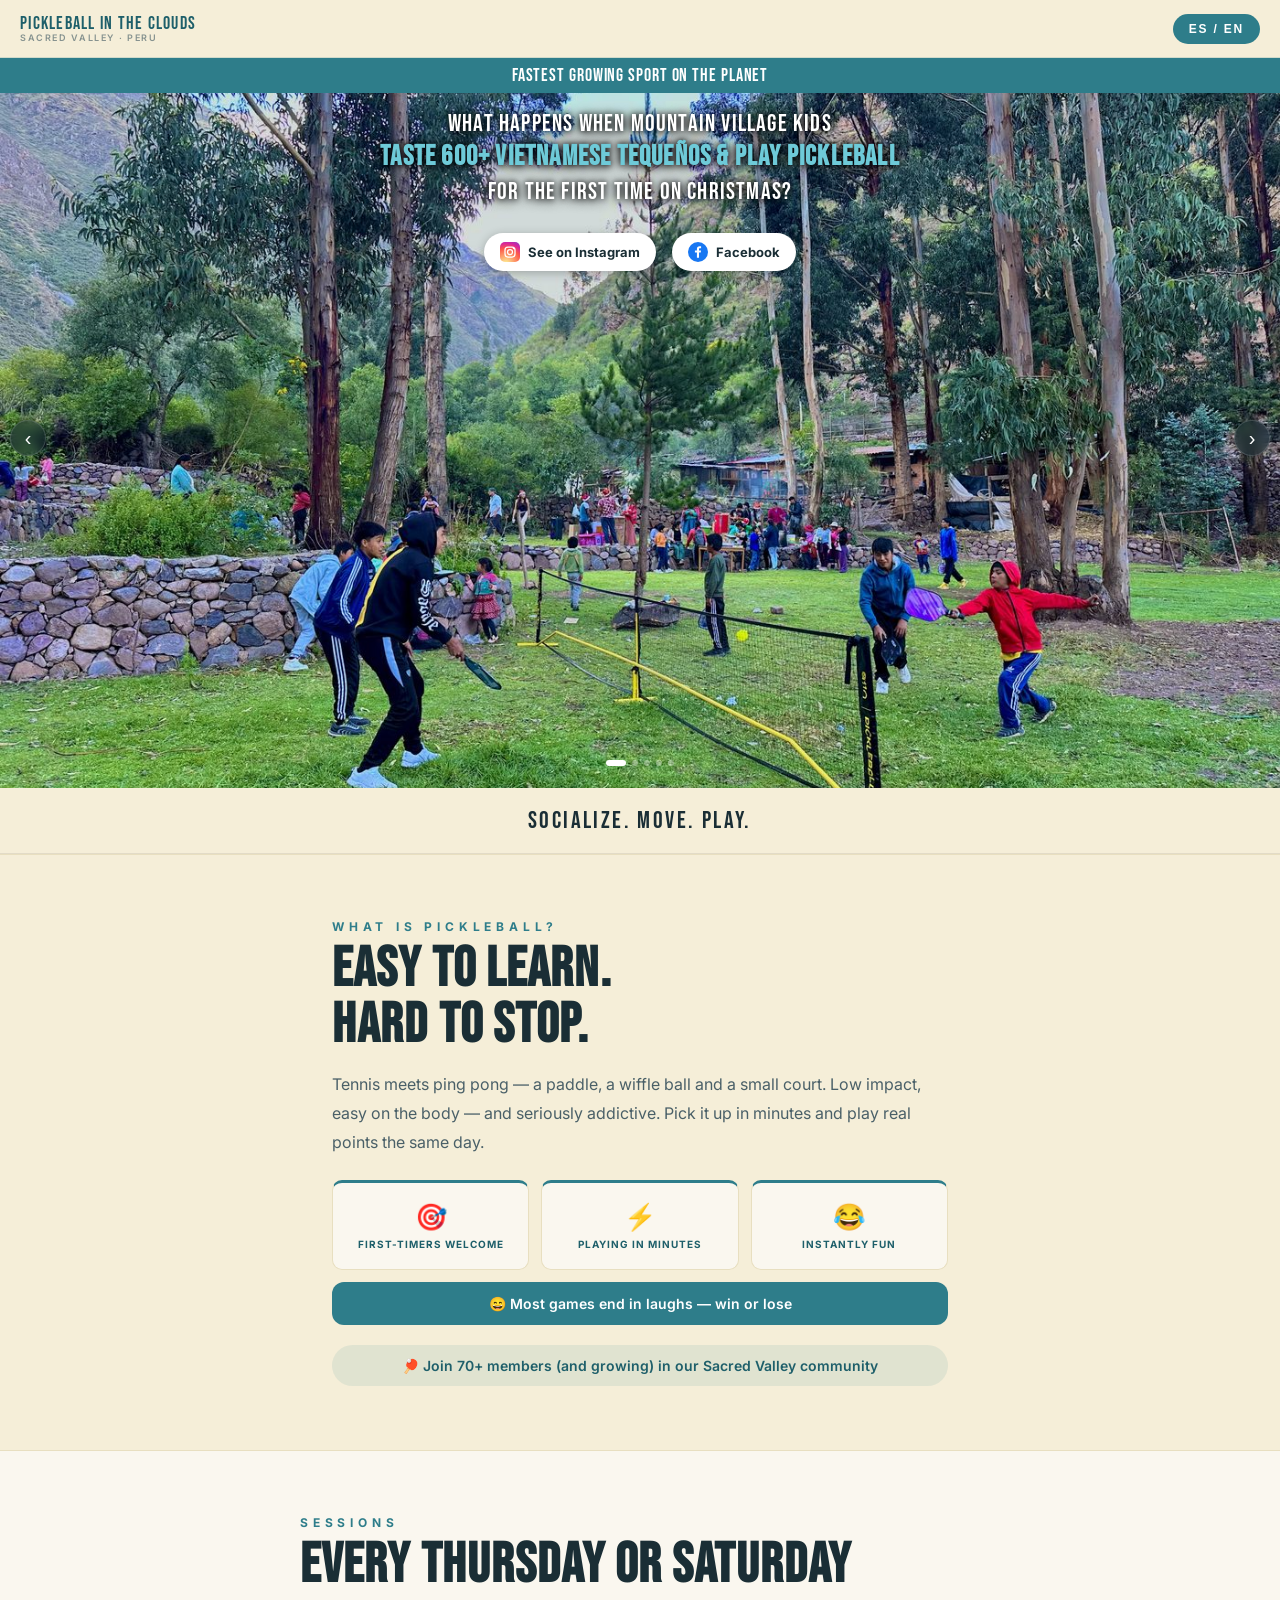
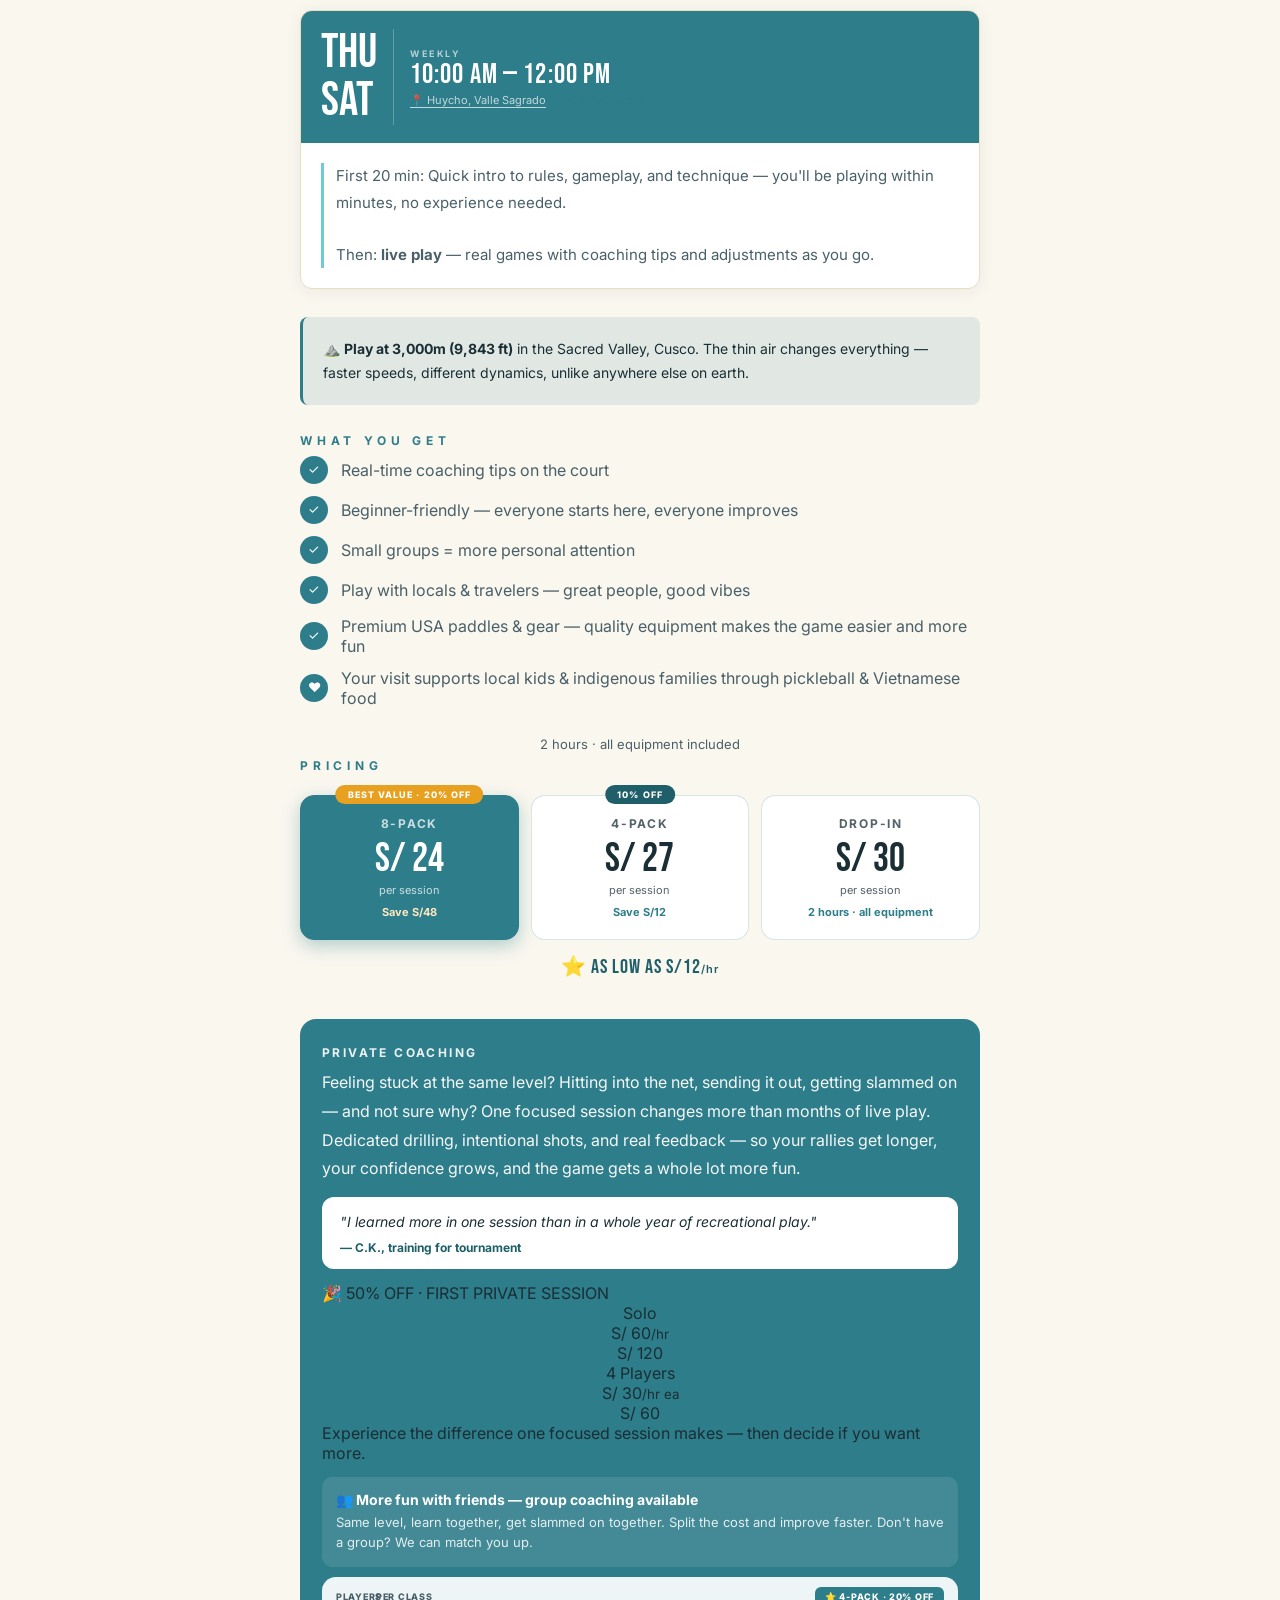
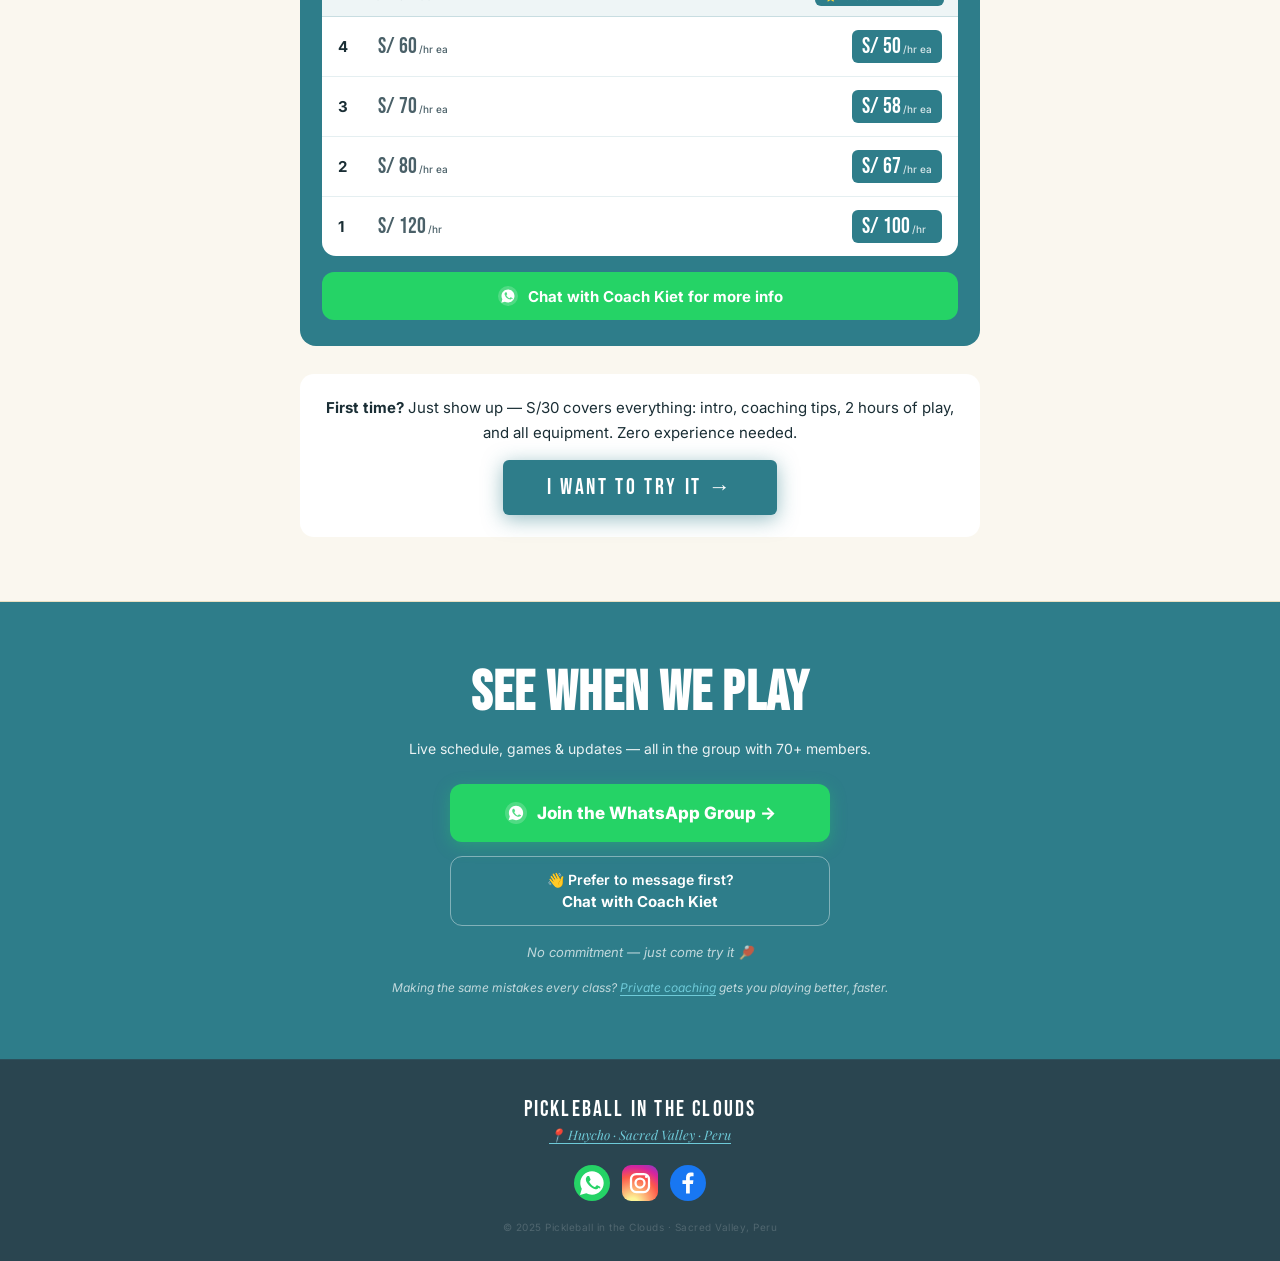
==== index.html @ e117bd02 "Add files via upload" ====
<!DOCTYPE html>
<html lang="en">
<head>
<meta charset="UTF-8">
<meta name="viewport" content="width=device-width, initial-scale=1.0">
<title>Pickleball in the Clouds — Sacred Valley, Peru</title>

<!-- Google tag (gtag.js) -->
<script async src="https://www.googletagmanager.com/gtag/js?id=G-6ZYS80HT3H"></script>
<script>
  window.dataLayer = window.dataLayer || [];
  function gtag(){dataLayer.push(arguments);}
  gtag('js', new Date());
  gtag('config', 'G-6ZYS80HT3H');
</script>

<!-- Meta Pixel Code -->
<script>
!function(f,b,e,v,n,t,s)
{if(f.fbq)return;n=f.fbq=function(){n.callMethod?
n.callMethod.apply(n,arguments):n.queue.push(arguments)};
if(!f._fbq)f._fbq=n;n.push=n;n.loaded=!0;n.version='2.0';
n.queue=[];t=b.createElement(e);t.async=!0;
t.src=v;s=b.getElementsByTagName(e)[0];
s.parentNode.insertBefore(t,s)}(window, document,'script',
'https://connect.facebook.net/en_US/fbevents.js');
fbq('init', '1375770241134163');
fbq('track', 'PageView');
</script>
<noscript><img height="1" width="1" style="display:none"
src="https://www.facebook.com/tr?id=1375770241134163&ev=PageView&noscript=1"
/></noscript>
<!-- End Meta Pixel Code -->
<link href="https://fonts.googleapis.com/css2?family=Bebas+Neue&family=Inter:wght@300;400;500;600&family=Playfair+Display:ital@1&display=swap" rel="stylesheet">
<link rel="stylesheet" href="css/styles.css">
</head>
<body data-lang="en">

<nav>
  <a href="#" class="nav-logo">
    <div class="nav-brand">
      Pickleball in the Clouds
      <small>Sacred Valley · Peru</small>
    </div>
  </a>
  <button class="lang-btn" onclick="toggleLang()" id="langBtn">ES / EN</button>
</nav>

<!-- TAGLINE BAR -->
<div class="tagline-bar">
  <span class="en">FASTEST GROWING SPORT ON THE PLANET</span>
  <span class="es">EL DEPORTE DE MÁS RÁPIDO CRECIMIENTO</span>
</div>

<!-- HERO -->
<section class="hero" id="hero">
  <div class="slides-wrap" id="slidesWrap">
    <div class="slide slide-1 active" style="background-image:url('images/xmas.jpg')">
      <div class="slide-overlay-light">
        <p class="slide-caption en">What happens when mountain village kids<br><strong>taste 600+ Vietnamese tequeños & play pickleball</strong> for the first time on Christmas?</p>
        <p class="slide-caption es">¿Qué pasa cuando niños de la montaña<br><strong>prueban 600+ tequeños vietnamitas & juegan pickleball</strong> por primera vez en Navidad?</p>
        <div class="slide-social-btns">
          <a href="https://www.instagram.com/pickleballintheclouds" target="_blank" class="btn-social-slide">
            <svg viewBox="0 0 24 24" width="20" height="20"><defs><radialGradient id="ig2" cx="30%" cy="107%" r="150%"><stop offset="0%" stop-color="#fdf497"/><stop offset="50%" stop-color="#fd5949"/><stop offset="68%" stop-color="#d6249f"/><stop offset="100%" stop-color="#285AEB"/></radialGradient></defs><rect width="24" height="24" rx="6" fill="url(#ig2)"/><rect x="6" y="6" width="12" height="12" rx="3.5" fill="none" stroke="#fff" stroke-width="1.5"/><circle cx="12" cy="12" r="3" fill="none" stroke="#fff" stroke-width="1.5"/><circle cx="16.2" cy="7.8" r="0.9" fill="#fff"/></svg>
            <span class="en">See on Instagram</span>
            <span class="es">Ver en Instagram</span>
          </a>
          <a href="https://www.facebook.com/Pickleballintheclouds" target="_blank" class="btn-social-slide">
            <svg viewBox="0 0 24 24" width="20" height="20"><circle cx="12" cy="12" r="12" fill="#1877F2"/><path d="M13.2 19v-6.3h2.1l.3-2.5h-2.4v-1.5c0-.7.2-1.2 1.2-1.2h1.3V5.1c-.2 0-1-.1-1.9-.1-1.9 0-3.1 1.1-3.1 3.2v1.9H8.3v2.5h2.4V19z" fill="#fff"/></svg>
            <span>Facebook</span>
          </a>
        </div>
      </div>
    </div>
    <div class="slide slide-2" style="background-image:url('images/image-1.jpg')"></div>
    <div class="slide slide-3" style="background-image:url('images/image-2.jpg')"></div>
    <div class="slide slide-4" style="background-image:url('images/image-3.jpg')"></div>
    <div class="slide slide-5" style="background-image:url('images/paddles.jpg')"></div>
  </div>

  </div>

  <button class="carousel-arrow arrow-prev" onclick="prevSlide()" aria-label="Previous">&#8249;</button>
  <button class="carousel-arrow arrow-next" onclick="nextSlide()" aria-label="Next">&#8250;</button>

  <div class="hero-text" id="heroText">
    <a href="#signup" class="btn-hero" id="heroBtn">
      <span class="en">I Want to Try It →</span>
      <span class="es">Quiero Probarlo →</span>
    </a>
    <div class="dots-row" id="dotsWrap"><button class="dot active" onclick="goTo(0)" aria-label="Go to slide 1"></button><button class="dot" onclick="goTo(1)" aria-label="Go to slide 2"></button><button class="dot" onclick="goTo(2)" aria-label="Go to slide 3"></button><button class="dot" onclick="goTo(3)" aria-label="Go to slide 4"></button><button class="dot" onclick="goTo(4)" aria-label="Go to slide 5"></button></div>
  </div>
</section>

<div style="background:#f5eed8; padding:18px 24px; text-align:center; border-bottom:1px solid rgba(0,0,0,0.08);">
  <p style="margin:0; font-family:'Bebas Neue',sans-serif; font-size:24px; color:#1a2e35; letter-spacing:0.1em;">
    <span class="en">SOCIALIZE. MOVE. PLAY.</span>
    <span class="es">SOCIALIZA. MUÉVETE. JUEGA.</span>
  </p>
</div>

<hr class="divider">

<!-- WHAT IS PICKLEBALL -->
<section class="section" id="what">
  <span class="section-label en">What is Pickleball?</span>
  <span class="section-label es">¿Qué es el Pickleball?</span>
  <h2 class="section-title en">Easy to Learn.<br>Hard to Stop.</h2>
  <h2 class="section-title es">Fácil de Aprender.<br>Difícil de Parar.</h2>
  <p class="what-text en">Tennis meets ping pong — a paddle, a wiffle ball and a small court. Low impact, easy on the body — and seriously addictive. Pick it up in minutes and play real points the same day.</p>
  <p class="what-text es">Tenis con ping pong — una paleta, una pelota perforada y una cancha pequeña. De bajo impacto, suave con el cuerpo — y seriamente adictivo. Lo aprendes en minutos y juegas el mismo día.</p>
  <div class="quick-hits">
    <div class="qh"><div class="qh-icon">🎯</div><div class="qh-label en">First-Timers Welcome</div><div class="qh-label es">Primera Vez</div></div>
    <div class="qh"><div class="qh-icon">⚡</div><div class="qh-label en">Playing in Minutes</div><div class="qh-label es">Jugando en Minutos</div></div>
    <div class="qh"><div class="qh-icon">😂</div><div class="qh-label en">Instantly Fun</div><div class="qh-label es">Diversión al Instante</div></div>
  </div>
  <div class="laughs-bar">
    <span class="en">😄 Most games end in laughs — win or lose</span>
    <span class="es">😄 Casi todos los juegos terminan en risas — ganes o pierdas</span>
  </div>
  <div class="social-proof">
    <span class="en">🏓 Join 70+ members (and growing) in our Sacred Valley community</span>
    <span class="es">🏓 Únete a más de 70 miembros (y creciendo) en nuestra comunidad del Valle Sagrado</span>
  </div>
</section>

<hr class="divider">

<!-- SESSIONS -->
<div class="sessions-bg" id="sessions">
  <div class="sessions-inner">
    <span class="section-label en">Sessions</span>
    <span class="section-label es">Sesiones</span>
    <h2 class="section-title en">Every Thursday or Saturday</h2>
    <h2 class="section-title es">Cada Jueves o Sábado</h2>
    <div class="session-card">
      <div class="session-header">
        <div class="session-day"><span class="en">THU<br>SAT</span><span class="es">JUE<br>SÁB</span></div>
        <div class="session-when">
          <span class="session-recurring en">Weekly</span>
          <span class="session-recurring es">Semanal</span>
          <div class="session-time">10:00 AM — 12:00 PM</div>
          <div class="session-loc">
            <a href="https://maps.app.goo.gl/RBADgs5QPrM97pjN8" target="_blank" style="color:inherit; text-decoration:underline; text-underline-offset:3px;">📍 Huycho, Valle Sagrado</a>
            <a href="https://maps.app.goo.gl/RBADgs5QPrM97pjN8" target="_blank" style="display:inline-block; margin-left:8px; font-size:11px; color:var(--teal); font-weight:700; text-decoration:none;"><span class="en">Get directions →</span><span class="es">Cómo llegar →</span></a>
          </div>
        </div>
      </div>
      <div class="session-body">
        <p class="session-note en">First 20 min: Quick intro to rules, gameplay, and technique — you'll be playing within minutes, no experience needed.<br><br>Then: <strong>live play</strong> — real games with coaching tips and adjustments as you go.</p>
        <p class="session-note es">Primeros 20 min: Intro rápida a las reglas, el juego y la técnica — estarás jugando en minutos, sin experiencia necesaria.<br><br>Después: <strong>juego en vivo</strong> — partidos reales con consejos y ajustes mientras juegas.</p>
      </div>
    </div>

    <!-- ALTITUDE HOOK -->
    <div style="margin:28px 0; padding:20px; background:rgba(46,125,138,0.12); border-left:3px solid var(--teal); border-radius:8px;">
      <p class="en" style="margin:0; font-size:14px; line-height:1.7; color:var(--navy);">⛰️ <strong>Play at 3,000m (9,843 ft)</strong> in the Sacred Valley, Cusco. The thin air changes everything — faster speeds, different dynamics, unlike anywhere else on earth.</p>
      <p class="es" style="margin:0; font-size:14px; line-height:1.7; color:var(--navy);">⛰️ <strong>Juega a 3,000m</strong> en el Valle Sagrado, Cusco. El aire cambia todo — velocidades distintas, dinámicas únicas, diferente a cualquier otro lugar del planeta.</p>
    </div>

    <!-- WHAT YOU GET -->
    <span class="section-label" style="margin-top:28px;display:block;">
      <span class="en">What You Get</span>
      <span class="es">Qué Incluye</span>
    </span>
    <ul class="provide-list">
      <li><span class="check">✓</span><span class="en">Real-time coaching tips on the court</span><span class="es">Consejos de coaching en tiempo real</span></li>
      <li><span class="check">✓</span><span class="en">Beginner-friendly — everyone starts here, everyone improves</span><span class="es">Para principiantes — todos empiezan aquí, todos mejoran</span></li>
      <li><span class="check">✓</span><span class="en">Small groups = more personal attention</span><span class="es">Grupos pequeños = más atención personalizada</span></li>
      <li><span class="check">✓</span><span class="en">Play with locals & travelers — great people, good vibes</span><span class="es">Juega con locales y viajeros — buena gente, buen ambiente</span></li>
      <li><span class="check">✓</span><span class="en">Premium USA paddles & gear — quality equipment makes the game easier and more fun</span><span class="es">Paletas y equipo premium de USA — el buen equipo hace el juego más fácil y divertido</span></li>
      <li><span class="check">❤️</span><span class="en">Your visit supports local kids & indigenous families through pickleball & Vietnamese food</span><span class="es">Tu visita apoya a niños locales y familias indígenas con pickleball y comida vietnamita</span></li>
    </ul>

    <!-- PRICING TIERS -->
    <p style="text-align:center; font-size:13px; color:var(--text-mid); margin-top:28px; margin-bottom:6px;">
      <span class="en">2 hours · all equipment included</span>
      <span class="es">2 horas · todo el equipo incluido</span>
    </p>
    <span class="section-label" style="margin-top:4px;display:block;">
      <span class="en">Pricing</span>
      <span class="es">Precios</span>
    </span>
    <div class="pricing-grid">
      <div class="price-card price-card-best">
        <div class="price-card-badge en">BEST VALUE · 20% OFF</div>
        <div class="price-card-badge es">MEJOR PRECIO · 20% DTO</div>
        <div class="price-card-name en">8-Pack</div>
        <div class="price-card-name es">Paquete de 8</div>
        <div class="price-card-amount">S/ 24</div>
        <div class="price-card-per en">per session</div>
        <div class="price-card-per es">por sesión</div>
        <div class="price-card-note en">Save S/48</div>
        <div class="price-card-note es">Ahorra S/48</div>
      </div>
      <div class="price-card">
        <div class="price-card-badge badge-teal en">10% OFF</div>
        <div class="price-card-badge badge-teal es">10% DTO</div>
        <div class="price-card-name en">4-Pack</div>
        <div class="price-card-name es">Paquete de 4</div>
        <div class="price-card-amount">S/ 27</div>
        <div class="price-card-per en">per session</div>
        <div class="price-card-per es">por sesión</div>
        <div class="price-card-note en">Save S/12</div>
        <div class="price-card-note es">Ahorra S/12</div>
      </div>
      <div class="price-card">
        <div class="price-card-name en">Drop-in</div>
        <div class="price-card-name es">Clase Suelta</div>
        <div class="price-card-amount">S/ 30</div>
        <div class="price-card-per en">per session</div>
        <div class="price-card-per es">por sesión</div>
        <div class="price-card-note en">2 hours · all equipment</div>
        <div class="price-card-note es">2 horas · todo el equipo</div>
      </div>
    </div>
    <p style="text-align:center; margin-top:14px; font-family:'Bebas Neue',cursive; font-size:20px; color:var(--teal-dark); letter-spacing:0.05em;">
      <span class="en">⭐ As low as S/12<small style="font-family:'Inter',sans-serif;font-size:11px;font-weight:600;">/hr</small></span>
      <span class="es">⭐ Desde S/12<small style="font-family:'Inter',sans-serif;font-size:11px;font-weight:600;">/hr</small></span>
    </p>

    <!-- PRIVATE COACHING -->
    <div class="coach-section" id="coaching">
      <span class="section-label" style="color:rgba(255,255,255,0.85); letter-spacing:0.2em;">
        <span class="en">Private Coaching</span>
        <span class="es">Clases Privadas</span>
      </span>

      <p class="what-text" style="margin-bottom:14px; color:rgba(255,255,255,0.95);">
        <span class="en">Feeling stuck at the same level? Hitting into the net, sending it out, getting slammed on — and not sure why? One focused session changes more than months of live play. Dedicated drilling, intentional shots, and real feedback — so your rallies get longer, your confidence grows, and the game gets a whole lot more fun.</span>
        <span class="es">¿Estancado en el mismo nivel? ¿A la red, afuera, te rematan — y no sabes por qué? Una sesión enfocada cambia más que meses de juego en grupo. Drills dedicados, tiros intencionales y feedback real — para que tus rallies sean más largos, tu confianza crezca y el juego sea mucho más divertido.</span>
      </p>

      <!-- TESTIMONIAL -->
      <div style="background:#fff; border-radius:12px; padding:14px 18px; margin-bottom:14px;">
        <p style="margin:0 0 6px; color:var(--navy); font-size:14px; font-style:italic; line-height:1.6;">
          <span class="en">"I learned more in one session than in a whole year of recreational play."</span>
          <span class="es">"Aprendí más en una sesión que en todo un año jugando recreativamente."</span>
        </p>
        <p style="margin:0; color:var(--teal-dark); font-size:12px; font-weight:700;">
          <span class="en">— C.K., training for tournament</span>
          <span class="es">— C.K., entrenando para torneo</span>
        </p>
      </div>

      <!-- FIRST SESSION SPECIAL -->
      <div class="coach-trial">
        <div class="coach-trial-badge en">🎉 50% OFF · FIRST PRIVATE SESSION</div>
        <div class="coach-trial-badge es">🎉 50% DTO · PRIMERA SESIÓN PRIVADA</div>
        <div class="coach-trial-inner">
          <div style="text-align:center;">
            <div class="coach-trial-label en">Solo</div>
            <div class="coach-trial-label es">Individual</div>
            <div class="coach-trial-price">S/ 60<small>/hr</small></div>
            <div class="coach-trial-cross">S/ 120</div>
          </div>
          <div style="width:1px; background:rgba(255,255,255,0.4); align-self:stretch;"></div>
          <div style="text-align:center;">
            <div class="coach-trial-label en">4 Players</div>
            <div class="coach-trial-label es">4 Jugadores</div>
            <div class="coach-trial-price">S/ 30<small class="en">/hr ea</small><small class="es">/hr c/u</small></div>
            <div class="coach-trial-cross">S/ 60</div>
          </div>
        </div>
        <p class="coach-trial-desc">
          <span class="en">Experience the difference one focused session makes — then decide if you want more.</span>
          <span class="es">Siente la diferencia de una sesión enfocada — luego decides si quieres más.</span>
        </p>
      </div>

      <!-- GROUP COACHING -->
      <div style="margin:14px 0 10px; padding:14px; background:rgba(255,255,255,0.1); border-radius:10px;">
        <p style="margin:0 0 4px; color:#fff; font-size:14px; font-weight:700;">
          <span class="en">👥 More fun with friends — group coaching available</span>
          <span class="es">👥 Más divertido con amigos — coaching grupal disponible</span>
        </p>
        <p style="margin:0; color:rgba(255,255,255,0.85); font-size:13px; line-height:1.6;">
          <span class="en">Same level, learn together, get slammed on together. Split the cost and improve faster. Don't have a group? We can match you up.</span>
          <span class="es">Mismo nivel, aprenden juntos, los retan juntos. Dividan el costo y mejoren más rápido. ¿No tienes grupo? Te conectamos.</span>
        </p>
      </div>

      <!-- PRICING TABLE -->
      <div class="coach-table">
        <div class="coach-row coach-head">
          <span class="coach-col" style="white-space:nowrap;">Players</span>
          <span class="coach-col en" style="white-space:nowrap;">Per class</span><span class="coach-col es" style="white-space:nowrap;">Por clase</span>
          <span class="coach-col coach-col-pack en" style="white-space:nowrap;">⭐ 4-Pack · 20% off</span><span class="coach-col coach-col-pack es" style="white-space:nowrap;">⭐ Pack 4 · 20% dto</span>
        </div>
        <div class="coach-row"><span class="coach-people">4</span><span class="coach-price">S/ 60<small class="en">/hr ea</small><small class="es">/hr c/u</small></span><span class="coach-price coach-pack">S/ 50<small class="en">/hr ea</small><small class="es">/hr c/u</small></span></div>
        <div class="coach-row"><span class="coach-people">3</span><span class="coach-price">S/ 70<small class="en">/hr ea</small><small class="es">/hr c/u</small></span><span class="coach-price coach-pack">S/ 58<small class="en">/hr ea</small><small class="es">/hr c/u</small></span></div>
        <div class="coach-row"><span class="coach-people">2</span><span class="coach-price">S/ 80<small class="en">/hr ea</small><small class="es">/hr c/u</small></span><span class="coach-price coach-pack">S/ 67<small class="en">/hr ea</small><small class="es">/hr c/u</small></span></div>
        <div class="coach-row"><span class="coach-people">1</span><span class="coach-price">S/ 120<small>/hr</small></span><span class="coach-price coach-pack">S/ 100<small>/hr</small></span></div>
      </div>

      <!-- WA CTA -->
      <a href="https://wa.me/17144785438" target="_blank" onclick="fbq('track','Contact');" style="display:flex; align-items:center; justify-content:center; gap:10px; margin-top:16px; padding:14px; background:#25D366; border-radius:12px; text-decoration:none; color:#fff; font-weight:700; font-size:15px;">
        <svg viewBox="0 0 24 24" width="20" height="20"><circle cx="12" cy="12" r="12" fill="#fff" opacity="0.2"/><path fill="#fff" d="M12 4.2C7.7 4.2 4.2 7.7 4.2 12c0 1.4.4 2.7 1 3.9L4 20l4.2-1.1c1.1.6 2.4.9 3.8.9 4.3 0 7.8-3.5 7.8-7.8S16.3 4.2 12 4.2zm4.6 10.8c-.2.5-1 1-1.5 1.1-.4.1-.9.1-1.4-.1-.3-.1-.7-.2-1.2-.5-2.1-1-3.5-3.1-3.6-3.3-.1-.2-1-1.3-1-2.5s.6-1.8.8-2c.2-.2.5-.3.6-.3h.5c.1 0 .3 0 .5.4.2.4.7 1.6.7 1.7.1.1.1.3 0 .4-.1.2-.1.3-.3.4-.1.2-.3.4-.4.5-.1.1-.3.3-.1.6.2.3.8 1.3 1.7 2.1.8.7 1.6 1 1.8 1.1.2.1.4.1.5-.1.2-.2.6-.7.8-.9.2-.2.3-.2.5-.1l1.6.8c.2.1.4.2.4.3.1.2 0 .9-.2 1.3z"/></svg>
        <span class="en">Chat with Coach Kiet for more info</span>
        <span class="es">Habla con Coach Kiet para más info</span>
      </a>
    </div>

    <!-- FIRST TIMER NOTE + MID-PAGE CTA -->
    <div class="first-timer-box">
      <p class="first-timer-text">
        <span class="en"><strong>First time?</strong> Just show up — S/30 covers everything: intro, coaching tips, 2 hours of play, and all equipment. Zero experience needed.</span>
        <span class="es"><strong>¿Primera vez?</strong> Solo ven — S/30 incluye todo: intro, consejos, 2 horas de juego y todo el equipo. Cero experiencia necesaria.</span>
      </p>
      <a href="#signup" class="btn-hero" style="margin-top:14px; display:inline-block;">
        <span class="en">I Want to Try It →</span>
        <span class="es">Quiero Probarlo →</span>
      </a>
    </div>
  </div>
</div>

<hr class="divider">

<!-- FORM -->
<div class="form-wrap" id="signup">
  <div class="form-inner" style="text-align:center;">
    <h2 class="section-title en" style="text-align:center;">See When We Play</h2>
    <h2 class="section-title es" style="text-align:center;">Ver Cuándo Jugamos</h2>
    <p style="font-size:14px; color:rgba(255,255,255,0.9); text-align:center; margin-bottom:24px; margin-top:8px; line-height:1.6;">
      <span class="en">Live schedule, games & updates — all in the group with 70+ members.</span>
      <span class="es">Horarios en vivo, juegos y novedades — todo en el grupo con más de 70 miembros.</span>
    </p>

    <div style="display:flex; flex-direction:column; gap:14px; align-items:center;">
      <a href="https://chat.whatsapp.com/DmrSc15uGyBJvFoFaLVNeZ" target="_blank" onclick="fbq('track', 'Lead');" style="display:inline-flex; align-items:center; justify-content:center; gap:10px; background:#25D366; color:#fff; padding:18px 36px; border-radius:12px; text-decoration:none; font-weight:800; font-size:17px; width:100%; max-width:380px; box-shadow:0 4px 16px rgba(37,211,102,0.35);">
        <svg viewBox="0 0 24 24" width="22" height="22"><circle cx="12" cy="12" r="12" fill="#fff" opacity="0.2"/><path fill="#fff" d="M12 4.2C7.7 4.2 4.2 7.7 4.2 12c0 1.4.4 2.7 1 3.9L4 20l4.2-1.1c1.1.6 2.4.9 3.8.9 4.3 0 7.8-3.5 7.8-7.8S16.3 4.2 12 4.2zm4.6 10.8c-.2.5-1 1-1.5 1.1-.4.1-.9.1-1.4-.1-.3-.1-.7-.2-1.2-.5-2.1-1-3.5-3.1-3.6-3.3-.1-.2-1-1.3-1-2.5s.6-1.8.8-2c.2-.2.5-.3.6-.3h.5c.1 0 .3 0 .5.4.2.4.7 1.6.7 1.7.1.1.1.3 0 .4-.1.2-.1.3-.3.4-.1.2-.3.4-.4.5-.1.1-.3.3-.1.6.2.3.8 1.3 1.7 2.1.8.7 1.6 1 1.8 1.1.2.1.4.1.5-.1.2-.2.6-.7.8-.9.2-.2.3-.2.5-.1l1.6.8c.2.1.4.2.4.3.1.2 0 .9-.2 1.3z"/></svg>
        <span class="en">Join the WhatsApp Group →</span>
        <span class="es">Únete al Grupo de WhatsApp →</span>
      </a>
      <a href="https://wa.me/17144785438" target="_blank" onclick="fbq('track', 'Contact');" style="display:inline-flex; flex-direction:column; align-items:center; justify-content:center; gap:4px; background:transparent; color:#fff; padding:14px 28px; border-radius:12px; text-decoration:none; font-weight:600; font-size:14px; width:100%; max-width:380px; border:1.5px solid rgba(255,255,255,0.4);">
        <span class="en">👋 Prefer to message first?</span>
        <span class="en" style="font-size:15px; font-weight:700;">Chat with Coach Kiet</span>
        <span class="es">👋 ¿Prefieres escribir primero?</span>
        <span class="es" style="font-size:15px; font-weight:700;">Habla con Coach Kiet</span>
      </a>
    </div>

    <p style="font-size:13px; color:rgba(255,255,255,0.7); text-align:center; margin-top:18px; font-style:italic;">
      <span class="en">No commitment — just come try it 🏓</span>
      <span class="es">Sin compromiso — solo ven a probarlo 🏓</span>
    </p>
    <p class="coaching-nudge en">Making the same mistakes every class? <a href="#coaching" style="color:#6ecad8; text-decoration:underline; text-underline-offset:3px;">Private coaching</a> gets you playing better, faster.</p>
    <p class="coaching-nudge es">¿Cometiendo los mismos errores en cada sesión? <a href="#coaching" style="color:#6ecad8; text-decoration:underline; text-underline-offset:3px;">Las clases privadas</a> te ayudan a mejorar más rápido.</p>
  </div>
</div>

<footer>
  <div class="footer-name">Pickleball in the Clouds</div>
  <div class="footer-tag"><a href="https://maps.app.goo.gl/RBADgs5QPrM97pjN8" target="_blank" style="color:inherit; text-decoration:underline; text-underline-offset:3px;">📍 Huycho · Sacred Valley · Peru</a></div>
  <div class="footer-links">
    <a href="https://wa.me/17144785438" class="footer-icon-link" title="WhatsApp">
      <svg viewBox="0 0 24 24" width="36" height="36" xmlns="http://www.w3.org/2000/svg"><circle cx="12" cy="12" r="12" fill="#25D366"/><path fill="#fff" d="M12 4.2C7.7 4.2 4.2 7.7 4.2 12c0 1.4.4 2.7 1 3.9L4 20l4.2-1.1c1.1.6 2.4.9 3.8.9 4.3 0 7.8-3.5 7.8-7.8S16.3 4.2 12 4.2zm4.6 10.8c-.2.5-1 1-1.5 1.1-.4.1-.9.1-1.4-.1-.3-.1-.7-.2-1.2-.5-2.1-1-3.5-3.1-3.6-3.3-.1-.2-1-1.3-1-2.5s.6-1.8.8-2c.2-.2.5-.3.6-.3h.5c.1 0 .3 0 .5.4.2.4.7 1.6.7 1.7.1.1.1.3 0 .4-.1.2-.1.3-.3.4-.1.2-.3.4-.4.5-.1.1-.3.3-.1.6.2.3.8 1.3 1.7 2.1.8.7 1.6 1 1.8 1.1.2.1.4.1.5-.1.2-.2.6-.7.8-.9.2-.2.3-.2.5-.1l1.6.8c.2.1.4.2.4.3.1.2 0 .9-.2 1.3z"/></svg>
    </a>
    <a href="https://www.instagram.com/pickleballintheclouds" target="_blank" class="footer-icon-link" title="Instagram">
      <svg viewBox="0 0 24 24" width="36" height="36" xmlns="http://www.w3.org/2000/svg"><defs><radialGradient id="ig" cx="30%" cy="107%" r="150%"><stop offset="0%" stop-color="#fdf497"/><stop offset="10%" stop-color="#fdf497"/><stop offset="50%" stop-color="#fd5949"/><stop offset="68%" stop-color="#d6249f"/><stop offset="100%" stop-color="#285AEB"/></radialGradient></defs><rect width="24" height="24" rx="6" fill="url(#ig)"/><rect x="6" y="6" width="12" height="12" rx="3.5" fill="none" stroke="#fff" stroke-width="1.5"/><circle cx="12" cy="12" r="3" fill="none" stroke="#fff" stroke-width="1.5"/><circle cx="16.2" cy="7.8" r="0.9" fill="#fff"/></svg>
    </a>
    <a href="https://www.facebook.com/Pickleballintheclouds" target="_blank" class="footer-icon-link" title="Facebook">
      <svg viewBox="0 0 24 24" width="36" height="36" xmlns="http://www.w3.org/2000/svg"><circle cx="12" cy="12" r="12" fill="#1877F2"/><path d="M13.2 19v-6.3h2.1l.3-2.5h-2.4v-1.5c0-.7.2-1.2 1.2-1.2h1.3V5.1c-.2 0-1-.1-1.9-.1-1.9 0-3.1 1.1-3.1 3.2v1.9H8.3v2.5h2.4V19z" fill="#fff"/></svg>
    </a>
  </div>
  <p class="footer-copy">© 2025 Pickleball in the Clouds · Sacred Valley, Peru</p>
</footer>

<script src="js/script.js"></script>
</body>
</html>
---- css/styles.css ----
:root {
  --teal:#2e7d8a; --teal-dark:#1e5f6a; --teal-light:#6ecad8;
  --parchment:#f5eed8; --parchment-dark:#e8dfc0; --off-white:#faf7ef;
  --navy:#1a2e35; --navy-light:#2a4550;
  --text:#1a2e35; --text-mid:#4a6068;
}
*{ margin:0; padding:0; box-sizing:border-box; -webkit-tap-highlight-color:transparent; }
html{ scroll-behavior:smooth; }
body{ font-family:'Inter',sans-serif; background:var(--parchment); color:var(--text); overflow-x:hidden; }

/* NAV */
nav{
  position:fixed; top:0; left:0; right:0; z-index:200;
  display:flex; align-items:center; justify-content:space-between;
  padding:10px 20px; height:58px;
  background:rgba(245,238,216,0.94); backdrop-filter:blur(14px);
  border-bottom:1px solid rgba(46,125,138,0.18);
}
.nav-logo{ display:flex; align-items:center; gap:10px; text-decoration:none; }
.nav-logo-img{ width:36px; height:36px; border-radius:50%; object-fit:cover; flex-shrink:0; }
.nav-brand{ font-family:'Bebas Neue',cursive; font-size:18px; letter-spacing:0.07em; color:var(--teal-dark); line-height:1.1; }
.nav-brand small{ display:block; font-family:'Inter',sans-serif; font-size:9px; font-weight:600; letter-spacing:0.18em; color:var(--text-mid); text-transform:uppercase; opacity:0.65; }
.lang-btn{ background:var(--teal); border:none; border-radius:20px; padding:8px 16px; cursor:pointer; font-size:12px; font-weight:700; letter-spacing:0.15em; color:#fff; transition:all 0.2s; }
.lang-btn:hover{ background:var(--teal-dark); transform:scale(1.05); }

/* TAGLINE BAR */
.tagline-bar{
  position:fixed; top:58px; left:0; right:0; z-index:199;
  background:var(--teal);
  padding:7px 24px;
  text-align:center;
  font-family:'Bebas Neue',cursive;
  font-size:18px;
  letter-spacing:0.05em;
  color:#fff;
  white-space:nowrap;
}

/* HERO */
.hero{
  margin-top:88px;
  position:relative;
  width:100%;
  height:calc(100vh - 58px);
  min-height:480px;
  max-height:820px;
  overflow:hidden;
  background:var(--navy);
  touch-action:pan-y;
}

/* CSS background slides */
.slides-wrap{
  position:absolute; inset:0;
  display:flex;
  transition:transform 0.55s cubic-bezier(0.4,0,0.2,1);
  will-change:transform;
}
.slide{
  flex:0 0 100%;
  height:100%;
  background-size:cover;
  background-repeat:no-repeat;
  background-position:center 40%;
}
/* Desktop - landscape images, show mountains + action */
.slide-1{ background-position:center 40%; }
.slide-2{ background-position:center 55%; }
.slide-3{ background-position:center 50%; }
.slide-4{ background-position:center 45%; }
.slide-5{ background-position:center 50%; }
.slide-6{ background-position:center 35%; }

/* Slide text overlay - text at top */
.slide-overlay-light{
  position:absolute; inset:0; z-index:2;
  display:flex; flex-direction:column; align-items:center; justify-content:flex-start;
  padding:20px 24px;
  text-align:center;
}
.slide-caption{
  font-family:'Bebas Neue',cursive;
  font-size:24px;
  line-height:1.3;
  color:#fff;
  letter-spacing:0.05em;
  text-shadow:0 2px 12px rgba(0,0,0,0.9), 0 0 6px rgba(0,0,0,1);
  margin:0 0 14px;
}
.slide-caption strong{
  color:#6ecad8;
  display:block;
  font-size:28px;
}
/* Branded social buttons on slide */
.slide-social-btns{
  display:flex; gap:16px; justify-content:center; flex-wrap:wrap; margin-top:12px;
}
.btn-social-slide{
  display:inline-flex; align-items:center; gap:8px;
  padding:9px 16px;
  background:#fff !important;
  border:none !important;
  border-radius:24px;
  text-decoration:none;
  color:#1a2e35;
  font-size:13px; font-weight:700;
  box-shadow:0 2px 10px rgba(0,0,0,0.25);
  transition:transform 0.2s;
}
.btn-social-slide:hover{ transform:scale(1.06); }
/* Footer links */
.footer-links{ display:flex; gap:20px; justify-content:center; align-items:center; flex-wrap:wrap; margin-top:16px; }
.footer-icon-link{
  display:inline-flex; align-items:center; justify-content:center;
  width:36px; height:36px;
  text-decoration:none;
  transition:transform 0.2s;
}
.footer-icon-link:hover{ transform:scale(1.15); }
.footer-icon-link svg{ display:block; }
.slide::after{
  content:'';
  position:absolute; inset:0;
  background:none;
  pointer-events:none;
}

/* Hero text bottom */
.hero-text{
  position:absolute; bottom:0; left:0; right:0; z-index:3;
  padding:0 24px 22px;
  text-align:center;
  pointer-events:none;
  display:flex; flex-direction:column; align-items:center;
}
.hero-eyebrow{
  font-size:10px; font-weight:700; letter-spacing:0.35em;
  text-transform:uppercase; color:var(--teal-light);
  margin-bottom:6px; display:block;
}
.hero-title{
  font-family:'Bebas Neue',cursive;
  font-size:clamp(44px,8vw,80px); line-height:0.92;
  color:#fff; letter-spacing:0.02em; margin-bottom:12px;
}
.hero-title .teal{ color:var(--teal-light); display:block; }
.dots-row{
  display:flex; gap:6px; justify-content:center; margin-top:24px;
}
.dot{
  width:6px; height:6px; border-radius:3px;
  background:rgba(255,255,255,0.35); border:none; cursor:pointer; padding:0;
  pointer-events:all;
  transition:all 0.25s;
}
.dot.active{ background:#fff; width:20px; }
.btn-hero{
  display:inline-block; pointer-events:all;
  font-family:'Bebas Neue',cursive; font-size:20px; letter-spacing:0.12em;
  padding:12px 36px; border-radius:6px;
  background:var(--teal); color:#fff; text-decoration:none; border:none; cursor:pointer;
  transition:all 0.25s; box-shadow:0 4px 20px rgba(46,125,138,0.5);
}
.btn-hero:hover{ background:var(--teal-dark); transform:translateY(-2px); }

/* Arrows */
.carousel-arrow{
  position:absolute; top:50%; z-index:10;
  transform:translateY(-50%);
  width:36px; height:36px; border-radius:50%;
  background:rgba(26,46,53,0.45); border:1px solid rgba(255,255,255,0.15);
  color:#fff; cursor:pointer; font-size:20px;
  display:flex; align-items:center; justify-content:center;
  backdrop-filter:blur(4px); transition:background 0.2s;
}
.carousel-arrow:hover{ background:rgba(46,125,138,0.65); }
.arrow-prev{ left:10px; }
.arrow-next{ right:10px; }

/* CONTENT */
.section{ padding:48px 24px; max-width:680px; margin:0 auto; }
.section-label{ font-size:12px; font-weight:700; letter-spacing:0.4em; text-transform:uppercase; color:var(--teal); margin-bottom:8px; display:block; white-space:nowrap; }
.section-title{ font-family:'Bebas Neue',cursive; font-size:clamp(36px,7vw,56px); color:var(--navy); letter-spacing:0.02em; margin-bottom:16px; line-height:1; }
.divider{ border:none; border-top:1px solid var(--parchment-dark); margin:0; }

/* WHAT IS */
.what-text{ font-size:16px; line-height:1.8; color:var(--text-mid); margin-bottom:24px; }
.quick-hits{ display:grid; grid-template-columns:repeat(3,1fr); gap:12px; margin-bottom:12px; }
.qh{
  background:var(--off-white); border:1px solid var(--parchment-dark);
  border-radius:10px; padding:18px 10px; text-align:center;
  border-top:3px solid var(--teal);
}
.qh-icon{ font-size:26px; margin-bottom:6px; }
.qh-label{ font-size:10px; font-weight:700; letter-spacing:0.1em; text-transform:uppercase; color:var(--teal-dark); line-height:1.3; }
/* LAUGHS BAR */
.laughs-bar{
  background:var(--teal); color:#fff; border-radius:12px;
  padding:13px 18px; text-align:center;
  font-size:14px; font-weight:600; margin:12px 0 16px;
}

/* SESSIONS */
.sessions-bg{ background:var(--off-white); padding:48px 24px; }
.sessions-inner{ max-width:680px; margin:0 auto; }
.session-card{ background:#fff; border:1px solid var(--parchment-dark); border-radius:12px; overflow:hidden; box-shadow:0 2px 16px rgba(26,46,53,0.07); margin-bottom:24px; }
.session-header{ background:var(--teal); padding:18px 20px; display:flex; align-items:center; gap:16px; }
.session-day{ font-family:'Bebas Neue',cursive; font-size:48px; color:#fff; line-height:1; border-right:1px solid rgba(255,255,255,0.25); padding-right:16px; flex-shrink:0; }
.session-when{ flex:1; }
.session-recurring{ font-size:9px; font-weight:700; letter-spacing:0.28em; text-transform:uppercase; color:rgba(255,255,255,0.65); margin-bottom:2px; display:block; }
.session-time{ font-family:'Bebas Neue',cursive; font-size:28px; color:#fff; letter-spacing:0.04em; line-height:1; }
.session-loc{ font-size:11px; color:rgba(255,255,255,0.7); margin-top:4px; }
.session-body{ padding:20px; }
.session-note{ font-size:15px; color:var(--text-mid); line-height:1.75; border-left:3px solid var(--teal-light); padding-left:12px; }
.provide-list{ list-style:none; display:flex; flex-direction:column; gap:12px; margin-bottom:20px; }
.provide-list li{ display:flex; align-items:center; gap:13px; font-size:16px; color:var(--text-mid); }
.check{ width:28px; height:28px; border-radius:50%; background:var(--teal); color:#fff; display:flex; align-items:center; justify-content:center; font-size:13px; flex-shrink:0; line-height:1; }
/* PRICING CARDS */
.pricing-grid{
  display:grid; grid-template-columns:repeat(3,1fr); gap:12px; margin-top:22px;
}
.price-card{
  background:#fff; border:1.5px solid rgba(46,125,138,0.2); border-radius:14px;
  padding:20px 14px; text-align:center; position:relative;
  transition:transform 0.2s, box-shadow 0.2s;
}
.price-card:hover{ transform:translateY(-3px); box-shadow:0 8px 20px rgba(26,46,53,0.12); }
.price-card-best{
  background:var(--teal); color:#fff; border-color:var(--teal);
  box-shadow:0 6px 18px rgba(46,125,138,0.35);
}
.price-card-badge{
  position:absolute; top:-11px; left:50%; transform:translateX(-50%);
  background:#e8a020; color:#fff; font-size:9px; font-weight:800;
  letter-spacing:0.12em; padding:4px 12px; border-radius:12px; white-space:nowrap;
}
.price-card-name{ font-size:12px; font-weight:700; letter-spacing:0.14em; text-transform:uppercase; opacity:0.75; margin-bottom:8px; }
.price-card-amount{ font-family:'Bebas Neue',cursive; font-size:40px; line-height:1; margin-bottom:4px; }
.price-card-per{ font-size:11px; opacity:0.75; margin-bottom:8px; }
.price-card-note{ font-size:11px; font-weight:700; color:var(--teal); }
.price-card-best .price-card-note{ color:#ffe9c2; }
@media(max-width:600px){
  .pricing-grid{ grid-template-columns:1fr; gap:16px; }
  .price-card-badge{ font-size:10px; }
}
/* COACHING SECTION - teal contrast block */
.coach-section{
  background:var(--teal);
  border-radius:16px;
  padding:26px 22px;
  margin-top:40px;
  scroll-margin-top:100px;
}
.coach-section .section-label{ color:#fff !important; opacity:0.9; }
.badge-teal{ background:var(--teal-dark) !important; }
/* COACHING TABLE */
.coach-table{ border:none; border-radius:14px; overflow:hidden; background:#fff; }
.coach-row{
  display:grid; grid-template-columns:40px 1fr auto; align-items:center;
  padding:13px 16px; border-bottom:1px solid rgba(46,125,138,0.12);
}
.coach-row:last-child{ border-bottom:none; }
.coach-head{ padding:10px 14px; background:rgba(46,125,138,0.08); border-bottom:1px solid rgba(46,125,138,0.2); }
.coach-col{
  font-size:9px; font-weight:800; letter-spacing:0.08em;
  text-transform:uppercase; color:var(--text-mid); text-align:left;
  white-space:nowrap;
}
.coach-col-pack{
  color:#fff; background:var(--teal); padding:4px 10px;
  border-radius:6px; text-align:center; white-space:nowrap;
}
.coach-people{ font-size:15px; font-weight:700; color:var(--text); }
.coach-price{
  font-family:'Bebas Neue',cursive; font-size:22px;
  color:var(--text-mid); text-align:left;
  display:inline-flex; align-items:baseline; gap:0;
  min-width:90px;
}
.coach-price.coach-pack{
  color:#fff; font-size:22px; font-weight:400;
  background:var(--teal); border-radius:6px; padding:3px 10px;
  min-width:90px; justify-content:flex-start;
}
.coach-price.coach-pack small{ color:rgba(255,255,255,0.8); }
.coach-price small{ font-family:'Inter',sans-serif; font-size:10px; color:var(--text-mid); font-weight:500; margin-left:2px; }
/* SOCIAL PROOF */
.social-proof{
  margin-top:20px; padding:12px 18px; text-align:center;
  background:rgba(46,125,138,0.1); border-radius:24px;
  font-size:14px; font-weight:600; color:var(--teal-dark);
}
/* WHAT DETAIL */
.what-detail{ display:grid; grid-template-columns:1fr 1fr; gap:12px; margin:16px 0; }
.what-detail-item{
  background:#fff; border:1.5px solid rgba(46,125,138,0.15);
  border-radius:12px; padding:14px; text-align:center;
  display:flex; flex-direction:column; gap:4px;
}
.what-detail-item strong{ font-size:13px; color:var(--navy); }
.what-detail-item span{ font-size:12px; color:var(--text-mid); }
/* FIRST TIMER BOX */
.first-timer-box{
  margin-top:28px; padding:22px; text-align:center;
  background:#fff; border:none; border-radius:14px;
}
.first-timer-text{ font-size:15px; line-height:1.65; color:var(--navy); margin:0; }
.first-timer-box .btn-hero{ background:var(--teal); color:#fff; }

/* FORM */
.form-wrap{ background:var(--teal); padding:48px 24px; }
.form-inner{ max-width:560px; margin:0 auto; }
.form-wrap .section-label{ color:var(--teal-light); }
.form-wrap .section-title{ color:#fff; }
.form-card{ background:rgba(255,255,255,0.05); border:1px solid rgba(110,202,216,0.18); border-radius:14px; padding:24px 20px; }
.form-group{ margin-bottom:20px; }
.form-label{ display:block; font-size:10px; font-weight:700; letter-spacing:0.22em; text-transform:uppercase; color:#fff; margin-bottom:8px; }
.form-input{
  width:100%; background:rgba(255,255,255,0.07); border:1px solid rgba(110,202,216,0.22); border-radius:8px;
  padding:13px 15px; font-size:16px; color:#fff; font-family:'Inter',sans-serif;
  -webkit-appearance:none; transition:border-color 0.2s, background 0.2s;
}
.form-input::placeholder{ color:rgba(255,255,255,0.5); }
.form-input:focus{ outline:none; border-color:var(--teal-light); background:rgba(110,202,216,0.08); }
.exp-grid{ display:grid; grid-template-columns:repeat(3,1fr); gap:8px; }
.exp-btn{
  padding:12px 6px; border-radius:8px; text-align:center; cursor:pointer;
  border:1px solid rgba(110,202,216,0.22); background:rgba(255,255,255,0.04);
  color:#fff; font-size:11px; font-weight:500; line-height:1.5;
  transition:all 0.2s; user-select:none;
}
.exp-btn.active{ background:var(--teal); border-color:var(--teal); color:#fff; }
.days-grid{ display:grid; grid-template-columns:repeat(7,1fr); gap:5px; }
.day-btn{
  padding:11px 4px; border-radius:8px; text-align:center; cursor:pointer;
  border:1px solid rgba(110,202,216,0.22); background:rgba(255,255,255,0.04);
  color:#fff; font-size:11px; font-weight:600;
  transition:all 0.2s; user-select:none;
}
.day-btn.active{ background:var(--teal); border-color:var(--teal); color:#fff; }
.time-grid{ display:flex; flex-direction:column; gap:8px; }
.time-btn{
  padding:14px 16px; border-radius:8px; cursor:pointer;
  border:1px solid rgba(110,202,216,0.22); background:rgba(255,255,255,0.04);
  color:#fff; font-size:13px; font-weight:500;
  display:flex; align-items:center; justify-content:space-between;
  transition:all 0.2s; user-select:none;
}
.time-btn.active{ background:rgba(46,125,138,0.35); border-color:var(--teal-light); color:#fff; }
.time-check{ width:20px; height:20px; border-radius:50%; border:1.5px solid rgba(110,202,216,0.35); display:flex; align-items:center; justify-content:center; font-size:10px; flex-shrink:0; transition:all 0.2s; }
.time-btn.active .time-check{ background:var(--teal); border-color:var(--teal); color:#fff; }
.btn-submit{
  width:100%; margin-top:22px;
  font-family:'Bebas Neue',cursive; font-size:22px; letter-spacing:0.12em;
  padding:16px; border-radius:8px; background:var(--teal); color:#fff; border:none; cursor:pointer;
  transition:all 0.25s; box-shadow:0 4px 20px rgba(46,125,138,0.3);
}
.btn-submit:hover{ background:var(--teal-light); transform:translateY(-1px); }
.btn-submit:disabled{ opacity:0.45; cursor:not-allowed; transform:none; }
.form-note{ text-align:center; margin-top:14px; font-size:11px; color:rgba(255,255,255,0.28); line-height:1.5; }
.coaching-nudge{ margin-top:20px; text-align:center; font-size:12px; color:rgba(255,255,255,0.7); font-style:italic; }
.success-state{ display:none; text-align:center; padding:32px 0; }
.success-icon{ font-size:56px; margin-bottom:14px; }
.success-title{ font-family:'Bebas Neue',cursive; font-size:36px; color:#fff; margin-bottom:8px; }
.success-sub{ font-size:14px; color:rgba(255,255,255,0.55); line-height:1.65; }
.spinner{ display:inline-block; width:15px; height:15px; border:2px solid rgba(255,255,255,0.3); border-top-color:#fff; border-radius:50%; animation:spin 0.7s linear infinite; vertical-align:middle; margin-right:6px; }
@keyframes spin{ to{ transform:rotate(360deg); } }

/* FOOTER */
footer{ background:var(--navy-light); border-top:1px solid rgba(46,125,138,0.2); padding:36px 24px 28px; text-align:center; }
.footer-logo{ width:60px; height:60px; border-radius:50%; object-fit:cover; margin:0 auto 12px; display:block; }
.footer-name{ font-family:'Bebas Neue',cursive; font-size:22px; color:#fff; letter-spacing:0.1em; margin-bottom:3px; }
.footer-tag{ font-family:'Playfair Display',serif; font-style:italic; font-size:13px; color:var(--teal-light); margin-bottom:22px; }
.footer-links{ display:flex; justify-content:center; gap:12px; flex-wrap:wrap; margin-bottom:20px; }
.footer-link{ display:flex; align-items:center; gap:7px; font-size:12px; color:rgba(255,255,255,0.5); text-decoration:none; padding:8px 16px; border-radius:20px; border:1px solid rgba(255,255,255,0.1); transition:all 0.2s; }
.footer-link:hover{ color:#fff; border-color:var(--teal-light); }
.footer-copy{ font-size:10px; color:rgba(255,255,255,0.18); letter-spacing:0.05em; }

/* Lang */
[data-lang="es"] .en{ display:none; }
[data-lang="en"] .es{ display:none; }

@media(max-width:767px){
  /* Shorter hero on mobile so sections show below the fold */
  .hero{ height:60vh; min-height:340px; max-height:500px; }

  /* Override inline background-image with mobile portrait versions */
  .slide-1{ background-position:center 40%; }
  .slide-2{ background-image:url('images/image-1-mobile.jpg') !important; background-position:center 40%; }
  .slide-3{ background-image:url('images/image-2-mobile.jpg') !important; background-position:center 35%; }
  .slide-4{ background-image:url('images/image-3-mobile.jpg') !important; background-position:center 40%; }
  .slide-5{ background-image:url('images/image-5-mobile.jpg') !important; background-position:center 30%; }

  /* Smaller caption text on mobile */
  .slide-caption{ font-size:18px; }
  .slide-caption strong{ font-size:20px; }

  .nav-brand{ font-size:22px; }
  .nav-brand small{ font-size:10px; }
}

@media(min-width:768px){
  .hero{ max-height:700px; }
  .hero-title{ font-size:72px; }
  .btn-hero{ font-size:22px; padding:14px 44px; }
  .section{ padding:64px 32px; }
  .sessions-bg{ padding:64px 32px; }
  .form-wrap{ padding:64px 32px; }
}
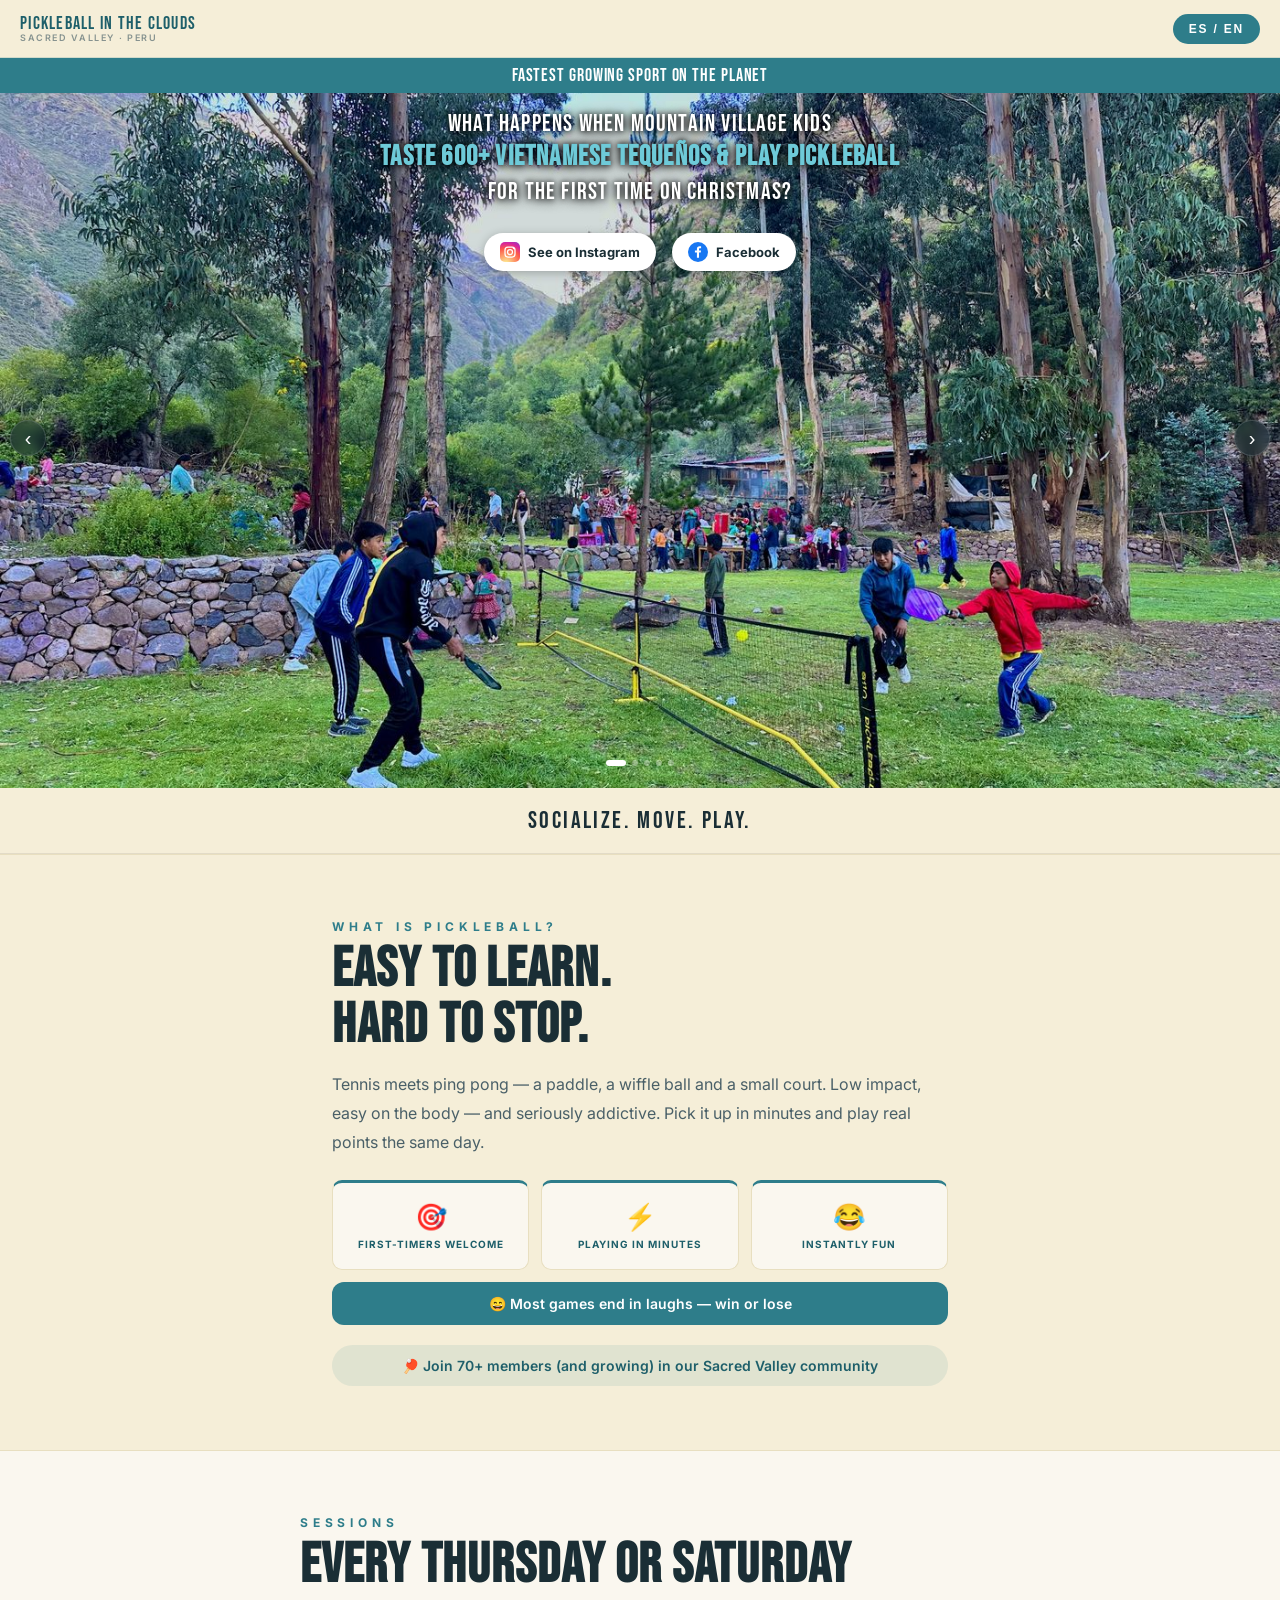
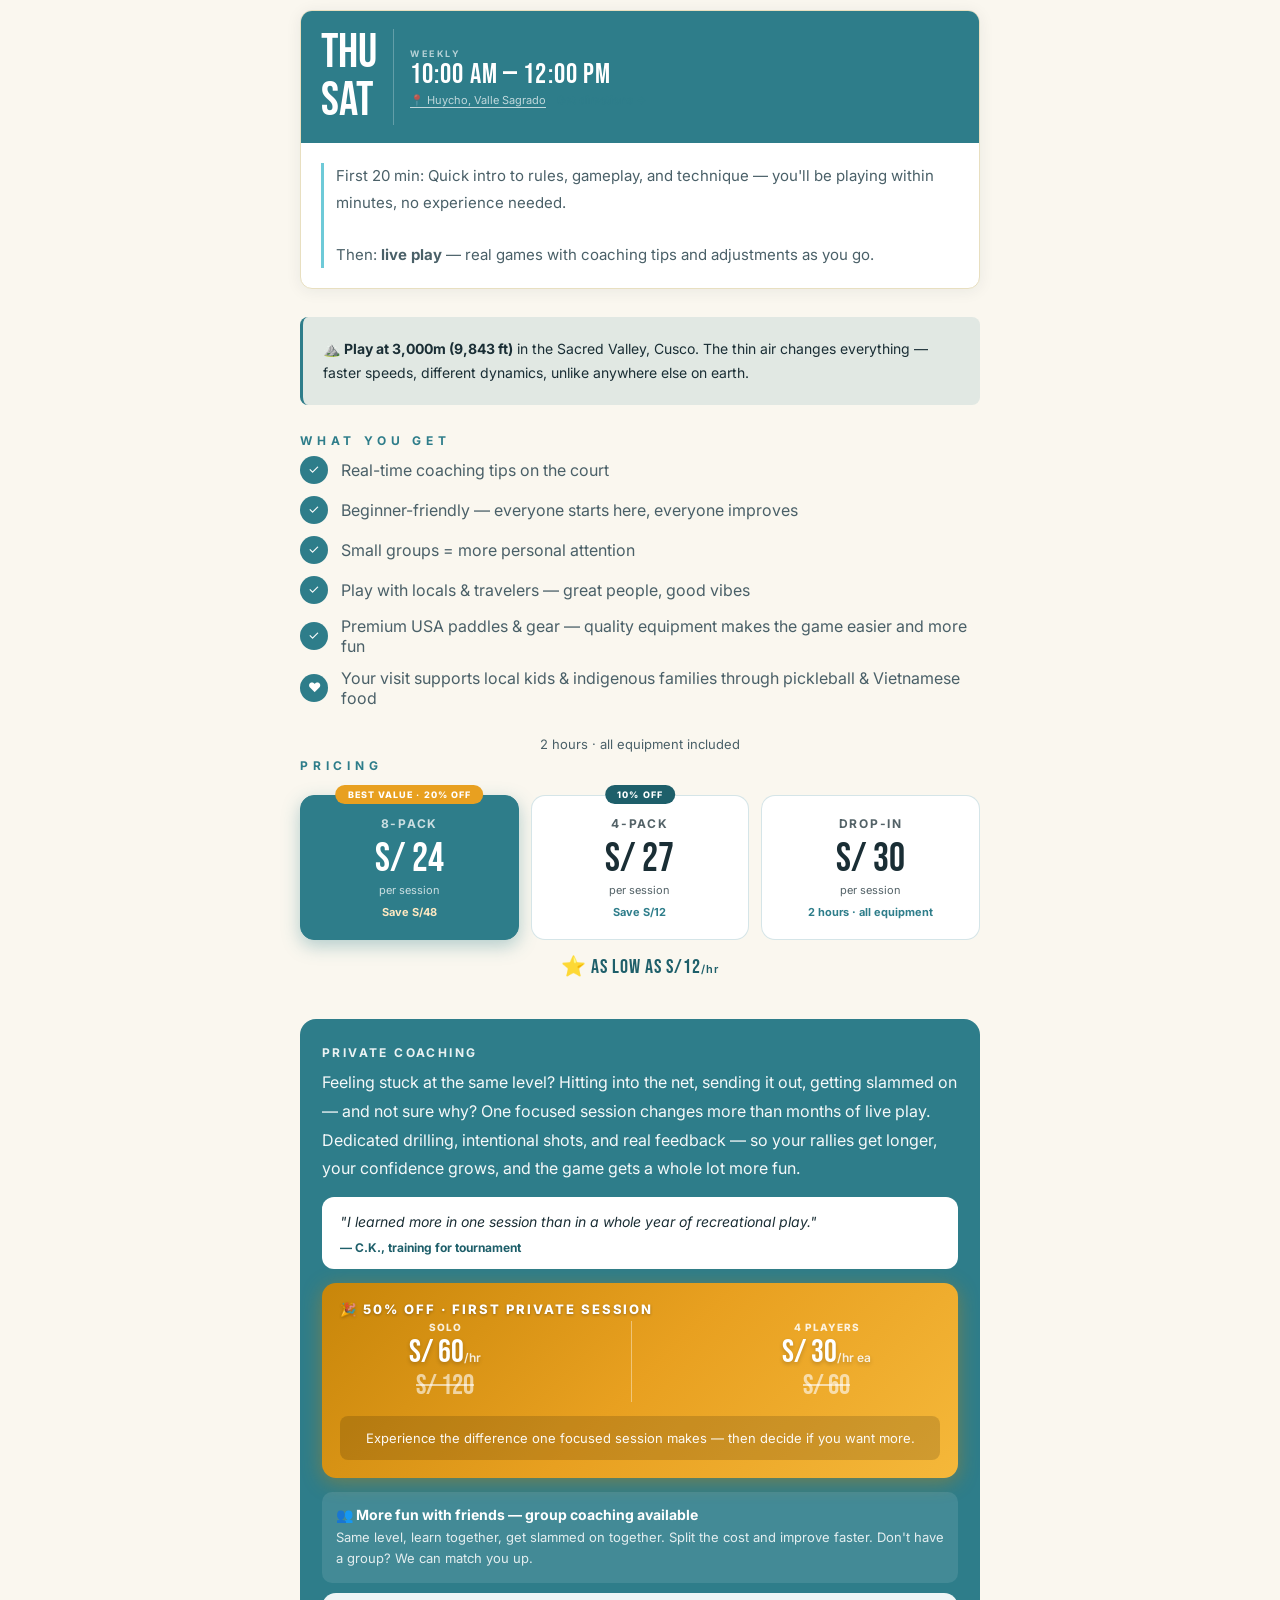
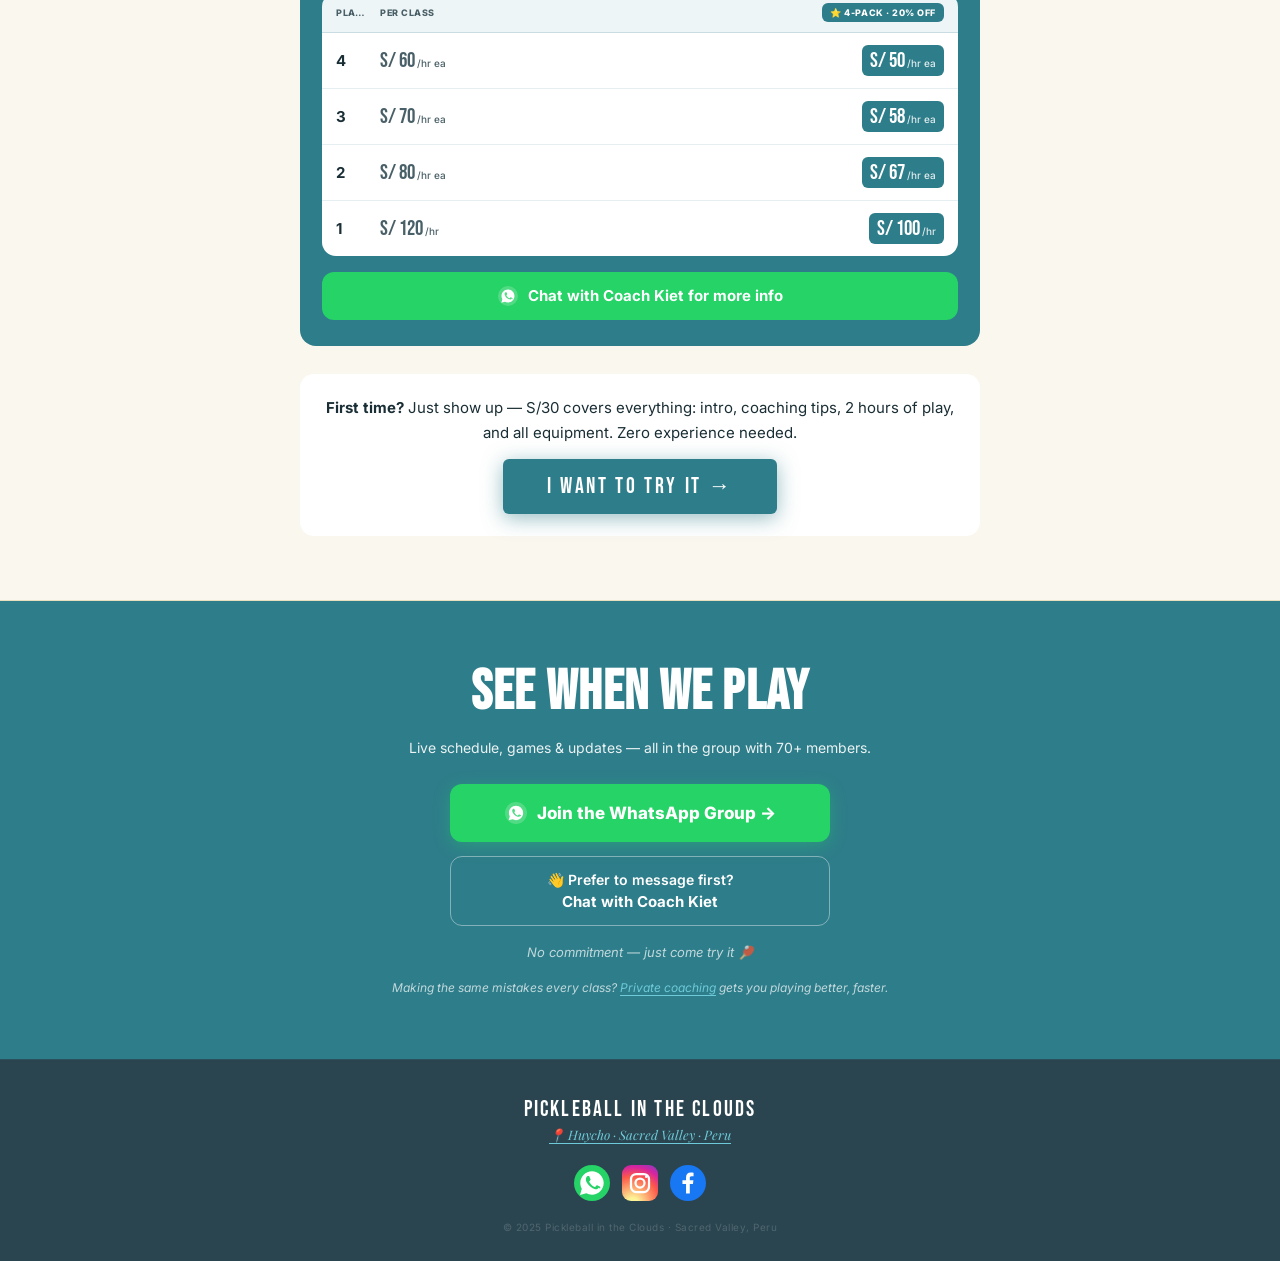
==== commit 5b1d4396: "Add files via upload" ====
--- a/index.html
+++ b/index.html
@@ -6,12 +6,12 @@
 <title>Pickleball in the Clouds — Sacred Valley, Peru</title>
 
 <!-- Google tag (gtag.js) -->
-<script async src="https://www.googletagmanager.com/gtag/js?id=G-6ZYS80HT3H"></script>
+<script async src="https://www.googletagmanager.com/gtag/js?id=G-VN9EPYLXKS"></script>
 <script>
   window.dataLayer = window.dataLayer || [];
   function gtag(){dataLayer.push(arguments);}
   gtag('js', new Date());
-  gtag('config', 'G-6ZYS80HT3H');
+  gtag('config', 'G-VN9EPYLXKS');
 </script>
 
 <!-- Meta Pixel Code -->
--- a/css/styles.css
+++ b/css/styles.css
@@ -258,35 +258,80 @@
 /* COACHING TABLE */
 .coach-table{ border:none; border-radius:14px; overflow:hidden; background:#fff; }
 .coach-row{
-  display:grid; grid-template-columns:40px 1fr auto; align-items:center;
-  padding:13px 16px; border-bottom:1px solid rgba(46,125,138,0.12);
+  display:grid; grid-template-columns:36px 1fr auto; align-items:center; gap:8px;
+  padding:12px 14px; border-bottom:1px solid rgba(46,125,138,0.12);
 }
 .coach-row:last-child{ border-bottom:none; }
-.coach-head{ padding:10px 14px; background:rgba(46,125,138,0.08); border-bottom:1px solid rgba(46,125,138,0.2); }
+.coach-head{
+  display:grid; grid-template-columns:36px 1fr auto; gap:8px; align-items:center;
+  padding:10px 14px; background:rgba(46,125,138,0.08); border-bottom:1px solid rgba(46,125,138,0.2);
+}
 .coach-col{
-  font-size:9px; font-weight:800; letter-spacing:0.08em;
-  text-transform:uppercase; color:var(--text-mid); text-align:left;
-  white-space:nowrap;
+  font-size:9px; font-weight:800; letter-spacing:0.06em;
+  text-transform:uppercase; color:var(--text-mid);
+  white-space:nowrap; overflow:hidden; text-overflow:ellipsis;
 }
 .coach-col-pack{
-  color:#fff; background:var(--teal); padding:4px 10px;
+  color:#fff; background:var(--teal); padding:4px 8px;
   border-radius:6px; text-align:center; white-space:nowrap;
+  font-size:9px; font-weight:800; letter-spacing:0.06em; text-transform:uppercase;
 }
 .coach-people{ font-size:15px; font-weight:700; color:var(--text); }
 .coach-price{
-  font-family:'Bebas Neue',cursive; font-size:22px;
-  color:var(--text-mid); text-align:left;
-  display:inline-flex; align-items:baseline; gap:0;
-  min-width:90px;
+  font-family:'Bebas Neue',cursive; font-size:21px;
+  color:var(--text-mid); display:inline-flex; align-items:baseline; gap:0;
 }
 .coach-price.coach-pack{
-  color:#fff; font-size:22px; font-weight:400;
-  background:var(--teal); border-radius:6px; padding:3px 10px;
-  min-width:90px; justify-content:flex-start;
-}
-.coach-price.coach-pack small{ color:rgba(255,255,255,0.8); }
+  color:#fff; font-size:21px; font-weight:400;
+  background:var(--teal); border-radius:6px; padding:3px 8px;
+  display:inline-flex; align-items:baseline;
+}
+.coach-price.coach-pack small{ color:rgba(255,255,255,0.85); }
 .coach-price small{ font-family:'Inter',sans-serif; font-size:10px; color:var(--text-mid); font-weight:500; margin-left:2px; }
-/* SOCIAL PROOF */
+/* COACHING TRIAL SPECIAL */
+.coach-trial{
+  background:linear-gradient(135deg,#c8860a,#e8a020,#f5b83a);
+  border-radius:14px; padding:18px; margin:12px 0;
+  box-shadow:0 4px 20px rgba(200,134,10,0.45);
+}
+.coach-trial-badge{
+  font-size:13px; font-weight:800; letter-spacing:0.15em;
+  color:#fff; margin-bottom:4px; text-transform:uppercase;
+  text-shadow:0 1px 3px rgba(0,0,0,0.3);
+}
+.coach-trial-pct{
+  font-family:'Bebas Neue',cursive; font-size:64px; line-height:1;
+  color:#fff; text-shadow:0 2px 6px rgba(0,0,0,0.25); margin-bottom:12px;
+  letter-spacing:0.02em;
+}
+.coach-trial-label{
+  font-size:10px; font-weight:800; letter-spacing:0.1em;
+  text-transform:uppercase; color:rgba(255,255,255,0.85); margin-bottom:4px;
+}
+.coach-trial-inner{
+  display:flex; align-items:center; justify-content:space-around; gap:12px;
+  margin-bottom:14px;
+}
+.coach-trial-cross{
+  font-family:'Bebas Neue',cursive; font-size:28px;
+  color:rgba(255,255,255,0.6); text-decoration:line-through;
+}
+.coach-trial-price{
+  font-family:'Bebas Neue',cursive; font-size:32px;
+  color:#fff; line-height:1; text-shadow:0 2px 4px rgba(0,0,0,0.2);
+}
+.coach-trial-price small{
+  font-family:'Inter',sans-serif; font-size:12px;
+  color:rgba(255,255,255,0.85); font-weight:600;
+}
+.coach-trial-sub{
+  font-size:11px; color:rgba(255,255,255,0.85); margin-top:4px; font-weight:700;
+}
+.coach-trial-desc{
+  font-size:13px; color:rgba(255,255,255,0.95); line-height:1.6;
+  text-align:center; padding:12px 8px; margin-top:2px;
+  background:rgba(0,0,0,0.15); border-radius:8px;
+}
 .social-proof{
   margin-top:20px; padding:12px 18px; text-align:center;
   background:rgba(46,125,138,0.1); border-radius:24px;
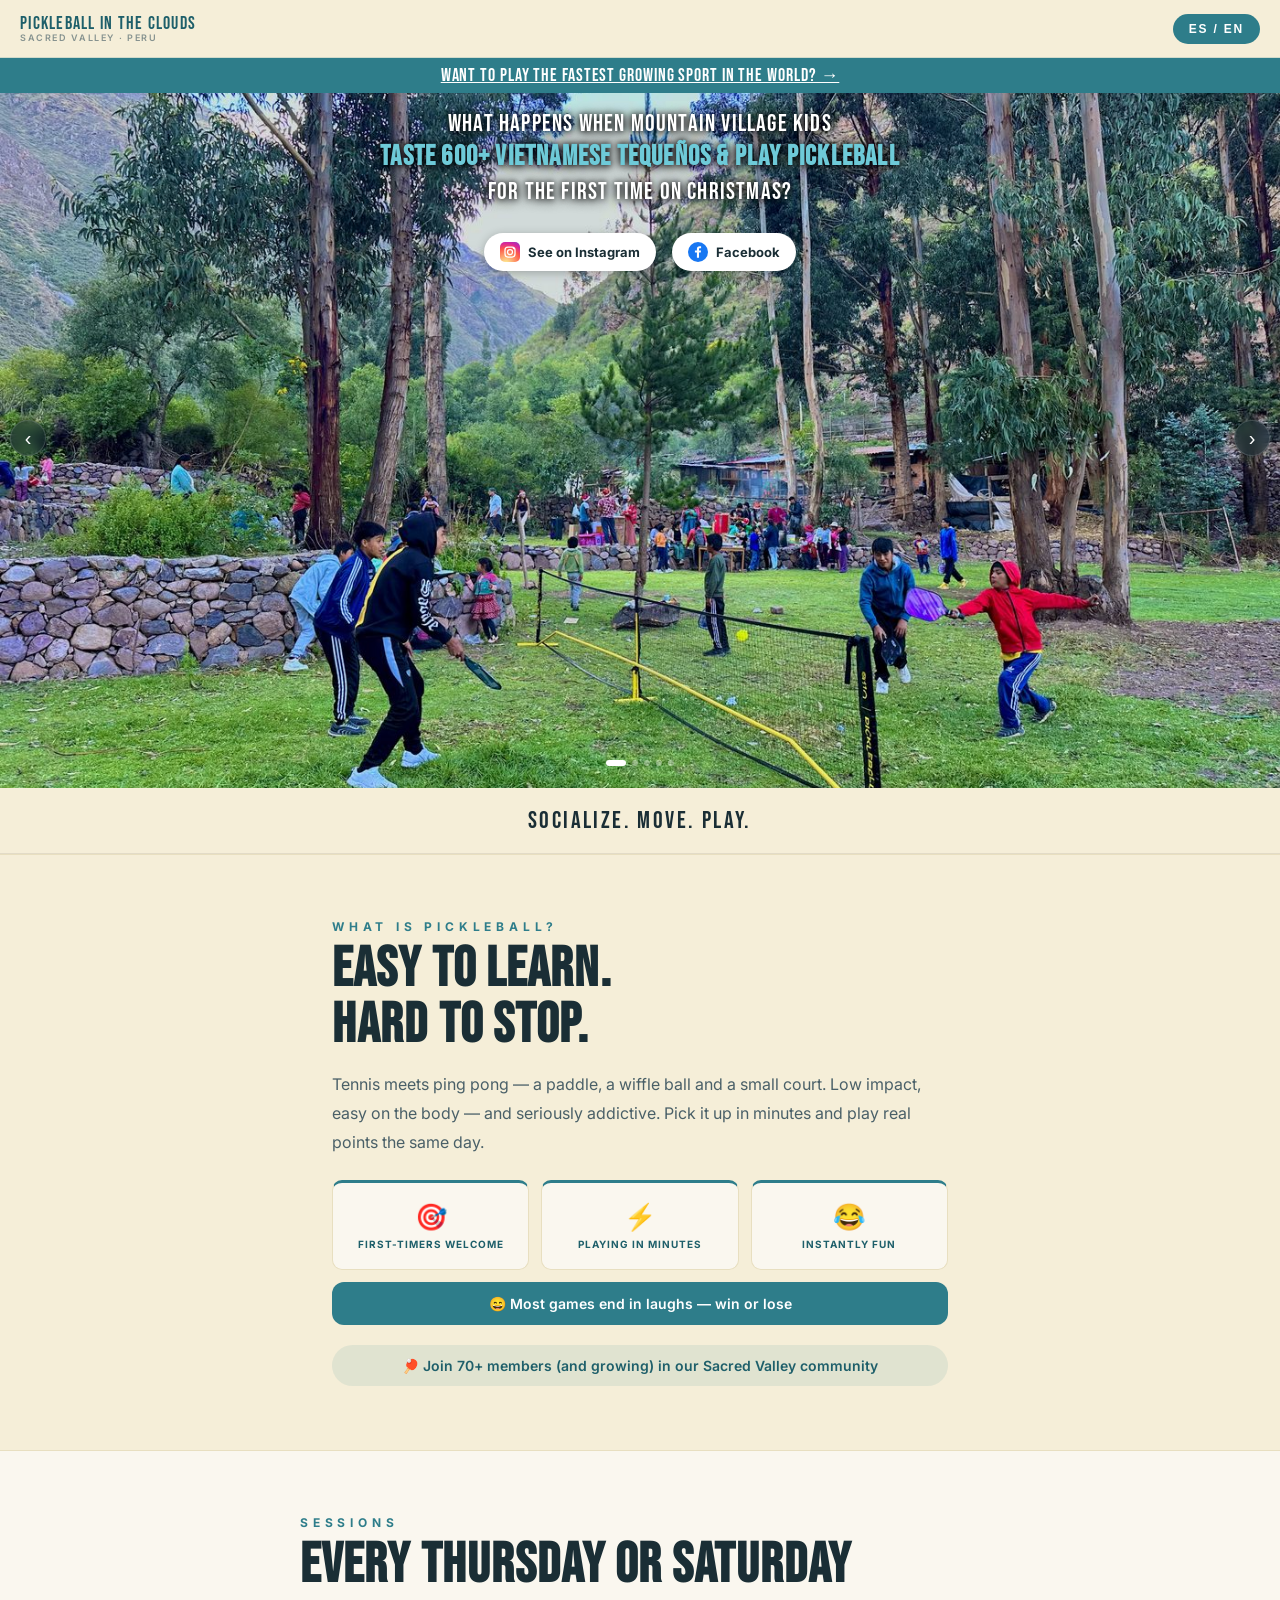
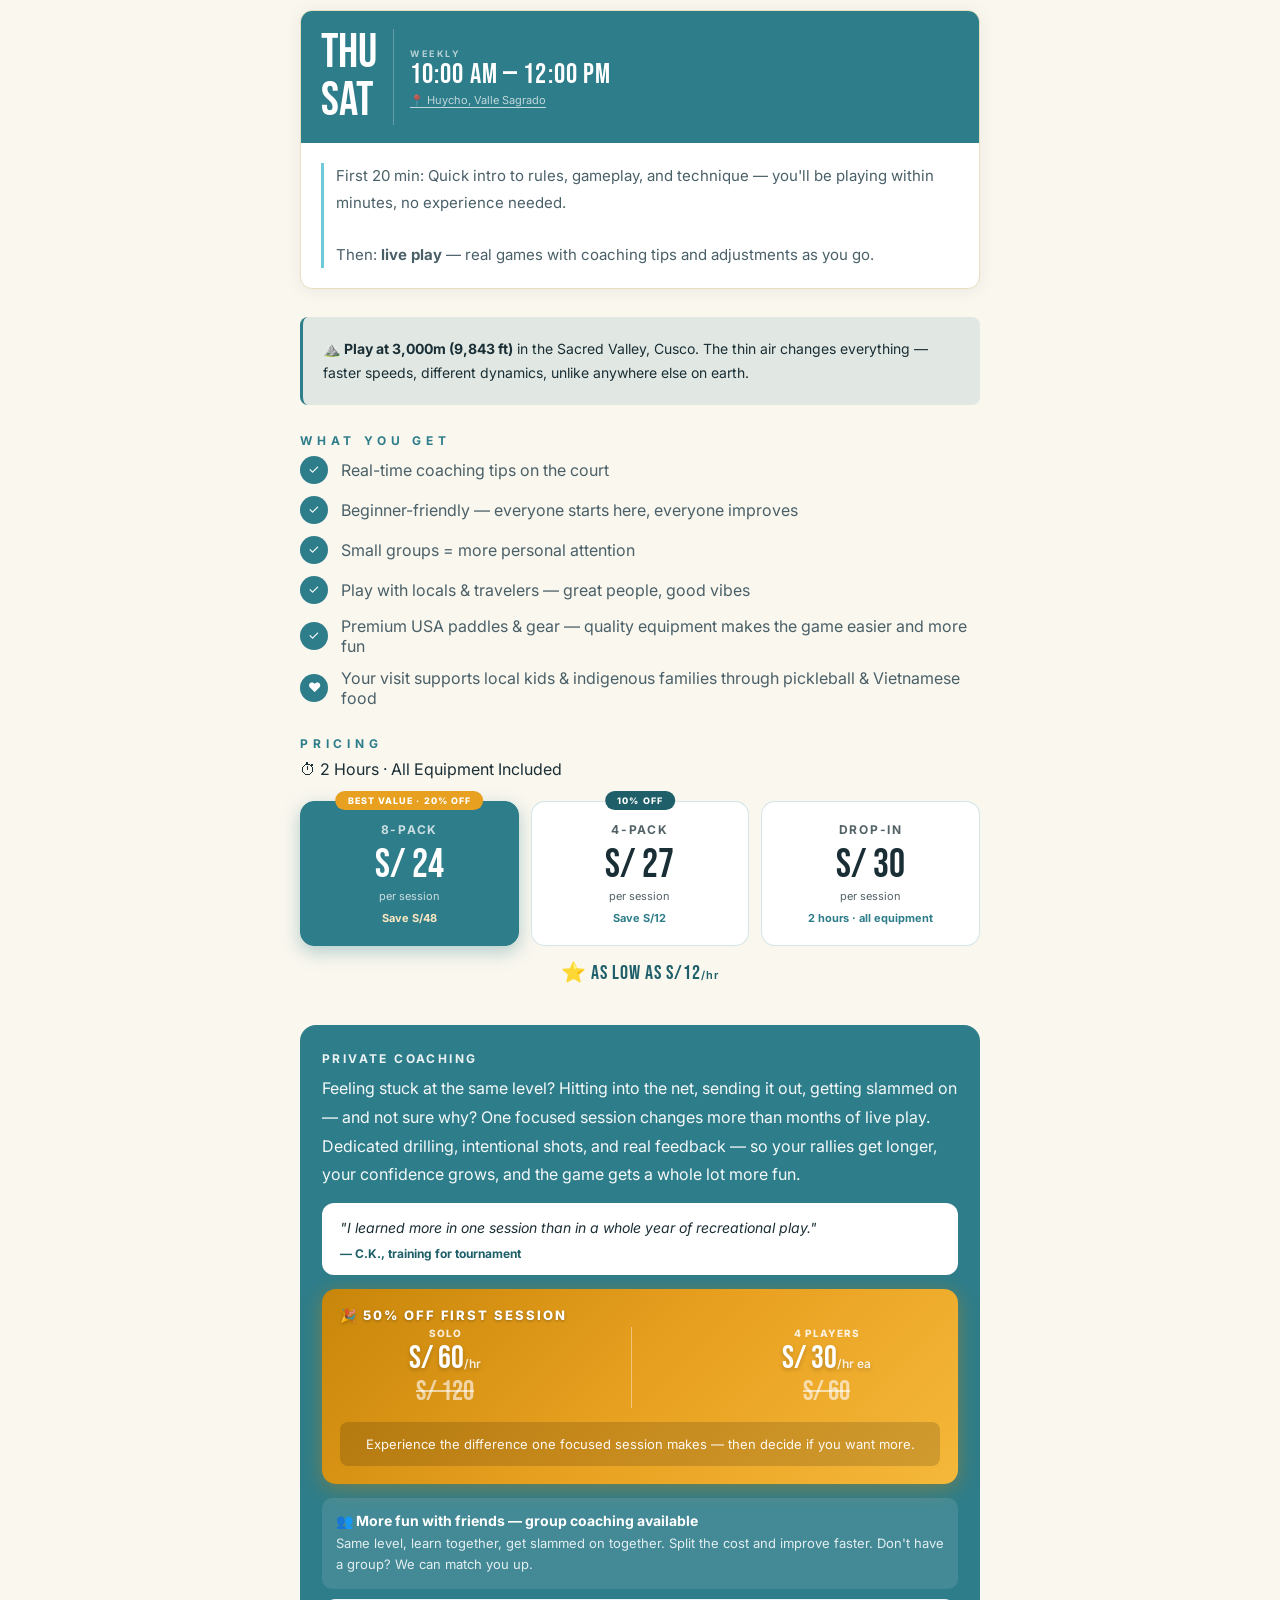
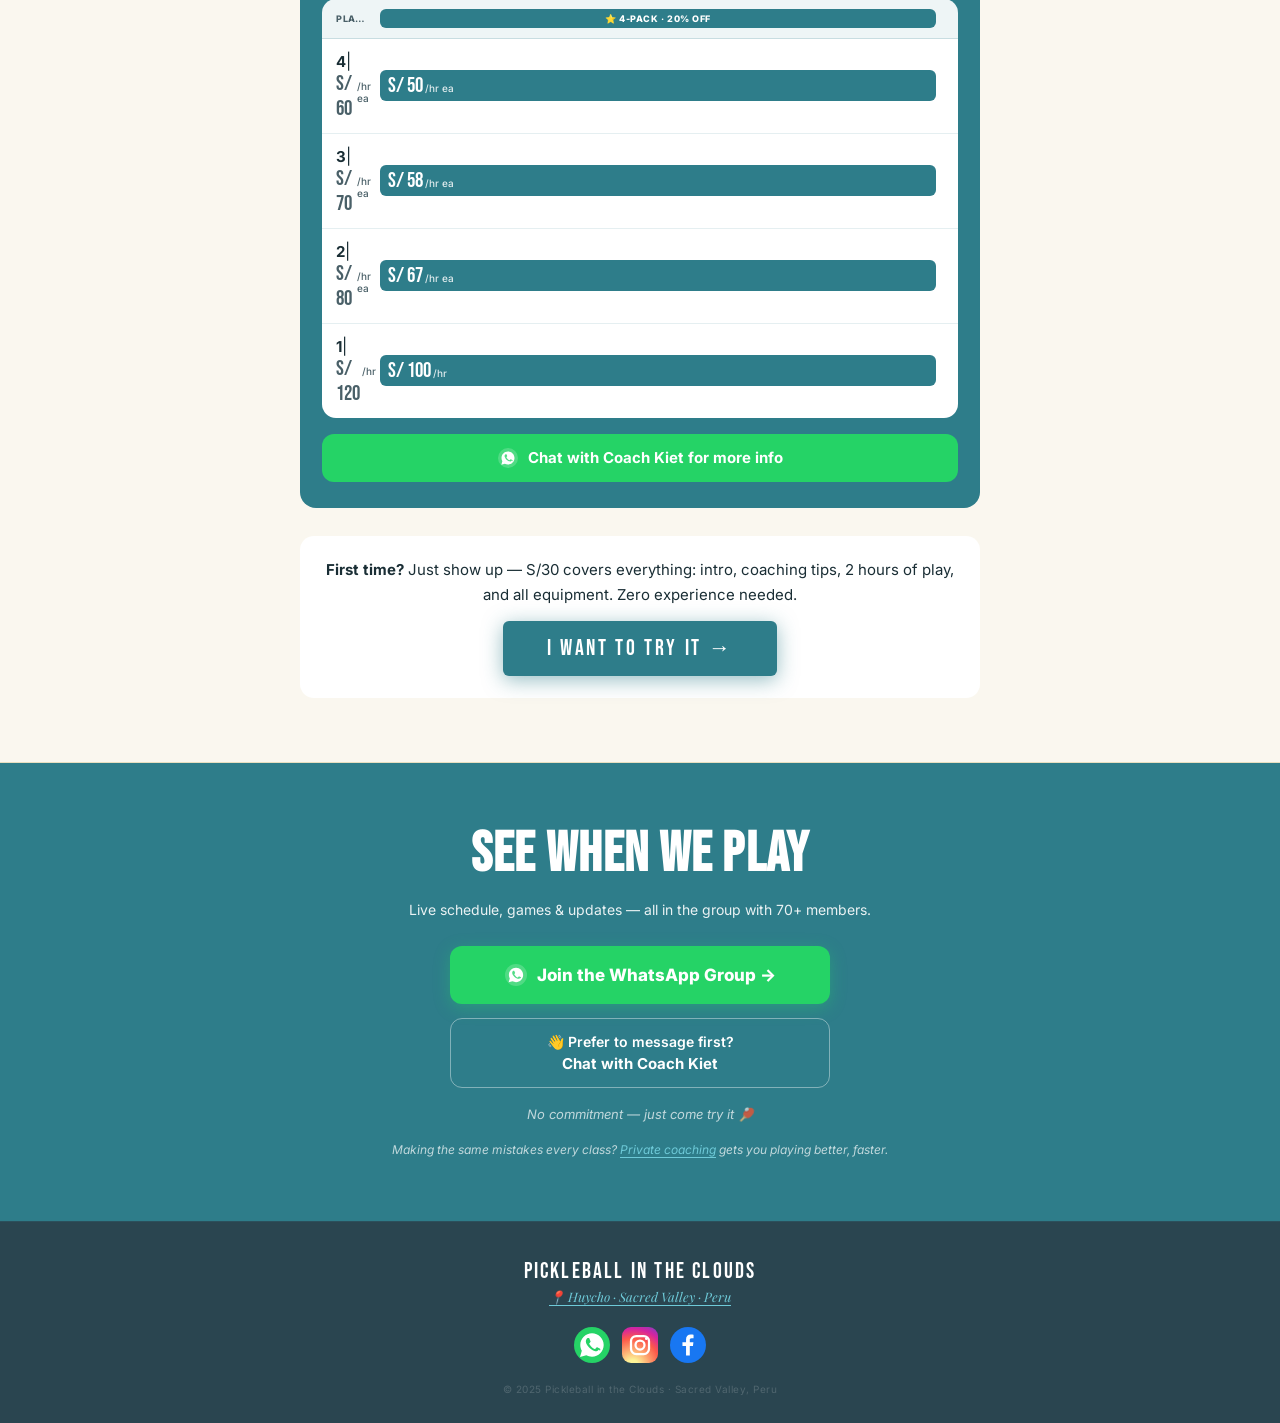
==== commit 4b676df8: "Add files via upload" ====
--- a/index.html
+++ b/index.html
@@ -47,10 +47,10 @@
 </nav>
 
 <!-- TAGLINE BAR -->
-<div class="tagline-bar">
-  <span class="en">FASTEST GROWING SPORT ON THE PLANET</span>
-  <span class="es">EL DEPORTE DE MÁS RÁPIDO CRECIMIENTO</span>
-</div>
+<a href="#signup" class="tagline-bar">
+  <span class="en">WANT TO PLAY THE FASTEST GROWING SPORT IN THE WORLD? →</span>
+  <span class="es">¿QUIERES JUGAR EL DEPORTE DE MÁS RÁPIDO CRECIMIENTO? →</span>
+</a>
 
 <!-- HERO -->
 <section class="hero" id="hero">
@@ -173,14 +173,14 @@
     </ul>
 
     <!-- PRICING TIERS -->
-    <p style="text-align:center; font-size:13px; color:var(--text-mid); margin-top:28px; margin-bottom:6px;">
-      <span class="en">2 hours · all equipment included</span>
-      <span class="es">2 horas · todo el equipo incluido</span>
-    </p>
-    <span class="section-label" style="margin-top:4px;display:block;">
+    <span class="section-label" style="margin-top:28px;display:block;">
       <span class="en">Pricing</span>
       <span class="es">Precios</span>
     </span>
+    <div class="pricing-highlight">
+      <span class="en">⏱ 2 Hours · All Equipment Included</span>
+      <span class="es">⏱ 2 Horas · Todo el Equipo Incluido</span>
+    </div>
     <div class="pricing-grid">
       <div class="price-card price-card-best">
         <div class="price-card-badge en">BEST VALUE · 20% OFF</div>
@@ -245,8 +245,10 @@
 
       <!-- FIRST SESSION SPECIAL -->
       <div class="coach-trial">
-        <div class="coach-trial-badge en">🎉 50% OFF · FIRST PRIVATE SESSION</div>
-        <div class="coach-trial-badge es">🎉 50% DTO · PRIMERA SESIÓN PRIVADA</div>
+        <div class="coach-trial-badge-wrap">
+          <div class="coach-trial-badge en">🎉 50% OFF FIRST SESSION</div>
+          <div class="coach-trial-badge es">🎉 50% DTO PRIMERA SESIÓN</div>
+        </div>
         <div class="coach-trial-inner">
           <div style="text-align:center;">
             <div class="coach-trial-label en">Solo</div>
@@ -283,14 +285,14 @@
       <!-- PRICING TABLE -->
       <div class="coach-table">
         <div class="coach-row coach-head">
-          <span class="coach-col" style="white-space:nowrap;">Players</span>
-          <span class="coach-col en" style="white-space:nowrap;">Per class</span><span class="coach-col es" style="white-space:nowrap;">Por clase</span>
+          <span class="coach-col en" style="white-space:nowrap;">Players <span class="coach-sep">|</span> Per Class</span>
+          <span class="coach-col es" style="white-space:nowrap;">Jugadores <span class="coach-sep">|</span> Por Clase</span>
           <span class="coach-col coach-col-pack en" style="white-space:nowrap;">⭐ 4-Pack · 20% off</span><span class="coach-col coach-col-pack es" style="white-space:nowrap;">⭐ Pack 4 · 20% dto</span>
         </div>
-        <div class="coach-row"><span class="coach-people">4</span><span class="coach-price">S/ 60<small class="en">/hr ea</small><small class="es">/hr c/u</small></span><span class="coach-price coach-pack">S/ 50<small class="en">/hr ea</small><small class="es">/hr c/u</small></span></div>
-        <div class="coach-row"><span class="coach-people">3</span><span class="coach-price">S/ 70<small class="en">/hr ea</small><small class="es">/hr c/u</small></span><span class="coach-price coach-pack">S/ 58<small class="en">/hr ea</small><small class="es">/hr c/u</small></span></div>
-        <div class="coach-row"><span class="coach-people">2</span><span class="coach-price">S/ 80<small class="en">/hr ea</small><small class="es">/hr c/u</small></span><span class="coach-price coach-pack">S/ 67<small class="en">/hr ea</small><small class="es">/hr c/u</small></span></div>
-        <div class="coach-row"><span class="coach-people">1</span><span class="coach-price">S/ 120<small>/hr</small></span><span class="coach-price coach-pack">S/ 100<small>/hr</small></span></div>
+        <div class="coach-row"><span class="coach-line"><span class="coach-people">4</span><span class="coach-sep">|</span><span class="coach-price">S/ 60<small class="en">/hr ea</small><small class="es">/hr c/u</small></span></span><span class="coach-price coach-pack">S/ 50<small class="en">/hr ea</small><small class="es">/hr c/u</small></span></div>
+        <div class="coach-row"><span class="coach-line"><span class="coach-people">3</span><span class="coach-sep">|</span><span class="coach-price">S/ 70<small class="en">/hr ea</small><small class="es">/hr c/u</small></span></span><span class="coach-price coach-pack">S/ 58<small class="en">/hr ea</small><small class="es">/hr c/u</small></span></div>
+        <div class="coach-row"><span class="coach-line"><span class="coach-people">2</span><span class="coach-sep">|</span><span class="coach-price">S/ 80<small class="en">/hr ea</small><small class="es">/hr c/u</small></span></span><span class="coach-price coach-pack">S/ 67<small class="en">/hr ea</small><small class="es">/hr c/u</small></span></div>
+        <div class="coach-row"><span class="coach-line"><span class="coach-people">1</span><span class="coach-sep">|</span><span class="coach-price">S/ 120<small>/hr</small></span></span><span class="coach-price coach-pack">S/ 100<small>/hr</small></span></div>
       </div>
 
       <!-- WA CTA -->
@@ -354,7 +356,7 @@
   <div class="footer-name">Pickleball in the Clouds</div>
   <div class="footer-tag"><a href="https://maps.app.goo.gl/RBADgs5QPrM97pjN8" target="_blank" style="color:inherit; text-decoration:underline; text-underline-offset:3px;">📍 Huycho · Sacred Valley · Peru</a></div>
   <div class="footer-links">
-    <a href="https://wa.me/17144785438" class="footer-icon-link" title="WhatsApp">
+    <a href="https://wa.me/17144785438" target="_blank" class="footer-icon-link" title="WhatsApp">
       <svg viewBox="0 0 24 24" width="36" height="36" xmlns="http://www.w3.org/2000/svg"><circle cx="12" cy="12" r="12" fill="#25D366"/><path fill="#fff" d="M12 4.2C7.7 4.2 4.2 7.7 4.2 12c0 1.4.4 2.7 1 3.9L4 20l4.2-1.1c1.1.6 2.4.9 3.8.9 4.3 0 7.8-3.5 7.8-7.8S16.3 4.2 12 4.2zm4.6 10.8c-.2.5-1 1-1.5 1.1-.4.1-.9.1-1.4-.1-.3-.1-.7-.2-1.2-.5-2.1-1-3.5-3.1-3.6-3.3-.1-.2-1-1.3-1-2.5s.6-1.8.8-2c.2-.2.5-.3.6-.3h.5c.1 0 .3 0 .5.4.2.4.7 1.6.7 1.7.1.1.1.3 0 .4-.1.2-.1.3-.3.4-.1.2-.3.4-.4.5-.1.1-.3.3-.1.6.2.3.8 1.3 1.7 2.1.8.7 1.6 1 1.8 1.1.2.1.4.1.5-.1.2-.2.6-.7.8-.9.2-.2.3-.2.5-.1l1.6.8c.2.1.4.2.4.3.1.2 0 .9-.2 1.3z"/></svg>
     </a>
     <a href="https://www.instagram.com/pickleballintheclouds" target="_blank" class="footer-icon-link" title="Instagram">
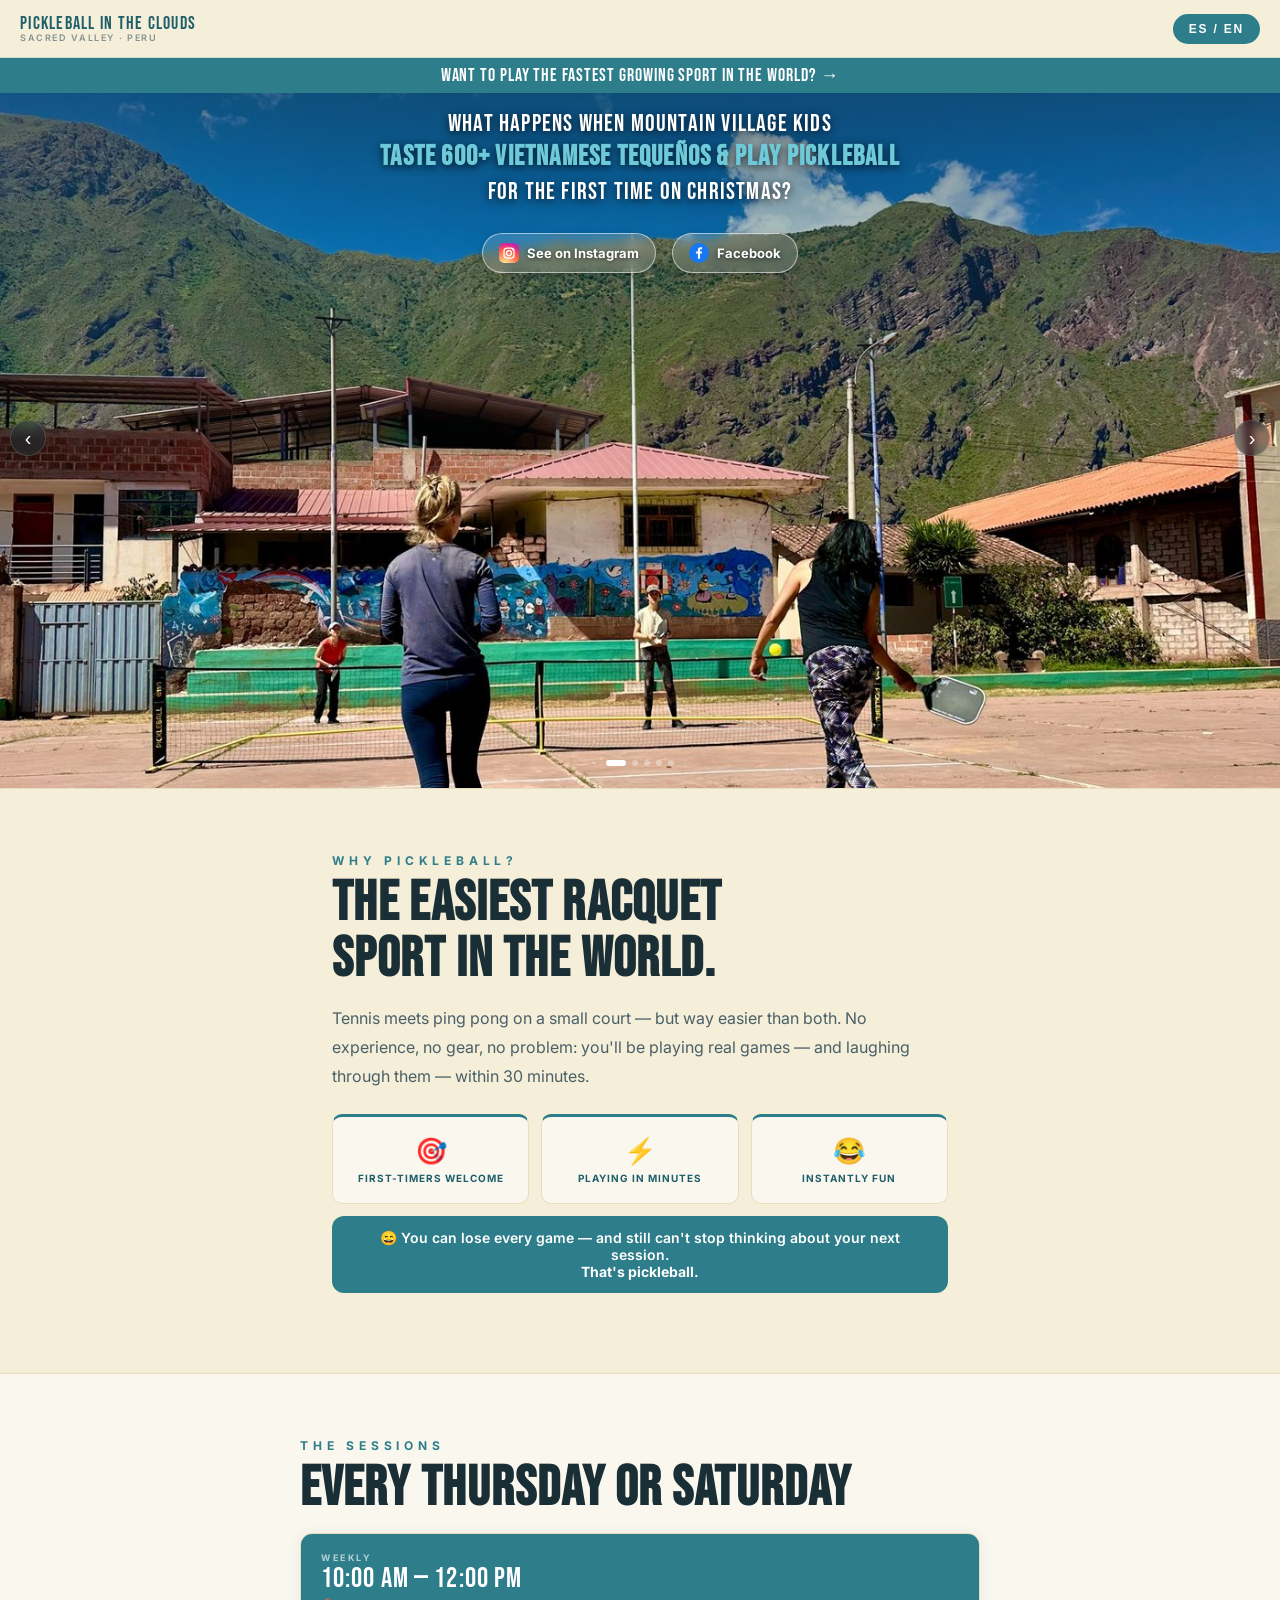
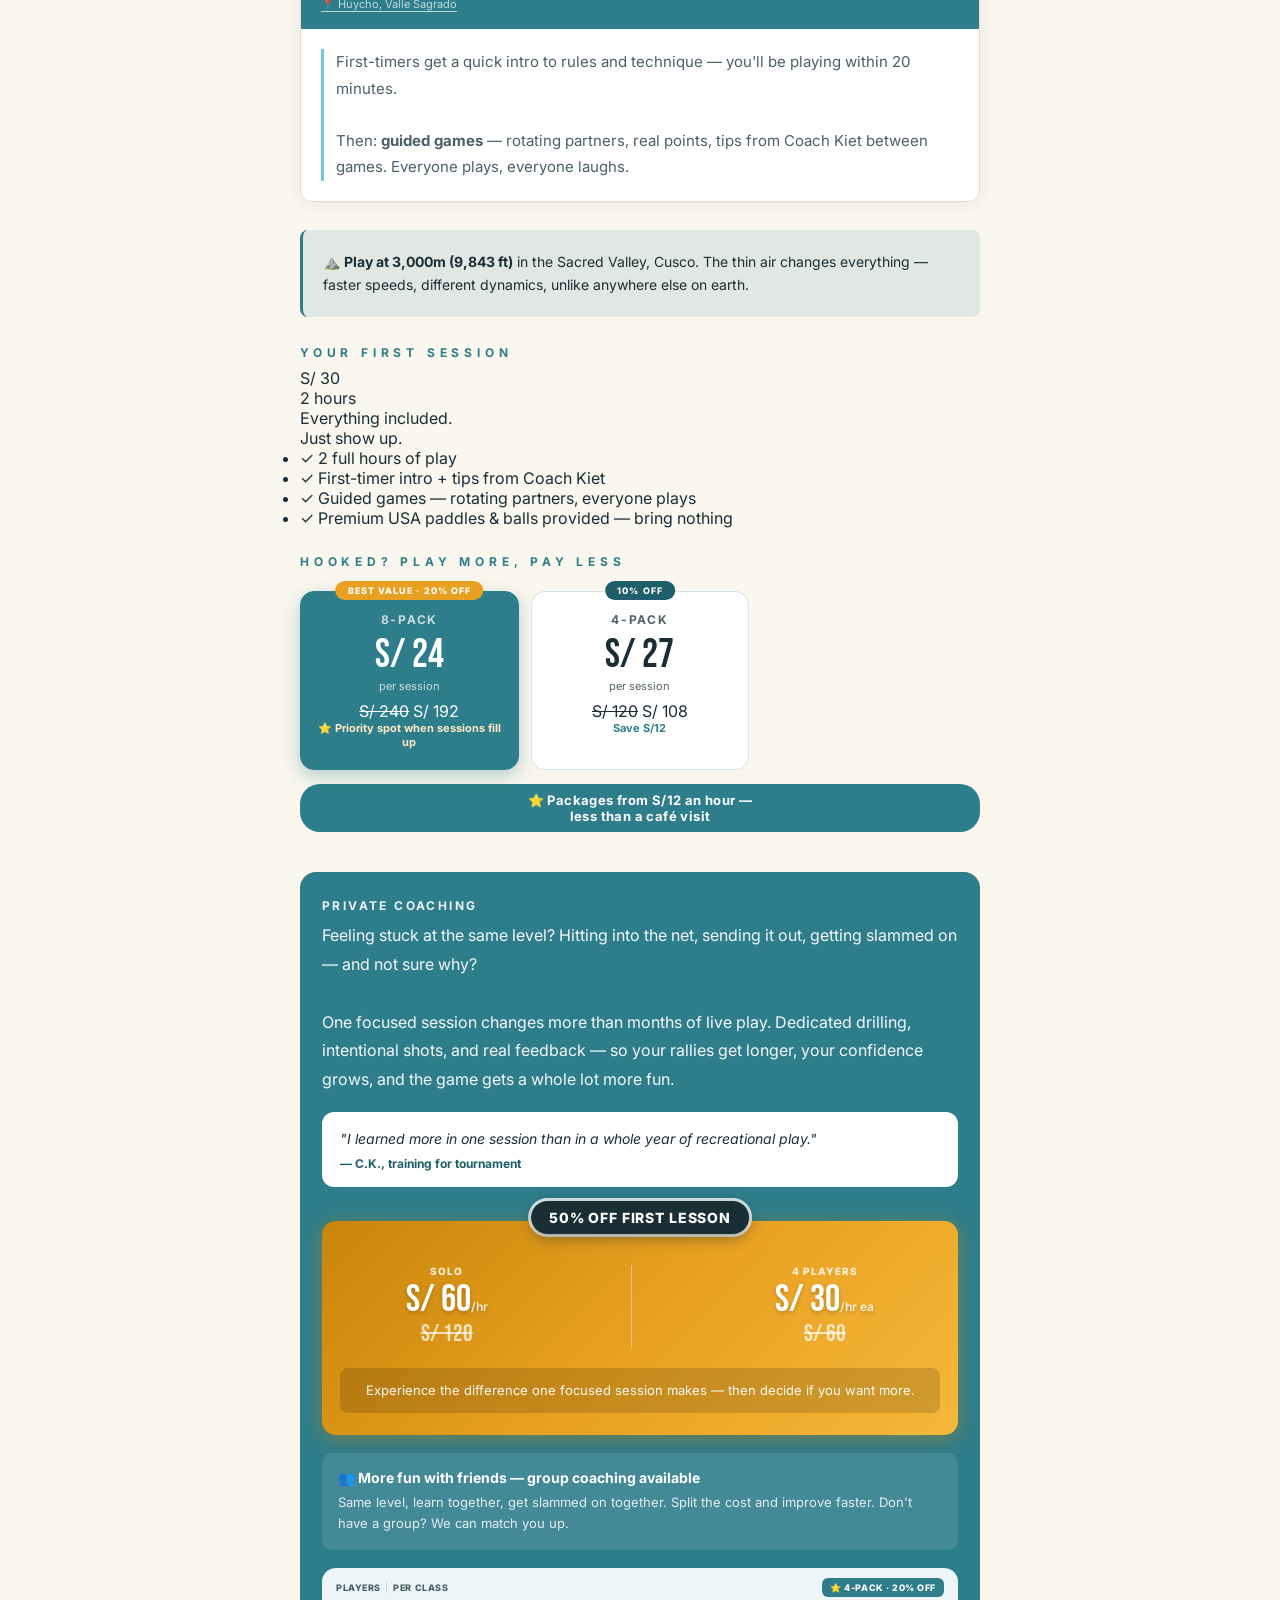
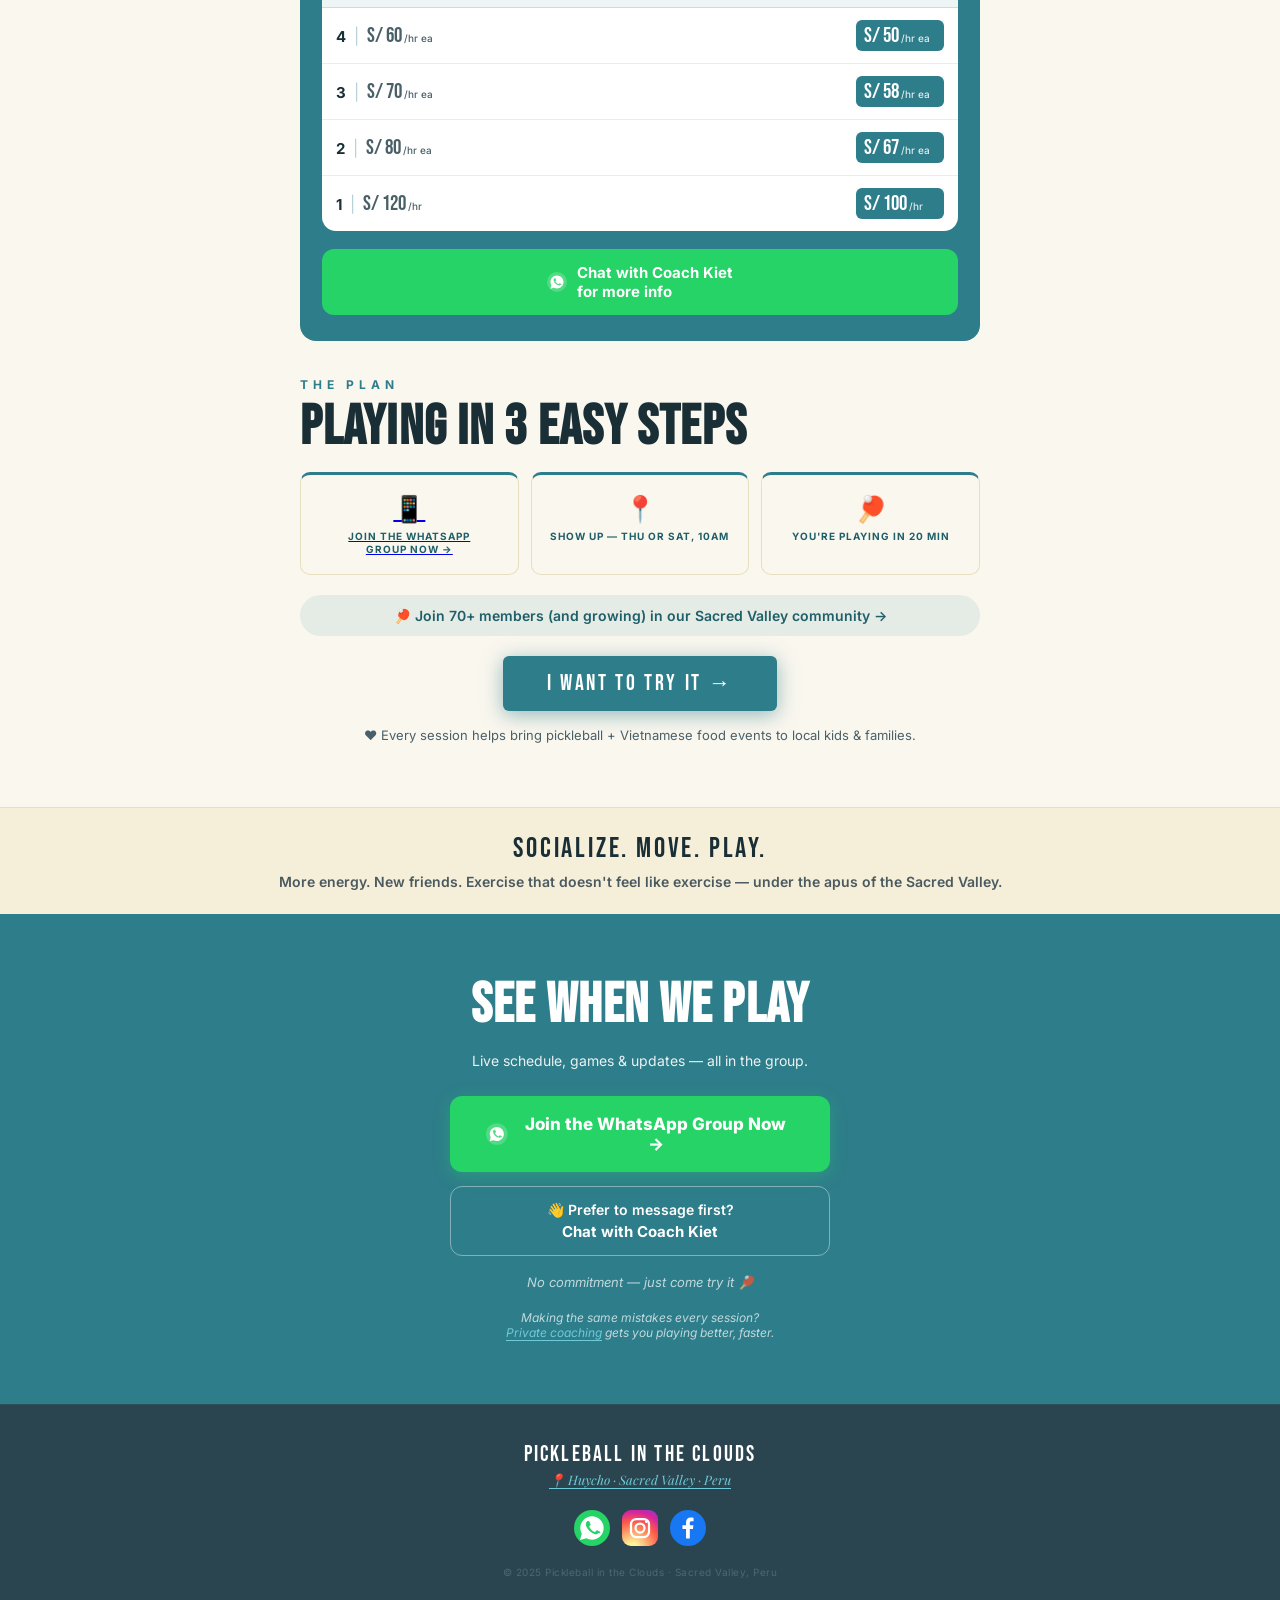
==== commit 183c5704: "Add files via upload" ====
--- a/index.html
+++ b/index.html
@@ -26,6 +26,10 @@
 'https://connect.facebook.net/en_US/fbevents.js');
 fbq('init', '1375770241134163');
 fbq('track', 'PageView');
+function track(id){
+  try{ if(typeof gtag==='function') gtag('event','cta_click',{cta_location:id}); }catch(e){}
+  try{ if(typeof fbq==='function') fbq('trackCustom','CTAClick',{location:id}); }catch(e){}
+}
 </script>
 <noscript><img height="1" width="1" style="display:none"
 src="https://www.facebook.com/tr?id=1375770241134163&ev=PageView&noscript=1"
@@ -47,7 +51,7 @@
 </nav>
 
 <!-- TAGLINE BAR -->
-<a href="#signup" class="tagline-bar">
+<a href="#signup" class="tagline-bar" onclick="track('top_bar')">
   <span class="en">WANT TO PLAY THE FASTEST GROWING SPORT IN THE WORLD? →</span>
   <span class="es">¿QUIERES JUGAR EL DEPORTE DE MÁS RÁPIDO CRECIMIENTO? →</span>
 </a>
@@ -55,24 +59,24 @@
 <!-- HERO -->
 <section class="hero" id="hero">
   <div class="slides-wrap" id="slidesWrap">
-    <div class="slide slide-1 active" style="background-image:url('images/xmas.jpg')">
+    <div class="slide slide-1 active" style="background-image:url('images/image-1.jpg')"></div>
+    <div class="slide slide-xmas" style="background-image:url('images/xmas.jpg')">
       <div class="slide-overlay-light">
         <p class="slide-caption en">What happens when mountain village kids<br><strong>taste 600+ Vietnamese tequeños & play pickleball</strong> for the first time on Christmas?</p>
         <p class="slide-caption es">¿Qué pasa cuando niños de la montaña<br><strong>prueban 600+ tequeños vietnamitas & juegan pickleball</strong> por primera vez en Navidad?</p>
         <div class="slide-social-btns">
-          <a href="https://www.instagram.com/pickleballintheclouds" target="_blank" class="btn-social-slide">
+          <a href="https://www.instagram.com/pickleballintheclouds" target="_blank" class="btn-social-slide" onclick="track('ig_slide')">
             <svg viewBox="0 0 24 24" width="20" height="20"><defs><radialGradient id="ig2" cx="30%" cy="107%" r="150%"><stop offset="0%" stop-color="#fdf497"/><stop offset="50%" stop-color="#fd5949"/><stop offset="68%" stop-color="#d6249f"/><stop offset="100%" stop-color="#285AEB"/></radialGradient></defs><rect width="24" height="24" rx="6" fill="url(#ig2)"/><rect x="6" y="6" width="12" height="12" rx="3.5" fill="none" stroke="#fff" stroke-width="1.5"/><circle cx="12" cy="12" r="3" fill="none" stroke="#fff" stroke-width="1.5"/><circle cx="16.2" cy="7.8" r="0.9" fill="#fff"/></svg>
             <span class="en">See on Instagram</span>
             <span class="es">Ver en Instagram</span>
           </a>
-          <a href="https://www.facebook.com/Pickleballintheclouds" target="_blank" class="btn-social-slide">
+          <a href="https://www.facebook.com/Pickleballintheclouds" target="_blank" class="btn-social-slide" onclick="track('fb_slide')">
             <svg viewBox="0 0 24 24" width="20" height="20"><circle cx="12" cy="12" r="12" fill="#1877F2"/><path d="M13.2 19v-6.3h2.1l.3-2.5h-2.4v-1.5c0-.7.2-1.2 1.2-1.2h1.3V5.1c-.2 0-1-.1-1.9-.1-1.9 0-3.1 1.1-3.1 3.2v1.9H8.3v2.5h2.4V19z" fill="#fff"/></svg>
             <span>Facebook</span>
           </a>
         </div>
       </div>
     </div>
-    <div class="slide slide-2" style="background-image:url('images/image-1.jpg')"></div>
     <div class="slide slide-3" style="background-image:url('images/image-2.jpg')"></div>
     <div class="slide slide-4" style="background-image:url('images/image-3.jpg')"></div>
     <div class="slide slide-5" style="background-image:url('images/paddles.jpg')"></div>
@@ -83,44 +87,44 @@
   <button class="carousel-arrow arrow-prev" onclick="prevSlide()" aria-label="Previous">&#8249;</button>
   <button class="carousel-arrow arrow-next" onclick="nextSlide()" aria-label="Next">&#8250;</button>
 
+  <div class="hero-top" id="heroTop">
+    <h1 class="hero-headline">
+      <span class="en">If You Can Toss a Ball,<br><span class="teal-word">You Can Play.</span></span>
+      <span class="es">Si Puedes Lanzar una Pelota,<br><span class="teal-word">Puedes Jugar.</span></span>
+    </h1>
+    <p class="hero-sub">
+      <span class="en">Playing & laughing in 20 minutes.<br>No experience needed.</span>
+      <span class="es">Jugando y riendo en 20 minutos.<br>Sin experiencia.</span>
+    </p>
+  </div>
+
   <div class="hero-text" id="heroText">
-    <a href="#signup" class="btn-hero" id="heroBtn">
+    <div class="dots-row" id="dotsWrap"><button class="dot active" onclick="goTo(0)" aria-label="Go to slide 1"></button><button class="dot" onclick="goTo(1)" aria-label="Go to slide 2"></button><button class="dot" onclick="goTo(2)" aria-label="Go to slide 3"></button><button class="dot" onclick="goTo(3)" aria-label="Go to slide 4"></button><button class="dot" onclick="goTo(4)" aria-label="Go to slide 5"></button></div>
+    <a href="#signup" class="hero-cta-bar" id="heroBtn" onclick="track('hero')">
       <span class="en">I Want to Try It →</span>
       <span class="es">Quiero Probarlo →</span>
     </a>
-    <div class="dots-row" id="dotsWrap"><button class="dot active" onclick="goTo(0)" aria-label="Go to slide 1"></button><button class="dot" onclick="goTo(1)" aria-label="Go to slide 2"></button><button class="dot" onclick="goTo(2)" aria-label="Go to slide 3"></button><button class="dot" onclick="goTo(3)" aria-label="Go to slide 4"></button><button class="dot" onclick="goTo(4)" aria-label="Go to slide 5"></button></div>
   </div>
 </section>
-
-<div style="background:#f5eed8; padding:18px 24px; text-align:center; border-bottom:1px solid rgba(0,0,0,0.08);">
-  <p style="margin:0; font-family:'Bebas Neue',sans-serif; font-size:24px; color:#1a2e35; letter-spacing:0.1em;">
-    <span class="en">SOCIALIZE. MOVE. PLAY.</span>
-    <span class="es">SOCIALIZA. MUÉVETE. JUEGA.</span>
-  </p>
-</div>
 
 <hr class="divider">
 
 <!-- WHAT IS PICKLEBALL -->
 <section class="section" id="what">
-  <span class="section-label en">What is Pickleball?</span>
-  <span class="section-label es">¿Qué es el Pickleball?</span>
-  <h2 class="section-title en">Easy to Learn.<br>Hard to Stop.</h2>
-  <h2 class="section-title es">Fácil de Aprender.<br>Difícil de Parar.</h2>
-  <p class="what-text en">Tennis meets ping pong — a paddle, a wiffle ball and a small court. Low impact, easy on the body — and seriously addictive. Pick it up in minutes and play real points the same day.</p>
-  <p class="what-text es">Tenis con ping pong — una paleta, una pelota perforada y una cancha pequeña. De bajo impacto, suave con el cuerpo — y seriamente adictivo. Lo aprendes en minutos y juegas el mismo día.</p>
+  <span class="section-label en">Why Pickleball?</span>
+  <span class="section-label es">¿Por qué Pickleball?</span>
+  <h2 class="section-title en">The Easiest Racquet<br>Sport in the World.</h2>
+  <h2 class="section-title es">El Deporte de Raqueta<br>Más Fácil del Mundo.</h2>
+  <p class="what-text en">Tennis meets ping pong on a small court — but way easier than both. No experience, no gear, no problem: you'll be playing real games — and laughing through them — within 30 minutes.</p>
+  <p class="what-text es">Tenis con ping pong en una cancha pequeña — pero mucho más fácil que ambos. Sin experiencia, sin equipo, sin problema: jugarás partidos reales — riéndote todo el rato — en menos de 30 minutos.</p>
   <div class="quick-hits">
     <div class="qh"><div class="qh-icon">🎯</div><div class="qh-label en">First-Timers Welcome</div><div class="qh-label es">Primera Vez</div></div>
     <div class="qh"><div class="qh-icon">⚡</div><div class="qh-label en">Playing in Minutes</div><div class="qh-label es">Jugando en Minutos</div></div>
     <div class="qh"><div class="qh-icon">😂</div><div class="qh-label en">Instantly Fun</div><div class="qh-label es">Diversión al Instante</div></div>
   </div>
   <div class="laughs-bar">
-    <span class="en">😄 Most games end in laughs — win or lose</span>
-    <span class="es">😄 Casi todos los juegos terminan en risas — ganes o pierdas</span>
-  </div>
-  <div class="social-proof">
-    <span class="en">🏓 Join 70+ members (and growing) in our Sacred Valley community</span>
-    <span class="es">🏓 Únete a más de 70 miembros (y creciendo) en nuestra comunidad del Valle Sagrado</span>
+    <span class="en">😄 You can lose every game — and still can't stop thinking about your next session.<br><strong>That's pickleball.</strong></span>
+    <span class="es">😄 Puedes perder todos los partidos — y aún así no dejas de pensar en tu próxima sesión.<br><strong>Así es el pickleball.</strong></span>
   </div>
 </section>
 
@@ -129,26 +133,25 @@
 <!-- SESSIONS -->
 <div class="sessions-bg" id="sessions">
   <div class="sessions-inner">
-    <span class="section-label en">Sessions</span>
-    <span class="section-label es">Sesiones</span>
+    <span class="section-label en">The Sessions</span>
+    <span class="section-label es">Las Sesiones</span>
     <h2 class="section-title en">Every Thursday or Saturday</h2>
     <h2 class="section-title es">Cada Jueves o Sábado</h2>
     <div class="session-card">
       <div class="session-header">
-        <div class="session-day"><span class="en">THU<br>SAT</span><span class="es">JUE<br>SÁB</span></div>
         <div class="session-when">
           <span class="session-recurring en">Weekly</span>
           <span class="session-recurring es">Semanal</span>
           <div class="session-time">10:00 AM — 12:00 PM</div>
           <div class="session-loc">
-            <a href="https://maps.app.goo.gl/RBADgs5QPrM97pjN8" target="_blank" style="color:inherit; text-decoration:underline; text-underline-offset:3px;">📍 Huycho, Valle Sagrado</a>
-            <a href="https://maps.app.goo.gl/RBADgs5QPrM97pjN8" target="_blank" style="display:inline-block; margin-left:8px; font-size:11px; color:var(--teal); font-weight:700; text-decoration:none;"><span class="en">Get directions →</span><span class="es">Cómo llegar →</span></a>
+            <a href="https://maps.app.goo.gl/RBADgs5QPrM97pjN8" target="_blank" style="color:inherit; text-decoration:underline; text-underline-offset:3px;" onclick="track('map_session_card')">📍 Huycho, Valle Sagrado</a>
+            <a href="https://maps.app.goo.gl/RBADgs5QPrM97pjN8" target="_blank" style="display:inline-block; margin-left:8px; font-size:11px; color:var(--teal); font-weight:700; text-decoration:none;" onclick="track('map_directions')"><span class="en">Get directions →</span><span class="es">Cómo llegar →</span></a>
           </div>
         </div>
       </div>
       <div class="session-body">
-        <p class="session-note en">First 20 min: Quick intro to rules, gameplay, and technique — you'll be playing within minutes, no experience needed.<br><br>Then: <strong>live play</strong> — real games with coaching tips and adjustments as you go.</p>
-        <p class="session-note es">Primeros 20 min: Intro rápida a las reglas, el juego y la técnica — estarás jugando en minutos, sin experiencia necesaria.<br><br>Después: <strong>juego en vivo</strong> — partidos reales con consejos y ajustes mientras juegas.</p>
+        <p class="session-note en">First-timers get a quick intro to rules and technique — you'll be playing within 20 minutes.<br><br>Then: <strong>guided games</strong> — rotating partners, real points, tips from Coach Kiet between games. Everyone plays, everyone laughs.</p>
+        <p class="session-note es">Si es tu primera vez, recibes una intro rápida a las reglas y la técnica — estarás jugando en 20 minutos.<br><br>Después: <strong>juegos guiados</strong> — rotando parejas, puntos reales, consejos de Coach Kiet entre partidos. Todos juegan, todos ríen.</p>
       </div>
     </div>
 
@@ -158,30 +161,33 @@
       <p class="es" style="margin:0; font-size:14px; line-height:1.7; color:var(--navy);">⛰️ <strong>Juega a 3,000m</strong> en el Valle Sagrado, Cusco. El aire cambia todo — velocidades distintas, dinámicas únicas, diferente a cualquier otro lugar del planeta.</p>
     </div>
 
-    <!-- WHAT YOU GET -->
+    <!-- PRICING: FIRST SESSION VALUE STACK -->
     <span class="section-label" style="margin-top:28px;display:block;">
-      <span class="en">What You Get</span>
-      <span class="es">Qué Incluye</span>
+      <span class="en">Your First Session</span>
+      <span class="es">Tu Primera Sesión</span>
     </span>
-    <ul class="provide-list">
-      <li><span class="check">✓</span><span class="en">Real-time coaching tips on the court</span><span class="es">Consejos de coaching en tiempo real</span></li>
-      <li><span class="check">✓</span><span class="en">Beginner-friendly — everyone starts here, everyone improves</span><span class="es">Para principiantes — todos empiezan aquí, todos mejoran</span></li>
-      <li><span class="check">✓</span><span class="en">Small groups = more personal attention</span><span class="es">Grupos pequeños = más atención personalizada</span></li>
-      <li><span class="check">✓</span><span class="en">Play with locals & travelers — great people, good vibes</span><span class="es">Juega con locales y viajeros — buena gente, buen ambiente</span></li>
-      <li><span class="check">✓</span><span class="en">Premium USA paddles & gear — quality equipment makes the game easier and more fun</span><span class="es">Paletas y equipo premium de USA — el buen equipo hace el juego más fácil y divertido</span></li>
-      <li><span class="check">❤️</span><span class="en">Your visit supports local kids & indigenous families through pickleball & Vietnamese food</span><span class="es">Tu visita apoya a niños locales y familias indígenas con pickleball y comida vietnamita</span></li>
-    </ul>
-
-    <!-- PRICING TIERS -->
-    <span class="section-label" style="margin-top:28px;display:block;">
-      <span class="en">Pricing</span>
-      <span class="es">Precios</span>
+    <div class="dropin-hero">
+      <div class="dropin-price-row">
+        <div class="dropin-amount">S/ 30</div>
+        <div class="dropin-includes">
+          <span class="en">2 hours<br>Everything included.<br>Just show up.</span>
+          <span class="es">2 horas<br>Todo incluido.<br>Solo ven.</span>
+        </div>
+      </div>
+      <ul class="dropin-list">
+        <li><span class="en">✓ 2 full hours of play</span><span class="es">✓ 2 horas completas de juego</span></li>
+        <li><span class="en">✓ First-timer intro + tips from Coach Kiet</span><span class="es">✓ Intro para principiantes + consejos de Coach Kiet</span></li>
+        <li><span class="en">✓ Guided games — rotating partners, everyone plays</span><span class="es">✓ Juegos guiados — rotando parejas, todos juegan</span></li>
+        <li><span class="en">✓ Premium USA paddles & balls provided — bring nothing</span><span class="es">✓ Paletas y pelotas premium de USA — no traigas nada</span></li>
+      </ul>
+    </div>
+
+    <!-- PACKS -->
+    <span class="section-label" style="margin-top:26px;display:block;">
+      <span class="en">Hooked? Play More, Pay Less</span>
+      <span class="es">¿Te Enganchó? Juega Más, Paga Menos</span>
     </span>
-    <div class="pricing-highlight">
-      <span class="en">⏱ 2 Hours · All Equipment Included</span>
-      <span class="es">⏱ 2 Horas · Todo el Equipo Incluido</span>
-    </div>
-    <div class="pricing-grid">
+    <div class="pricing-grid pricing-grid-2">
       <div class="price-card price-card-best">
         <div class="price-card-badge en">BEST VALUE · 20% OFF</div>
         <div class="price-card-badge es">MEJOR PRECIO · 20% DTO</div>
@@ -190,8 +196,9 @@
         <div class="price-card-amount">S/ 24</div>
         <div class="price-card-per en">per session</div>
         <div class="price-card-per es">por sesión</div>
-        <div class="price-card-note en">Save S/48</div>
-        <div class="price-card-note es">Ahorra S/48</div>
+        <div class="price-card-total"><s>S/ 240</s> S/ 192</div>
+        <div class="price-card-note en">⭐ Priority spot when sessions fill up</div>
+        <div class="price-card-note es">⭐ Cupo prioritario cuando se llenan las sesiones</div>
       </div>
       <div class="price-card">
         <div class="price-card-badge badge-teal en">10% OFF</div>
@@ -201,22 +208,14 @@
         <div class="price-card-amount">S/ 27</div>
         <div class="price-card-per en">per session</div>
         <div class="price-card-per es">por sesión</div>
+        <div class="price-card-total"><s>S/ 120</s> S/ 108</div>
         <div class="price-card-note en">Save S/12</div>
         <div class="price-card-note es">Ahorra S/12</div>
       </div>
-      <div class="price-card">
-        <div class="price-card-name en">Drop-in</div>
-        <div class="price-card-name es">Clase Suelta</div>
-        <div class="price-card-amount">S/ 30</div>
-        <div class="price-card-per en">per session</div>
-        <div class="price-card-per es">por sesión</div>
-        <div class="price-card-note en">2 hours · all equipment</div>
-        <div class="price-card-note es">2 horas · todo el equipo</div>
-      </div>
-    </div>
-    <p style="text-align:center; margin-top:14px; font-family:'Bebas Neue',cursive; font-size:20px; color:var(--teal-dark); letter-spacing:0.05em;">
-      <span class="en">⭐ As low as S/12<small style="font-family:'Inter',sans-serif;font-size:11px;font-weight:600;">/hr</small></span>
-      <span class="es">⭐ Desde S/12<small style="font-family:'Inter',sans-serif;font-size:11px;font-weight:600;">/hr</small></span>
+    </div>
+    <p class="pricing-highlight" style="display:block; text-align:center; margin:14px 0 0;">
+      <span class="en">⭐ Packages from S/12 an hour —<br>less than a café visit</span>
+      <span class="es">⭐ Paquetes desde S/12 la hora —<br>menos que una visita al café</span>
     </p>
 
     <!-- PRIVATE COACHING -->
@@ -226,13 +225,13 @@
         <span class="es">Clases Privadas</span>
       </span>
 
-      <p class="what-text" style="margin-bottom:14px; color:rgba(255,255,255,0.95);">
-        <span class="en">Feeling stuck at the same level? Hitting into the net, sending it out, getting slammed on — and not sure why? One focused session changes more than months of live play. Dedicated drilling, intentional shots, and real feedback — so your rallies get longer, your confidence grows, and the game gets a whole lot more fun.</span>
-        <span class="es">¿Estancado en el mismo nivel? ¿A la red, afuera, te rematan — y no sabes por qué? Una sesión enfocada cambia más que meses de juego en grupo. Drills dedicados, tiros intencionales y feedback real — para que tus rallies sean más largos, tu confianza crezca y el juego sea mucho más divertido.</span>
+      <p class="what-text" style="margin-bottom:18px; color:rgba(255,255,255,0.95);">
+        <span class="en">Feeling stuck at the same level? Hitting into the net, sending it out, getting slammed on — and not sure why?<br><br>One focused session changes more than months of live play. Dedicated drilling, intentional shots, and real feedback — so your rallies get longer, your confidence grows, and the game gets a whole lot more fun.</span>
+        <span class="es">¿Estancado en el mismo nivel? ¿A la red, afuera, te rematan — y no sabes por qué?<br><br>Una sesión enfocada cambia más que meses de juego en grupo. Drills dedicados, tiros intencionales y feedback real — para que tus rallies sean más largos, tu confianza crezca y el juego sea mucho más divertido.</span>
       </p>
 
       <!-- TESTIMONIAL -->
-      <div style="background:#fff; border-radius:12px; padding:14px 18px; margin-bottom:14px;">
+      <div style="background:#fff; border-radius:12px; padding:16px 18px; margin-bottom:0;">
         <p style="margin:0 0 6px; color:var(--navy); font-size:14px; font-style:italic; line-height:1.6;">
           <span class="en">"I learned more in one session than in a whole year of recreational play."</span>
           <span class="es">"Aprendí más en una sesión que en todo un año jugando recreativamente."</span>
@@ -246,8 +245,8 @@
       <!-- FIRST SESSION SPECIAL -->
       <div class="coach-trial">
         <div class="coach-trial-badge-wrap">
-          <div class="coach-trial-badge en">🎉 50% OFF FIRST SESSION</div>
-          <div class="coach-trial-badge es">🎉 50% DTO PRIMERA SESIÓN</div>
+          <div class="coach-trial-badge en">50% OFF FIRST LESSON</div>
+          <div class="coach-trial-badge es">50% DTO PRIMERA CLASE</div>
         </div>
         <div class="coach-trial-inner">
           <div style="text-align:center;">
@@ -271,8 +270,8 @@
       </div>
 
       <!-- GROUP COACHING -->
-      <div style="margin:14px 0 10px; padding:14px; background:rgba(255,255,255,0.1); border-radius:10px;">
-        <p style="margin:0 0 4px; color:#fff; font-size:14px; font-weight:700;">
+      <div style="margin:18px 0; padding:16px; background:rgba(255,255,255,0.1); border-radius:10px;">
+        <p style="margin:0 0 6px; color:#fff; font-size:14px; font-weight:700;">
           <span class="en">👥 More fun with friends — group coaching available</span>
           <span class="es">👥 Más divertido con amigos — coaching grupal disponible</span>
         </p>
@@ -296,28 +295,54 @@
       </div>
 
       <!-- WA CTA -->
-      <a href="https://wa.me/17144785438" target="_blank" onclick="fbq('track','Contact');" style="display:flex; align-items:center; justify-content:center; gap:10px; margin-top:16px; padding:14px; background:#25D366; border-radius:12px; text-decoration:none; color:#fff; font-weight:700; font-size:15px;">
+      <a href="https://wa.me/17144785438" target="_blank" onclick="fbq('track','Contact'); track('coach_wa_chat')" style="display:flex; align-items:center; justify-content:center; gap:10px; margin-top:18px; padding:14px; background:#25D366; border-radius:12px; text-decoration:none; color:#fff; font-weight:700; font-size:15px;">
         <svg viewBox="0 0 24 24" width="20" height="20"><circle cx="12" cy="12" r="12" fill="#fff" opacity="0.2"/><path fill="#fff" d="M12 4.2C7.7 4.2 4.2 7.7 4.2 12c0 1.4.4 2.7 1 3.9L4 20l4.2-1.1c1.1.6 2.4.9 3.8.9 4.3 0 7.8-3.5 7.8-7.8S16.3 4.2 12 4.2zm4.6 10.8c-.2.5-1 1-1.5 1.1-.4.1-.9.1-1.4-.1-.3-.1-.7-.2-1.2-.5-2.1-1-3.5-3.1-3.6-3.3-.1-.2-1-1.3-1-2.5s.6-1.8.8-2c.2-.2.5-.3.6-.3h.5c.1 0 .3 0 .5.4.2.4.7 1.6.7 1.7.1.1.1.3 0 .4-.1.2-.1.3-.3.4-.1.2-.3.4-.4.5-.1.1-.3.3-.1.6.2.3.8 1.3 1.7 2.1.8.7 1.6 1 1.8 1.1.2.1.4.1.5-.1.2-.2.6-.7.8-.9.2-.2.3-.2.5-.1l1.6.8c.2.1.4.2.4.3.1.2 0 .9-.2 1.3z"/></svg>
-        <span class="en">Chat with Coach Kiet for more info</span>
-        <span class="es">Habla con Coach Kiet para más info</span>
+        <span class="en coach-wa-text">Chat with Coach Kiet<br>for more info</span>
+        <span class="es coach-wa-text">Habla con Coach Kiet<br>para más info</span>
       </a>
     </div>
 
-    <!-- FIRST TIMER NOTE + MID-PAGE CTA -->
-    <div class="first-timer-box">
-      <p class="first-timer-text">
-        <span class="en"><strong>First time?</strong> Just show up — S/30 covers everything: intro, coaching tips, 2 hours of play, and all equipment. Zero experience needed.</span>
-        <span class="es"><strong>¿Primera vez?</strong> Solo ven — S/30 incluye todo: intro, consejos, 2 horas de juego y todo el equipo. Cero experiencia necesaria.</span>
-      </p>
-      <a href="#signup" class="btn-hero" style="margin-top:14px; display:inline-block;">
-        <span class="en">I Want to Try It →</span>
-        <span class="es">Quiero Probarlo →</span>
+    <!-- THE PLAN + MID-PAGE CTA -->
+    <div style="margin-top:36px;">
+      <span class="section-label en">The Plan</span>
+      <span class="section-label es">El Plan</span>
+      <h2 class="section-title en">Playing in 3 Easy Steps</h2>
+      <h2 class="section-title es">Juega en 3 Simples Pasos</h2>
+      <div class="quick-hits">
+        <a href="https://chat.whatsapp.com/DmrSc15uGyBJvFoFaLVNeZ" target="_blank" class="qh qh-link" onclick="track('plan_step1_group')"><div class="qh-icon">📱</div><div class="qh-label en">Join the WhatsApp<br>Group Now →</div><div class="qh-label es">Únete al Grupo de<br>WhatsApp Ya →</div></a>
+        <div class="qh"><div class="qh-icon">📍</div><div class="qh-label en">Show Up — Thu or Sat, 10AM</div><div class="qh-label es">Ven — Jue o Sáb, 10AM</div></div>
+        <div class="qh"><div class="qh-icon">🏓</div><div class="qh-label en">You're Playing in 20 Min</div><div class="qh-label es">Jugando en 20 Min</div></div>
+      </div>
+      <a href="https://chat.whatsapp.com/DmrSc15uGyBJvFoFaLVNeZ" target="_blank" class="social-proof" style="display:block; text-decoration:none; cursor:pointer;" onclick="track('social_proof_group')">
+        <span class="en">🏓 Join 70+ members (and growing) in our Sacred Valley community →</span>
+        <span class="es">🏓 Únete a más de 70 miembros (y creciendo) en nuestra comunidad del Valle Sagrado →</span>
       </a>
+      <div style="text-align:center; margin-top:20px;">
+        <a href="#signup" class="btn-hero" style="display:inline-block;" onclick="track('plan_button')">
+          <span class="en">I Want to Try It →</span>
+          <span class="es">Quiero Probarlo →</span>
+        </a>
+        <p style="margin:16px 0 0; font-size:13px; color:var(--text-mid);">
+          <span class="en">❤️ Every session helps bring pickleball + Vietnamese food events to local kids & families.</span>
+          <span class="es">❤️ Cada sesión ayuda a llevar pickleball + eventos de comida vietnamita a niños y familias locales.</span>
+        </p>
+      </div>
     </div>
   </div>
 </div>
 
 <hr class="divider">
+
+<div style="background:#f5eed8; padding:24px 24px; text-align:center;">
+  <p style="margin:0; font-family:'Bebas Neue',sans-serif; font-size:28px; color:#1a2e35; letter-spacing:0.1em;">
+    <span class="en">SOCIALIZE. MOVE. PLAY.</span>
+    <span class="es">SOCIALIZA. MUÉVETE. JUEGA.</span>
+  </p>
+  <p style="margin:8px 0 0; font-size:14px; color:#4a5a60; font-weight:600;">
+    <span class="en">More energy. New friends. Exercise that doesn't feel like exercise — under the apus of the Sacred Valley.</span>
+    <span class="es">Más energía. Nuevos amigos. Ejercicio que no se siente como ejercicio — bajo los apus del Valle Sagrado.</span>
+  </p>
+</div>
 
 <!-- FORM -->
 <div class="form-wrap" id="signup">
@@ -325,17 +350,17 @@
     <h2 class="section-title en" style="text-align:center;">See When We Play</h2>
     <h2 class="section-title es" style="text-align:center;">Ver Cuándo Jugamos</h2>
     <p style="font-size:14px; color:rgba(255,255,255,0.9); text-align:center; margin-bottom:24px; margin-top:8px; line-height:1.6;">
-      <span class="en">Live schedule, games & updates — all in the group with 70+ members.</span>
-      <span class="es">Horarios en vivo, juegos y novedades — todo en el grupo con más de 70 miembros.</span>
+      <span class="en">Live schedule, games & updates — all in the group.</span>
+      <span class="es">Horarios en vivo, juegos y novedades — todo en el grupo.</span>
     </p>
 
     <div style="display:flex; flex-direction:column; gap:14px; align-items:center;">
-      <a href="https://chat.whatsapp.com/DmrSc15uGyBJvFoFaLVNeZ" target="_blank" onclick="fbq('track', 'Lead');" style="display:inline-flex; align-items:center; justify-content:center; gap:10px; background:#25D366; color:#fff; padding:18px 36px; border-radius:12px; text-decoration:none; font-weight:800; font-size:17px; width:100%; max-width:380px; box-shadow:0 4px 16px rgba(37,211,102,0.35);">
+      <a href="https://chat.whatsapp.com/DmrSc15uGyBJvFoFaLVNeZ" target="_blank" onclick="fbq('track', 'Lead'); track('bottom_join_group')" style="display:inline-flex; align-items:center; justify-content:center; gap:10px; background:#25D366; color:#fff; padding:18px 36px; border-radius:12px; text-decoration:none; font-weight:800; font-size:17px; width:100%; max-width:380px; box-shadow:0 4px 16px rgba(37,211,102,0.35);">
         <svg viewBox="0 0 24 24" width="22" height="22"><circle cx="12" cy="12" r="12" fill="#fff" opacity="0.2"/><path fill="#fff" d="M12 4.2C7.7 4.2 4.2 7.7 4.2 12c0 1.4.4 2.7 1 3.9L4 20l4.2-1.1c1.1.6 2.4.9 3.8.9 4.3 0 7.8-3.5 7.8-7.8S16.3 4.2 12 4.2zm4.6 10.8c-.2.5-1 1-1.5 1.1-.4.1-.9.1-1.4-.1-.3-.1-.7-.2-1.2-.5-2.1-1-3.5-3.1-3.6-3.3-.1-.2-1-1.3-1-2.5s.6-1.8.8-2c.2-.2.5-.3.6-.3h.5c.1 0 .3 0 .5.4.2.4.7 1.6.7 1.7.1.1.1.3 0 .4-.1.2-.1.3-.3.4-.1.2-.3.4-.4.5-.1.1-.3.3-.1.6.2.3.8 1.3 1.7 2.1.8.7 1.6 1 1.8 1.1.2.1.4.1.5-.1.2-.2.6-.7.8-.9.2-.2.3-.2.5-.1l1.6.8c.2.1.4.2.4.3.1.2 0 .9-.2 1.3z"/></svg>
-        <span class="en">Join the WhatsApp Group →</span>
-        <span class="es">Únete al Grupo de WhatsApp →</span>
+        <span class="en">Join the WhatsApp Group Now →</span>
+        <span class="es">Únete al Grupo de WhatsApp Ya →</span>
       </a>
-      <a href="https://wa.me/17144785438" target="_blank" onclick="fbq('track', 'Contact');" style="display:inline-flex; flex-direction:column; align-items:center; justify-content:center; gap:4px; background:transparent; color:#fff; padding:14px 28px; border-radius:12px; text-decoration:none; font-weight:600; font-size:14px; width:100%; max-width:380px; border:1.5px solid rgba(255,255,255,0.4);">
+      <a href="https://wa.me/17144785438" target="_blank" onclick="fbq('track', 'Contact'); track('bottom_wa_chat')" style="display:inline-flex; flex-direction:column; align-items:center; justify-content:center; gap:4px; background:transparent; color:#fff; padding:14px 28px; border-radius:12px; text-decoration:none; font-weight:600; font-size:14px; width:100%; max-width:380px; border:1.5px solid rgba(255,255,255,0.4);">
         <span class="en">👋 Prefer to message first?</span>
         <span class="en" style="font-size:15px; font-weight:700;">Chat with Coach Kiet</span>
         <span class="es">👋 ¿Prefieres escribir primero?</span>
@@ -347,22 +372,22 @@
       <span class="en">No commitment — just come try it 🏓</span>
       <span class="es">Sin compromiso — solo ven a probarlo 🏓</span>
     </p>
-    <p class="coaching-nudge en">Making the same mistakes every class? <a href="#coaching" style="color:#6ecad8; text-decoration:underline; text-underline-offset:3px;">Private coaching</a> gets you playing better, faster.</p>
-    <p class="coaching-nudge es">¿Cometiendo los mismos errores en cada sesión? <a href="#coaching" style="color:#6ecad8; text-decoration:underline; text-underline-offset:3px;">Las clases privadas</a> te ayudan a mejorar más rápido.</p>
+    <p class="coaching-nudge en">Making the same mistakes every session?<br><a href="#coaching" style="color:#6ecad8; text-decoration:underline; text-underline-offset:3px;" onclick="track('coaching_nudge')">Private coaching</a> gets you playing better, faster.</p>
+    <p class="coaching-nudge es">¿Cometiendo los mismos errores en cada sesión?<br><a href="#coaching" style="color:#6ecad8; text-decoration:underline; text-underline-offset:3px;" onclick="track('coaching_nudge')">Las clases privadas</a> te ayudan a mejorar más rápido.</p>
   </div>
 </div>
 
 <footer>
   <div class="footer-name">Pickleball in the Clouds</div>
-  <div class="footer-tag"><a href="https://maps.app.goo.gl/RBADgs5QPrM97pjN8" target="_blank" style="color:inherit; text-decoration:underline; text-underline-offset:3px;">📍 Huycho · Sacred Valley · Peru</a></div>
+  <div class="footer-tag"><a href="https://maps.app.goo.gl/RBADgs5QPrM97pjN8" target="_blank" style="color:inherit; text-decoration:underline; text-underline-offset:3px;" onclick="track('map_footer')">📍 Huycho · Sacred Valley · Peru</a></div>
   <div class="footer-links">
-    <a href="https://wa.me/17144785438" target="_blank" class="footer-icon-link" title="WhatsApp">
+    <a href="https://wa.me/17144785438" target="_blank" class="footer-icon-link" title="WhatsApp" onclick="track('wa_footer')">
       <svg viewBox="0 0 24 24" width="36" height="36" xmlns="http://www.w3.org/2000/svg"><circle cx="12" cy="12" r="12" fill="#25D366"/><path fill="#fff" d="M12 4.2C7.7 4.2 4.2 7.7 4.2 12c0 1.4.4 2.7 1 3.9L4 20l4.2-1.1c1.1.6 2.4.9 3.8.9 4.3 0 7.8-3.5 7.8-7.8S16.3 4.2 12 4.2zm4.6 10.8c-.2.5-1 1-1.5 1.1-.4.1-.9.1-1.4-.1-.3-.1-.7-.2-1.2-.5-2.1-1-3.5-3.1-3.6-3.3-.1-.2-1-1.3-1-2.5s.6-1.8.8-2c.2-.2.5-.3.6-.3h.5c.1 0 .3 0 .5.4.2.4.7 1.6.7 1.7.1.1.1.3 0 .4-.1.2-.1.3-.3.4-.1.2-.3.4-.4.5-.1.1-.3.3-.1.6.2.3.8 1.3 1.7 2.1.8.7 1.6 1 1.8 1.1.2.1.4.1.5-.1.2-.2.6-.7.8-.9.2-.2.3-.2.5-.1l1.6.8c.2.1.4.2.4.3.1.2 0 .9-.2 1.3z"/></svg>
     </a>
-    <a href="https://www.instagram.com/pickleballintheclouds" target="_blank" class="footer-icon-link" title="Instagram">
+    <a href="https://www.instagram.com/pickleballintheclouds" target="_blank" class="footer-icon-link" title="Instagram" onclick="track('ig_footer')">
       <svg viewBox="0 0 24 24" width="36" height="36" xmlns="http://www.w3.org/2000/svg"><defs><radialGradient id="ig" cx="30%" cy="107%" r="150%"><stop offset="0%" stop-color="#fdf497"/><stop offset="10%" stop-color="#fdf497"/><stop offset="50%" stop-color="#fd5949"/><stop offset="68%" stop-color="#d6249f"/><stop offset="100%" stop-color="#285AEB"/></radialGradient></defs><rect width="24" height="24" rx="6" fill="url(#ig)"/><rect x="6" y="6" width="12" height="12" rx="3.5" fill="none" stroke="#fff" stroke-width="1.5"/><circle cx="12" cy="12" r="3" fill="none" stroke="#fff" stroke-width="1.5"/><circle cx="16.2" cy="7.8" r="0.9" fill="#fff"/></svg>
     </a>
-    <a href="https://www.facebook.com/Pickleballintheclouds" target="_blank" class="footer-icon-link" title="Facebook">
+    <a href="https://www.facebook.com/Pickleballintheclouds" target="_blank" class="footer-icon-link" title="Facebook" onclick="track('fb_footer')">
       <svg viewBox="0 0 24 24" width="36" height="36" xmlns="http://www.w3.org/2000/svg"><circle cx="12" cy="12" r="12" fill="#1877F2"/><path d="M13.2 19v-6.3h2.1l.3-2.5h-2.4v-1.5c0-.7.2-1.2 1.2-1.2h1.3V5.1c-.2 0-1-.1-1.9-.1-1.9 0-3.1 1.1-3.1 3.2v1.9H8.3v2.5h2.4V19z" fill="#fff"/></svg>
     </a>
   </div>
@@ -370,5 +395,58 @@
 </footer>
 
 <script src="js/script.js"></script>
+<script>
+// Hide hero headline/sub while the Christmas story slide (index 1) is showing
+(function(){
+  var hero = document.getElementById('hero');
+  var dots = document.querySelectorAll('#dotsWrap .dot');
+  if(!hero || dots.length < 2) return;
+  function sync(){ hero.classList.toggle('story-slide', dots[1].classList.contains('active')); }
+  var mo = new MutationObserver(sync);
+  dots.forEach(function(d){ mo.observe(d, {attributes:true, attributeFilter:['class']}); });
+  sync();
+})();
+
+// Carousel depth: report each slide the visitor actually sees (once per slide)
+(function(){
+  var dots = document.querySelectorAll('#dotsWrap .dot');
+  if(!dots.length) return;
+  var seen = {};
+  function report(){
+    dots.forEach(function(d, i){
+      if(d.classList.contains('active') && !seen[i]){
+        seen[i] = true;
+        try{ if(typeof gtag==='function') gtag('event','carousel_slide_view',{slide_index:i+1}); }catch(e){}
+      }
+    });
+  }
+  var mo = new MutationObserver(report);
+  dots.forEach(function(d){ mo.observe(d, {attributes:true, attributeFilter:['class']}); });
+  report();
+})();
+
+// Section views: report which page sections the visitor scrolled into (once each)
+(function(){
+  if(!('IntersectionObserver' in window)) return;
+  var sections = [
+    ['what','why_pickleball'],
+    ['sessions','sessions'],
+    ['coaching','private_coaching'],
+    ['signup','join_section']
+  ];
+  var io = new IntersectionObserver(function(entries){
+    entries.forEach(function(en){
+      if(en.isIntersecting){
+        try{ if(typeof gtag==='function') gtag('event','section_view',{section_name:en.target.dataset.trackName}); }catch(e){}
+        io.unobserve(en.target);
+      }
+    });
+  }, {threshold:0.4});
+  sections.forEach(function(s){
+    var el = document.getElementById(s[0]);
+    if(el){ el.dataset.trackName = s[1]; io.observe(el); }
+  });
+})();
+</script>
 </body>
 </html>
--- a/css/styles.css
+++ b/css/styles.css
@@ -35,7 +35,12 @@
   letter-spacing:0.05em;
   color:#fff;
   white-space:nowrap;
-}
+  display:block;
+  text-decoration:none;
+  cursor:pointer;
+  transition:background 0.2s;
+}
+.tagline-bar:hover{ background:var(--teal-dark); }
 
 /* HERO */
 .hero{
@@ -78,6 +83,7 @@
   display:flex; flex-direction:column; align-items:center; justify-content:flex-start;
   padding:20px 24px;
   text-align:center;
+  background:linear-gradient(180deg, rgba(26,46,53,0.55) 0%, rgba(26,46,53,0.15) 35%, rgba(26,46,53,0) 55%);
 }
 .slide-caption{
   font-family:'Bebas Neue',cursive;
@@ -85,7 +91,7 @@
   line-height:1.3;
   color:#fff;
   letter-spacing:0.05em;
-  text-shadow:0 2px 12px rgba(0,0,0,0.9), 0 0 6px rgba(0,0,0,1);
+  text-shadow:0 2px 8px rgba(0,0,0,0.75);
   margin:0 0 14px;
 }
 .slide-caption strong{
@@ -100,16 +106,18 @@
 .btn-social-slide{
   display:inline-flex; align-items:center; gap:8px;
   padding:9px 16px;
-  background:#fff !important;
-  border:none !important;
+  background:rgba(255,255,255,0.16) !important;
+  border:1px solid rgba(255,255,255,0.55) !important;
   border-radius:24px;
   text-decoration:none;
-  color:#1a2e35;
+  color:#fff;
   font-size:13px; font-weight:700;
-  box-shadow:0 2px 10px rgba(0,0,0,0.25);
-  transition:transform 0.2s;
-}
-.btn-social-slide:hover{ transform:scale(1.06); }
+  backdrop-filter:blur(6px);
+  text-shadow:0 1px 4px rgba(0,0,0,0.6);
+  box-shadow:0 2px 10px rgba(0,0,0,0.15);
+  transition:transform 0.2s, background 0.2s;
+}
+.btn-social-slide:hover{ transform:scale(1.06); background:rgba(255,255,255,0.28) !important; }
 /* Footer links */
 .footer-links{ display:flex; gap:20px; justify-content:center; align-items:center; flex-wrap:wrap; margin-top:16px; }
 .footer-icon-link{
@@ -217,6 +225,12 @@
 .provide-list{ list-style:none; display:flex; flex-direction:column; gap:12px; margin-bottom:20px; }
 .provide-list li{ display:flex; align-items:center; gap:13px; font-size:16px; color:var(--text-mid); }
 .check{ width:28px; height:28px; border-radius:50%; background:var(--teal); color:#fff; display:flex; align-items:center; justify-content:center; font-size:13px; flex-shrink:0; line-height:1; }
+.pricing-highlight{
+  display:table; margin:8px auto 0; padding:8px 18px;
+  background:var(--teal); color:#fff; border-radius:20px;
+  font-size:13px; font-weight:700; letter-spacing:0.03em;
+  text-align:center;
+}
 /* PRICING CARDS */
 .pricing-grid{
   display:grid; grid-template-columns:repeat(3,1fr); gap:12px; margin-top:22px;
@@ -258,12 +272,12 @@
 /* COACHING TABLE */
 .coach-table{ border:none; border-radius:14px; overflow:hidden; background:#fff; }
 .coach-row{
-  display:grid; grid-template-columns:36px 1fr auto; align-items:center; gap:8px;
+  display:grid; grid-template-columns:1fr auto; align-items:center; gap:8px;
   padding:12px 14px; border-bottom:1px solid rgba(46,125,138,0.12);
 }
 .coach-row:last-child{ border-bottom:none; }
 .coach-head{
-  display:grid; grid-template-columns:36px 1fr auto; gap:8px; align-items:center;
+  display:grid; grid-template-columns:1fr auto; gap:8px; align-items:center;
   padding:10px 14px; background:rgba(46,125,138,0.08); border-bottom:1px solid rgba(46,125,138,0.2);
 }
 .coach-col{
@@ -276,6 +290,9 @@
   border-radius:6px; text-align:center; white-space:nowrap;
   font-size:9px; font-weight:800; letter-spacing:0.06em; text-transform:uppercase;
 }
+.coach-line{ display:inline-flex; align-items:baseline; gap:8px; }
+.coach-sep{ color:rgba(46,125,138,0.35); font-weight:400; }
+.coach-col .coach-sep{ margin:0 2px; }
 .coach-people{ font-size:15px; font-weight:700; color:var(--text); }
 .coach-price{
   font-family:'Bebas Neue',cursive; font-size:21px;
@@ -284,20 +301,29 @@
 .coach-price.coach-pack{
   color:#fff; font-size:21px; font-weight:400;
   background:var(--teal); border-radius:6px; padding:3px 8px;
-  display:inline-flex; align-items:baseline;
+  display:inline-flex; align-items:baseline; justify-content:flex-start;
+  width:88px; text-align:left;
 }
 .coach-price.coach-pack small{ color:rgba(255,255,255,0.85); }
 .coach-price small{ font-family:'Inter',sans-serif; font-size:10px; color:var(--text-mid); font-weight:500; margin-left:2px; }
 /* COACHING TRIAL SPECIAL */
 .coach-trial{
+  position:relative;
   background:linear-gradient(135deg,#c8860a,#e8a020,#f5b83a);
-  border-radius:14px; padding:18px; margin:12px 0;
+  border-radius:14px; padding:34px 18px 22px; margin:34px 0 12px;
   box-shadow:0 4px 20px rgba(200,134,10,0.45);
 }
+.coach-trial-badge-wrap{
+  position:absolute; top:-20px; left:50%; transform:translateX(-50%);
+  width:max-content; max-width:90%;
+}
 .coach-trial-badge{
-  font-size:13px; font-weight:800; letter-spacing:0.15em;
-  color:#fff; margin-bottom:4px; text-transform:uppercase;
-  text-shadow:0 1px 3px rgba(0,0,0,0.3);
+  font-size:14px; font-weight:800; letter-spacing:0.06em;
+  color:#fff; text-transform:uppercase; text-align:center;
+  background:var(--navy);
+  padding:8px 18px; border-radius:20px;
+  box-shadow:0 4px 14px rgba(26,46,53,0.45), 0 0 0 3px rgba(255,255,255,0.85);
+  white-space:nowrap;
 }
 .coach-trial-pct{
   font-family:'Bebas Neue',cursive; font-size:64px; line-height:1;
@@ -310,14 +336,14 @@
 }
 .coach-trial-inner{
   display:flex; align-items:center; justify-content:space-around; gap:12px;
-  margin-bottom:14px;
+  padding:10px 0 6px; margin-bottom:14px;
 }
 .coach-trial-cross{
-  font-family:'Bebas Neue',cursive; font-size:28px;
-  color:rgba(255,255,255,0.6); text-decoration:line-through;
+  font-family:'Bebas Neue',cursive; font-size:24px;
+  color:rgba(255,255,255,0.7); text-decoration:line-through;
 }
 .coach-trial-price{
-  font-family:'Bebas Neue',cursive; font-size:32px;
+  font-family:'Bebas Neue',cursive; font-size:38px;
   color:#fff; line-height:1; text-shadow:0 2px 4px rgba(0,0,0,0.2);
 }
 .coach-trial-price small{
@@ -444,6 +470,7 @@
 
   .nav-brand{ font-size:22px; }
   .nav-brand small{ font-size:10px; }
+  .tagline-bar{ font-size:13px; white-space:normal; line-height:1.3; padding:6px 16px; }
 }
 
 @media(min-width:768px){
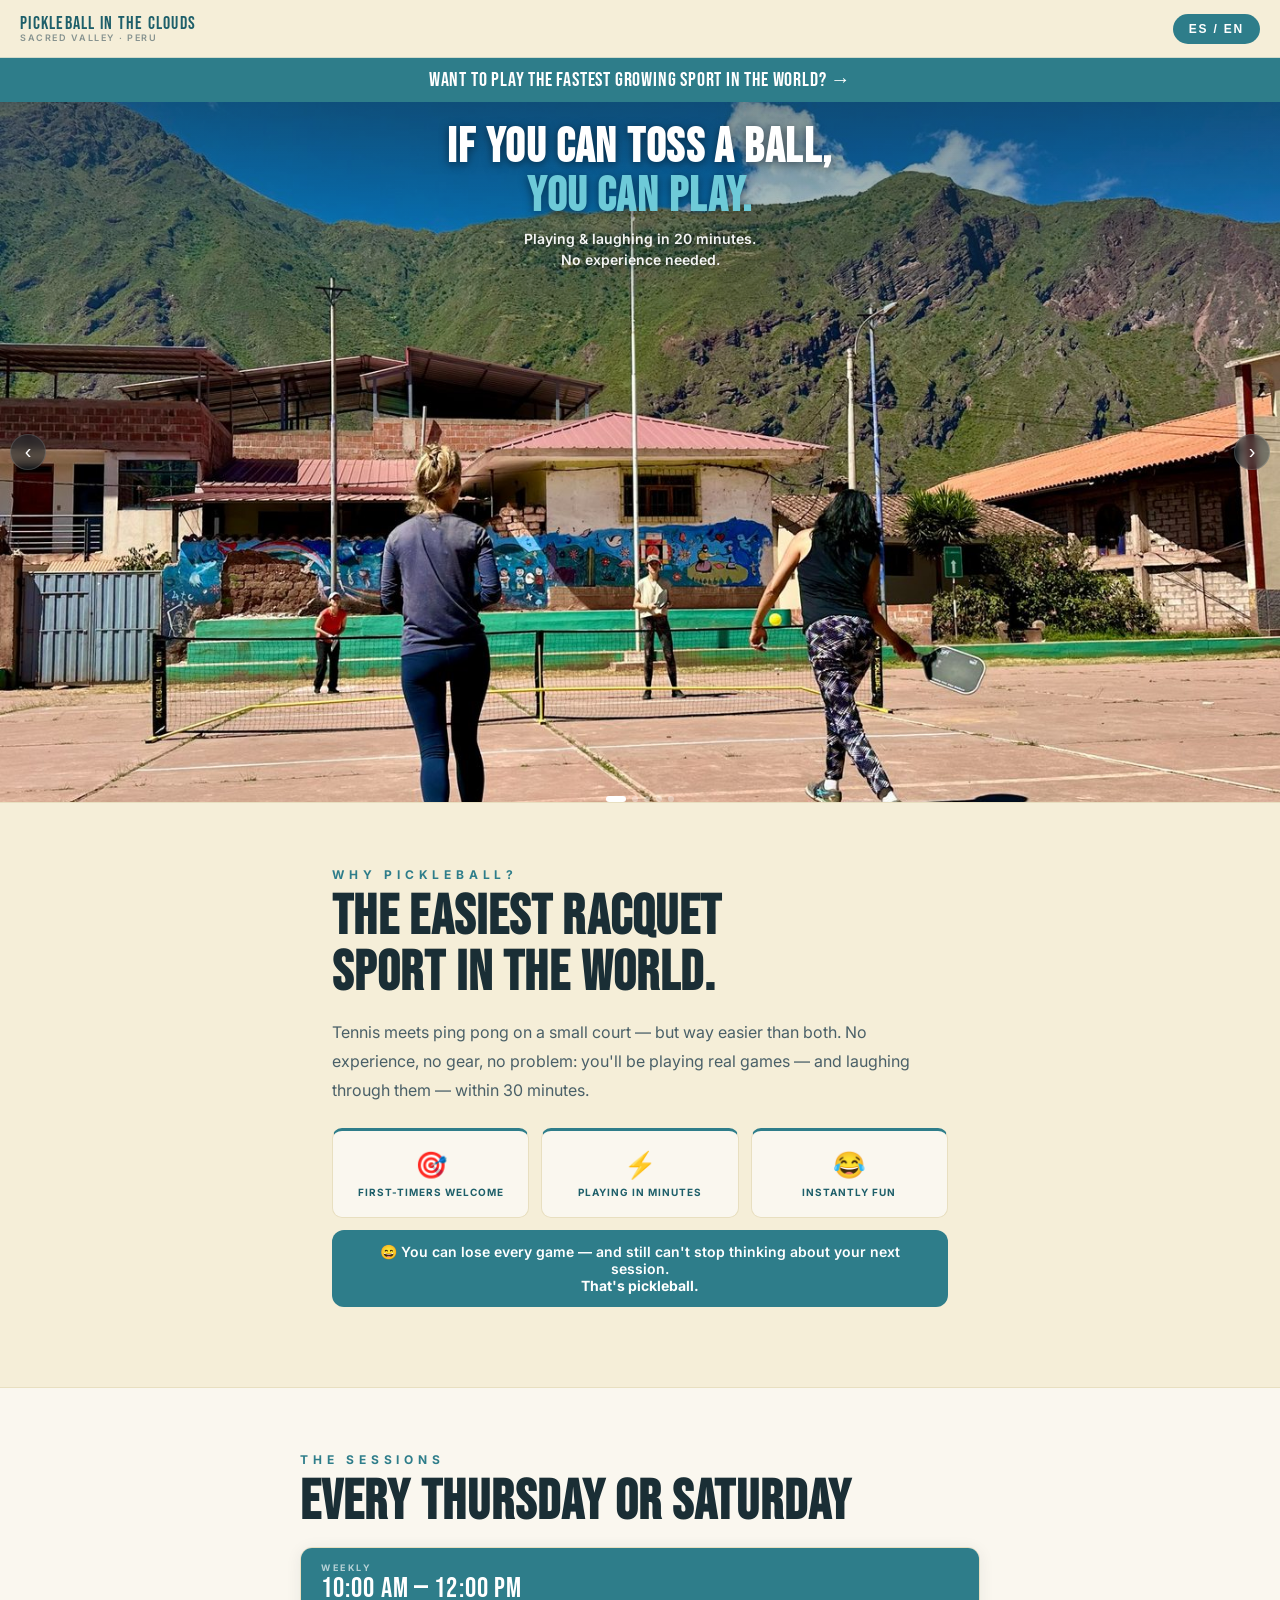
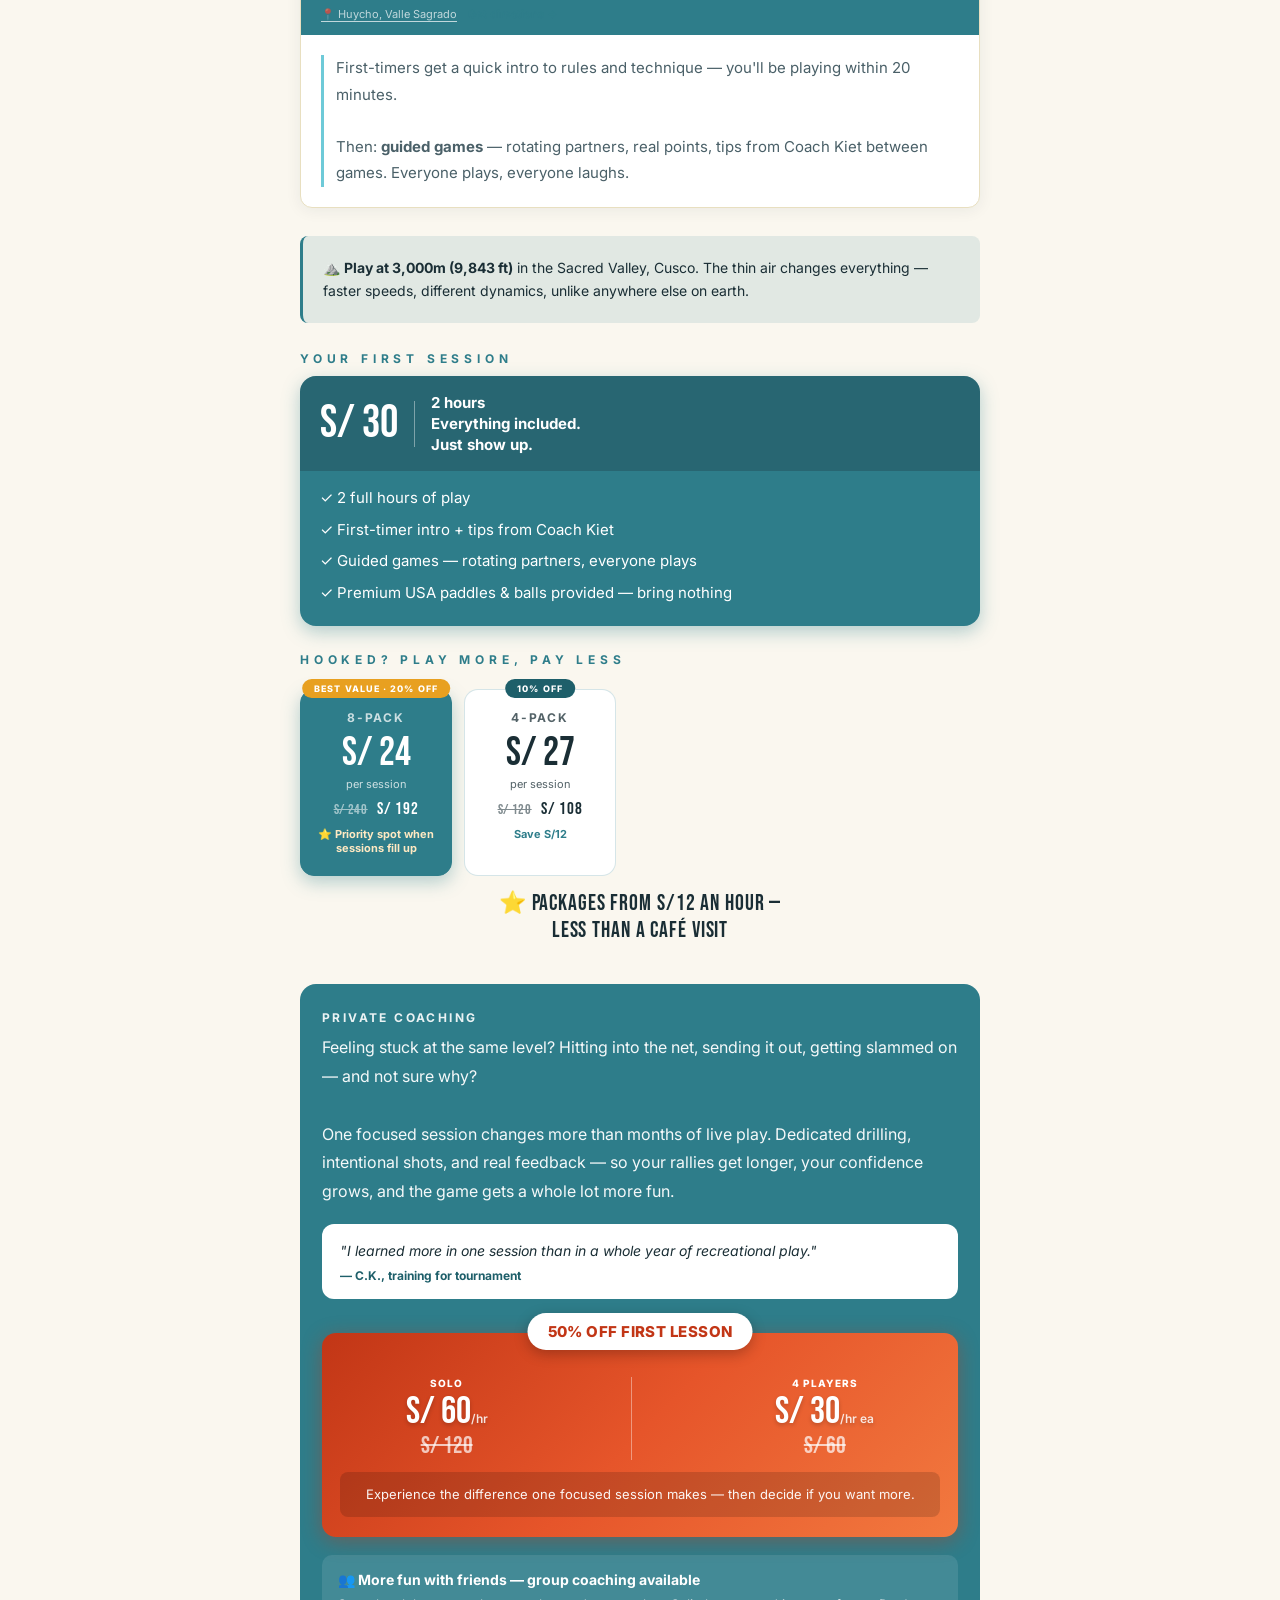
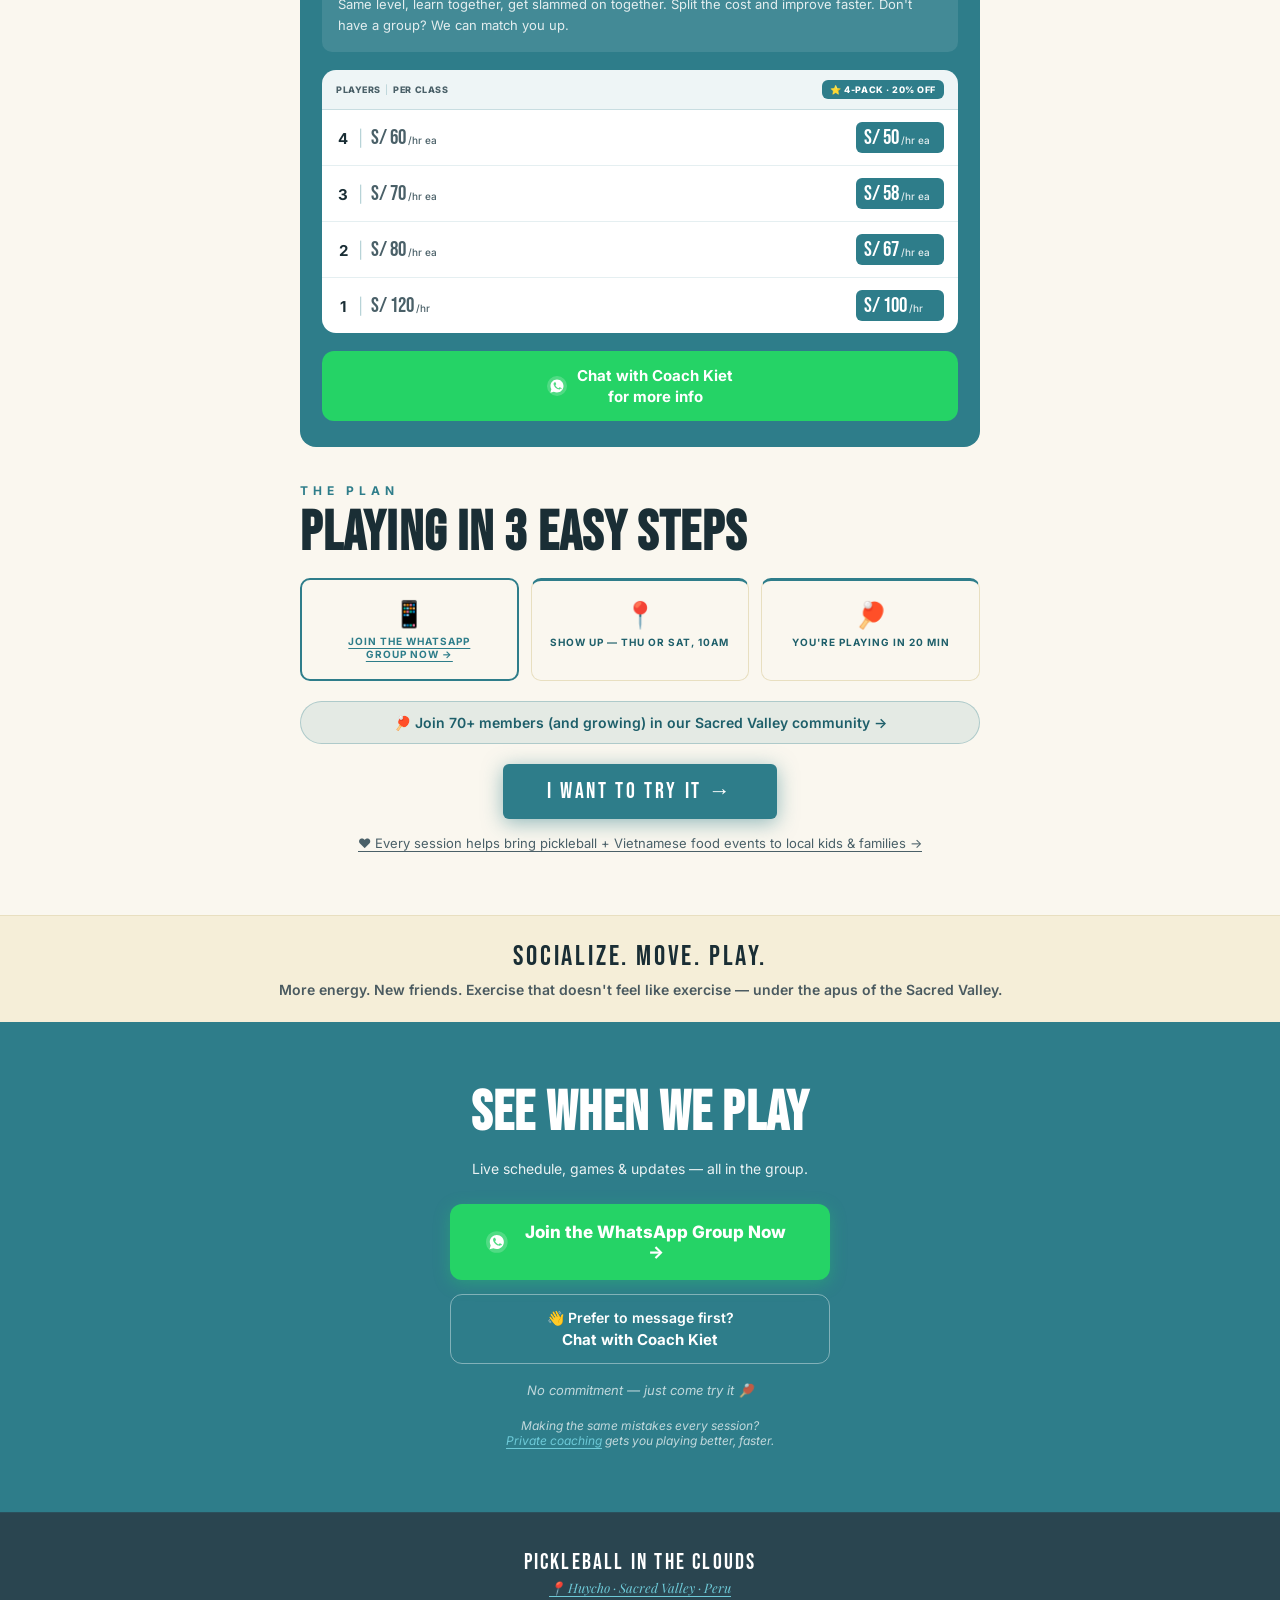
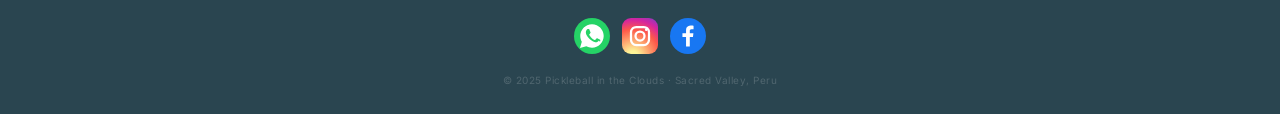
==== commit 850cb705: "Add files via upload" ====
--- a/index.html
+++ b/index.html
@@ -62,17 +62,17 @@
     <div class="slide slide-1 active" style="background-image:url('images/image-1.jpg')"></div>
     <div class="slide slide-xmas" style="background-image:url('images/xmas.jpg')">
       <div class="slide-overlay-light">
-        <p class="slide-caption en">What happens when mountain village kids<br><strong>taste 600+ Vietnamese tequeños & play pickleball</strong> for the first time on Christmas?</p>
-        <p class="slide-caption es">¿Qué pasa cuando niños de la montaña<br><strong>prueban 600+ tequeños vietnamitas & juegan pickleball</strong> por primera vez en Navidad?</p>
+        <p class="slide-caption en">What happens when village kids taste<br><strong>600 Vietnamese tequeños &<br>play pickleball</strong><span class="slide-caption-small">for the first time on Christmas?</span></p>
+        <p class="slide-caption es">¿Qué pasa cuando niños del pueblo prueban<br><strong>600 tequeños vietnamitas &<br>juegan pickleball</strong><span class="slide-caption-small">por primera vez en Navidad?</span></p>
         <div class="slide-social-btns">
-          <a href="https://www.instagram.com/pickleballintheclouds" target="_blank" class="btn-social-slide" onclick="track('ig_slide')">
+          <a href="https://www.instagram.com/p/DZx_jwVFV4T/" target="_blank" class="btn-social-slide" onclick="track('ig_slide')">
             <svg viewBox="0 0 24 24" width="20" height="20"><defs><radialGradient id="ig2" cx="30%" cy="107%" r="150%"><stop offset="0%" stop-color="#fdf497"/><stop offset="50%" stop-color="#fd5949"/><stop offset="68%" stop-color="#d6249f"/><stop offset="100%" stop-color="#285AEB"/></radialGradient></defs><rect width="24" height="24" rx="6" fill="url(#ig2)"/><rect x="6" y="6" width="12" height="12" rx="3.5" fill="none" stroke="#fff" stroke-width="1.5"/><circle cx="12" cy="12" r="3" fill="none" stroke="#fff" stroke-width="1.5"/><circle cx="16.2" cy="7.8" r="0.9" fill="#fff"/></svg>
             <span class="en">See on Instagram</span>
             <span class="es">Ver en Instagram</span>
           </a>
-          <a href="https://www.facebook.com/Pickleballintheclouds" target="_blank" class="btn-social-slide" onclick="track('fb_slide')">
+          <a href="https://www.facebook.com/share/v/1K9MwcxyZh/" target="_blank" class="btn-social-slide" onclick="track('fb_slide')">
             <svg viewBox="0 0 24 24" width="20" height="20"><circle cx="12" cy="12" r="12" fill="#1877F2"/><path d="M13.2 19v-6.3h2.1l.3-2.5h-2.4v-1.5c0-.7.2-1.2 1.2-1.2h1.3V5.1c-.2 0-1-.1-1.9-.1-1.9 0-3.1 1.1-3.1 3.2v1.9H8.3v2.5h2.4V19z" fill="#fff"/></svg>
-            <span>Facebook</span>
+            <span class="en">See full story</span><span class="es">Ver la historia</span>
           </a>
         </div>
       </div>
@@ -323,8 +323,10 @@
           <span class="es">Quiero Probarlo →</span>
         </a>
         <p style="margin:16px 0 0; font-size:13px; color:var(--text-mid);">
-          <span class="en">❤️ Every session helps bring pickleball + Vietnamese food events to local kids & families.</span>
-          <span class="es">❤️ Cada sesión ayuda a llevar pickleball + eventos de comida vietnamita a niños y familias locales.</span>
+          <a href="https://www.instagram.com/p/DZx_jwVFV4T/" target="_blank" onclick="track('kids_ig_post')" style="color:inherit; text-decoration:underline; text-underline-offset:3px;">
+            <span class="en">❤️ Every session helps bring pickleball + Vietnamese food events to local kids & families →</span>
+            <span class="es">❤️ Cada sesión ayuda a llevar pickleball + eventos de comida vietnamita a niños y familias locales →</span>
+          </a>
         </p>
       </div>
     </div>
--- a/css/styles.css
+++ b/css/styles.css
@@ -7,7 +7,7 @@
 }
 *{ margin:0; padding:0; box-sizing:border-box; -webkit-tap-highlight-color:transparent; }
 html{ scroll-behavior:smooth; }
-body{ font-family:'Inter',sans-serif; background:var(--parchment); color:var(--text); overflow-x:hidden; }
+body{ font-family:'Inter',sans-serif; background:var(--parchment); color:var(--text); overflow-x:hidden; padding-top:58px; }
 
 /* NAV */
 nav{
@@ -26,15 +26,16 @@
 
 /* TAGLINE BAR */
 .tagline-bar{
-  position:fixed; top:58px; left:0; right:0; z-index:199;
+  position:sticky; top:58px; z-index:199;
   background:var(--teal);
-  padding:7px 24px;
+  padding:9px 24px;
   text-align:center;
   font-family:'Bebas Neue',cursive;
-  font-size:18px;
-  letter-spacing:0.05em;
+  font-size:20px;
+  letter-spacing:0.04em;
   color:#fff;
-  white-space:nowrap;
+  white-space:normal;
+  line-height:1.3;
   display:block;
   text-decoration:none;
   cursor:pointer;
@@ -44,7 +45,7 @@
 
 /* HERO */
 .hero{
-  margin-top:88px;
+  margin-top:0;
   position:relative;
   width:100%;
   height:calc(100vh - 58px);
@@ -65,17 +66,17 @@
 .slide{
   flex:0 0 100%;
   height:100%;
+  position:relative;
   background-size:cover;
   background-repeat:no-repeat;
   background-position:center 40%;
 }
 /* Desktop - landscape images, show mountains + action */
-.slide-1{ background-position:center 40%; }
-.slide-2{ background-position:center 55%; }
+.slide-1{ background-position:center 55%; }
+.slide-xmas{ background-position:center 40%; }
 .slide-3{ background-position:center 50%; }
 .slide-4{ background-position:center 45%; }
 .slide-5{ background-position:center 50%; }
-.slide-6{ background-position:center 35%; }
 
 /* Slide text overlay - text at top */
 .slide-overlay-light{
@@ -87,17 +88,28 @@
 }
 .slide-caption{
   font-family:'Bebas Neue',cursive;
-  font-size:24px;
-  line-height:1.3;
+  font-size:clamp(20px,4vw,32px);
+  line-height:1.05;
   color:#fff;
-  letter-spacing:0.05em;
-  text-shadow:0 2px 8px rgba(0,0,0,0.75);
-  margin:0 0 14px;
+  letter-spacing:0.03em;
+  text-shadow:0 2px 10px rgba(0,0,0,0.5);
+  margin:0 0 8px;
 }
 .slide-caption strong{
   color:#6ecad8;
   display:block;
-  font-size:28px;
+  font-size:clamp(24px,5vw,40px);
+  line-height:1.05;
+}
+.slide-caption-small{
+  display:block;
+  font-family:'Inter',sans-serif;
+  font-size:14px;
+  font-weight:600;
+  letter-spacing:0.02em;
+  color:rgba(255,255,255,0.95);
+  margin-top:9px;
+  text-shadow:0 1px 6px rgba(0,0,0,0.6);
 }
 /* Branded social buttons on slide */
 .slide-social-btns{
@@ -136,13 +148,44 @@
 }
 
 /* Hero text bottom */
+.hero-top{
+  position:absolute; top:0; left:0; right:0; z-index:3;
+  padding:22px 24px 60px;
+  text-align:center; pointer-events:none;
+  background:linear-gradient(180deg, rgba(26,46,53,0.55) 0%, rgba(26,46,53,0.25) 60%, rgba(26,46,53,0) 100%);
+}
 .hero-text{
   position:absolute; bottom:0; left:0; right:0; z-index:3;
-  padding:0 24px 22px;
+  padding:40px 0 0;
   text-align:center;
   pointer-events:none;
   display:flex; flex-direction:column; align-items:center;
 }
+.hero-headline{
+  font-family:'Bebas Neue',cursive;
+  font-size:clamp(28px,5.5vw,48px); line-height:1.02;
+  color:#fff; letter-spacing:0.03em; margin:0 24px 6px;
+  text-shadow:0 2px 10px rgba(0,0,0,0.5);
+  transition:opacity 0.4s;
+}
+.hero-headline .teal-word{ color:var(--teal-light); }
+.hero-sub{
+  font-size:14px; font-weight:600; color:rgba(255,255,255,0.95); line-height:1.5;
+  margin:0 24px 4px; text-shadow:0 1px 6px rgba(0,0,0,0.6);
+  transition:opacity 0.4s;
+}
+/* Hide headline on the Christmas story slide (index 1) */
+.hero.story-slide .hero-top{ opacity:0; }
+.hero-top{ transition:opacity 0.4s; }
+.hero-cta-bar{
+  display:block; width:100%; pointer-events:all;
+  margin-top:10px;
+  font-family:'Bebas Neue',cursive; font-size:22px; letter-spacing:0.12em;
+  padding:15px 24px; text-align:center;
+  background:var(--teal); color:#fff; text-decoration:none;
+  transition:background 0.25s;
+}
+.hero-cta-bar:hover{ background:var(--teal-dark); }
 .hero-eyebrow{
   font-size:10px; font-weight:700; letter-spacing:0.35em;
   text-transform:uppercase; color:var(--teal-light);
@@ -155,7 +198,7 @@
 }
 .hero-title .teal{ color:var(--teal-light); display:block; }
 .dots-row{
-  display:flex; gap:6px; justify-content:center; margin-top:24px;
+  display:flex; gap:6px; justify-content:center; margin-top:10px;
 }
 .dot{
   width:6px; height:6px; border-radius:3px;
@@ -189,7 +232,7 @@
 
 /* CONTENT */
 .section{ padding:48px 24px; max-width:680px; margin:0 auto; }
-.section-label{ font-size:12px; font-weight:700; letter-spacing:0.4em; text-transform:uppercase; color:var(--teal); margin-bottom:8px; display:block; white-space:nowrap; }
+.section-label{ font-size:12px; font-weight:700; letter-spacing:0.4em; text-transform:uppercase; color:var(--teal); margin-bottom:8px; display:block; }
 .section-title{ font-family:'Bebas Neue',cursive; font-size:clamp(36px,7vw,56px); color:var(--navy); letter-spacing:0.02em; margin-bottom:16px; line-height:1; }
 .divider{ border:none; border-top:1px solid var(--parchment-dark); margin:0; }
 
@@ -203,6 +246,9 @@
 }
 .qh-icon{ font-size:26px; margin-bottom:6px; }
 .qh-label{ font-size:10px; font-weight:700; letter-spacing:0.1em; text-transform:uppercase; color:var(--teal-dark); line-height:1.3; }
+.qh-link{ text-decoration:none; border:2px solid var(--teal); cursor:pointer; transition:background 0.2s; }
+.qh-link .qh-label{ color:var(--teal); text-decoration:underline; text-underline-offset:3px; }
+.qh-link:hover{ background:rgba(46,125,138,0.08); }
 /* LAUGHS BAR */
 .laughs-bar{
   background:var(--teal); color:#fff; border-radius:12px;
@@ -214,8 +260,7 @@
 .sessions-bg{ background:var(--off-white); padding:48px 24px; }
 .sessions-inner{ max-width:680px; margin:0 auto; }
 .session-card{ background:#fff; border:1px solid var(--parchment-dark); border-radius:12px; overflow:hidden; box-shadow:0 2px 16px rgba(26,46,53,0.07); margin-bottom:24px; }
-.session-header{ background:var(--teal); padding:18px 20px; display:flex; align-items:center; gap:16px; }
-.session-day{ font-family:'Bebas Neue',cursive; font-size:48px; color:#fff; line-height:1; border-right:1px solid rgba(255,255,255,0.25); padding-right:16px; flex-shrink:0; }
+.session-header{ background:var(--teal); padding:14px 20px; display:flex; align-items:center; gap:16px; }
 .session-when{ flex:1; }
 .session-recurring{ font-size:9px; font-weight:700; letter-spacing:0.28em; text-transform:uppercase; color:rgba(255,255,255,0.65); margin-bottom:2px; display:block; }
 .session-time{ font-family:'Bebas Neue',cursive; font-size:28px; color:#fff; letter-spacing:0.04em; line-height:1; }
@@ -226,10 +271,35 @@
 .provide-list li{ display:flex; align-items:center; gap:13px; font-size:16px; color:var(--text-mid); }
 .check{ width:28px; height:28px; border-radius:50%; background:var(--teal); color:#fff; display:flex; align-items:center; justify-content:center; font-size:13px; flex-shrink:0; line-height:1; }
 .pricing-highlight{
-  display:table; margin:8px auto 0; padding:8px 18px;
-  background:var(--teal); color:#fff; border-radius:20px;
-  font-size:13px; font-weight:700; letter-spacing:0.03em;
-  text-align:center;
+  display:table; margin:8px auto 0;
+  font-family:'Bebas Neue',cursive; font-size:22px; letter-spacing:0.04em;
+  color:var(--navy); text-align:center;
+}
+/* DROP-IN VALUE STACK */
+.dropin-hero{
+  background:var(--teal); color:#fff; border-radius:16px;
+  padding:22px 20px; margin-top:10px;
+  box-shadow:0 6px 18px rgba(46,125,138,0.35);
+}
+.dropin-price-row{
+  display:flex; align-items:center; gap:0; margin:-22px -20px 16px;
+  padding:16px 20px; background:rgba(26,46,53,0.28);
+  border-radius:16px 16px 0 0;
+}
+.dropin-amount{
+  font-family:'Bebas Neue',cursive; font-size:46px; line-height:1; color:#fff;
+  white-space:nowrap; flex-shrink:0;
+  padding-right:16px; border-right:1px solid rgba(255,255,255,0.4);
+}
+.dropin-includes{
+  font-size:15px; font-weight:700; line-height:1.4; color:#fff;
+  padding-left:16px;
+}
+.dropin-list{ list-style:none; display:flex; flex-direction:column; gap:9px; }
+.dropin-list li{ font-size:15px; color:#fff; line-height:1.5; }
+.pricing-grid-2{ grid-template-columns:repeat(2,1fr); max-width:480px; }
+@media(max-width:600px){
+  .pricing-grid-2{ grid-template-columns:1fr; max-width:none; }
 }
 /* PRICING CARDS */
 .pricing-grid{
@@ -253,6 +323,10 @@
 .price-card-name{ font-size:12px; font-weight:700; letter-spacing:0.14em; text-transform:uppercase; opacity:0.75; margin-bottom:8px; }
 .price-card-amount{ font-family:'Bebas Neue',cursive; font-size:40px; line-height:1; margin-bottom:4px; }
 .price-card-per{ font-size:11px; opacity:0.75; margin-bottom:8px; }
+.price-card-total{
+  font-family:'Bebas Neue',cursive; font-size:17px; margin-bottom:8px; letter-spacing:0.04em;
+}
+.price-card-total s{ opacity:0.55; margin-right:6px; font-size:14px; }
 .price-card-note{ font-size:11px; font-weight:700; color:var(--teal); }
 .price-card-best .price-card-note{ color:#ffe9c2; }
 @media(max-width:600px){
@@ -293,7 +367,7 @@
 .coach-line{ display:inline-flex; align-items:baseline; gap:8px; }
 .coach-sep{ color:rgba(46,125,138,0.35); font-weight:400; }
 .coach-col .coach-sep{ margin:0 2px; }
-.coach-people{ font-size:15px; font-weight:700; color:var(--text); }
+.coach-people{ font-size:15px; font-weight:700; color:var(--text); width:14px; text-align:center; display:inline-block; }
 .coach-price{
   font-family:'Bebas Neue',cursive; font-size:21px;
   color:var(--text-mid); display:inline-flex; align-items:baseline; gap:0;
@@ -307,22 +381,23 @@
 .coach-price.coach-pack small{ color:rgba(255,255,255,0.85); }
 .coach-price small{ font-family:'Inter',sans-serif; font-size:10px; color:var(--text-mid); font-weight:500; margin-left:2px; }
 /* COACHING TRIAL SPECIAL */
+.coach-wa-text{ display:inline-block; text-align:center; line-height:1.4; }
 .coach-trial{
   position:relative;
-  background:linear-gradient(135deg,#c8860a,#e8a020,#f5b83a);
-  border-radius:14px; padding:34px 18px 22px; margin:34px 0 12px;
-  box-shadow:0 4px 20px rgba(200,134,10,0.45);
+  background:linear-gradient(135deg,#c23616,#e6552a,#f2793f);
+  border-radius:14px; padding:34px 18px 20px; margin:34px 0 18px;
+  box-shadow:0 4px 20px rgba(194,54,22,0.4);
 }
 .coach-trial-badge-wrap{
   position:absolute; top:-20px; left:50%; transform:translateX(-50%);
   width:max-content; max-width:90%;
 }
 .coach-trial-badge{
-  font-size:14px; font-weight:800; letter-spacing:0.06em;
-  color:#fff; text-transform:uppercase; text-align:center;
-  background:var(--navy);
-  padding:8px 18px; border-radius:20px;
-  box-shadow:0 4px 14px rgba(26,46,53,0.45), 0 0 0 3px rgba(255,255,255,0.85);
+  font-size:15px; font-weight:800; letter-spacing:0.03em;
+  color:#c23616; text-transform:uppercase; text-align:center;
+  background:#fff;
+  padding:9px 20px; border-radius:20px;
+  box-shadow:0 4px 14px rgba(0,0,0,0.25);
   white-space:nowrap;
 }
 .coach-trial-pct{
@@ -332,11 +407,11 @@
 }
 .coach-trial-label{
   font-size:10px; font-weight:800; letter-spacing:0.1em;
-  text-transform:uppercase; color:rgba(255,255,255,0.85); margin-bottom:4px;
+  text-transform:uppercase; color:#fff; margin-bottom:4px;
 }
 .coach-trial-inner{
   display:flex; align-items:center; justify-content:space-around; gap:12px;
-  padding:10px 0 6px; margin-bottom:14px;
+  padding:10px 0 0; margin-bottom:0;
 }
 .coach-trial-cross{
   font-family:'Bebas Neue',cursive; font-size:24px;
@@ -355,14 +430,17 @@
 }
 .coach-trial-desc{
   font-size:13px; color:rgba(255,255,255,0.95); line-height:1.6;
-  text-align:center; padding:12px 8px; margin-top:2px;
+  text-align:center; padding:12px 8px; margin-top:12px;
   background:rgba(0,0,0,0.15); border-radius:8px;
 }
 .social-proof{
   margin-top:20px; padding:12px 18px; text-align:center;
   background:rgba(46,125,138,0.1); border-radius:24px;
+  border:1.5px solid rgba(46,125,138,0.3);
   font-size:14px; font-weight:600; color:var(--teal-dark);
-}
+  transition:background 0.2s;
+}
+a.social-proof:hover{ background:rgba(46,125,138,0.18); }
 /* WHAT DETAIL */
 .what-detail{ display:grid; grid-template-columns:1fr 1fr; gap:12px; margin:16px 0; }
 .what-detail-item{
@@ -458,19 +536,15 @@
   .hero{ height:60vh; min-height:340px; max-height:500px; }
 
   /* Override inline background-image with mobile portrait versions */
-  .slide-1{ background-position:center 40%; }
-  .slide-2{ background-image:url('images/image-1-mobile.jpg') !important; background-position:center 40%; }
-  .slide-3{ background-image:url('images/image-2-mobile.jpg') !important; background-position:center 35%; }
-  .slide-4{ background-image:url('images/image-3-mobile.jpg') !important; background-position:center 40%; }
-  .slide-5{ background-image:url('images/image-5-mobile.jpg') !important; background-position:center 30%; }
-
-  /* Smaller caption text on mobile */
-  .slide-caption{ font-size:18px; }
-  .slide-caption strong{ font-size:20px; }
+  .slide-1{ background-image:url('../images/image-1-mobile.jpg') !important; background-position:center 40%; }
+  .slide-xmas{ background-position:center 40%; }
+  .slide-3{ background-image:url('../images/image-2-mobile.jpg') !important; background-position:center 35%; }
+  .slide-4{ background-image:url('../images/image-3-mobile.jpg') !important; background-position:center 40%; }
+  .slide-5{ background-image:url('../images/image-5-mobile.jpg') !important; background-position:center 30%; }
 
   .nav-brand{ font-size:22px; }
   .nav-brand small{ font-size:10px; }
-  .tagline-bar{ font-size:13px; white-space:normal; line-height:1.3; padding:6px 16px; }
+  .tagline-bar{ font-size:15px; white-space:normal; line-height:1.3; padding:8px 16px; }
 }
 
 @media(min-width:768px){
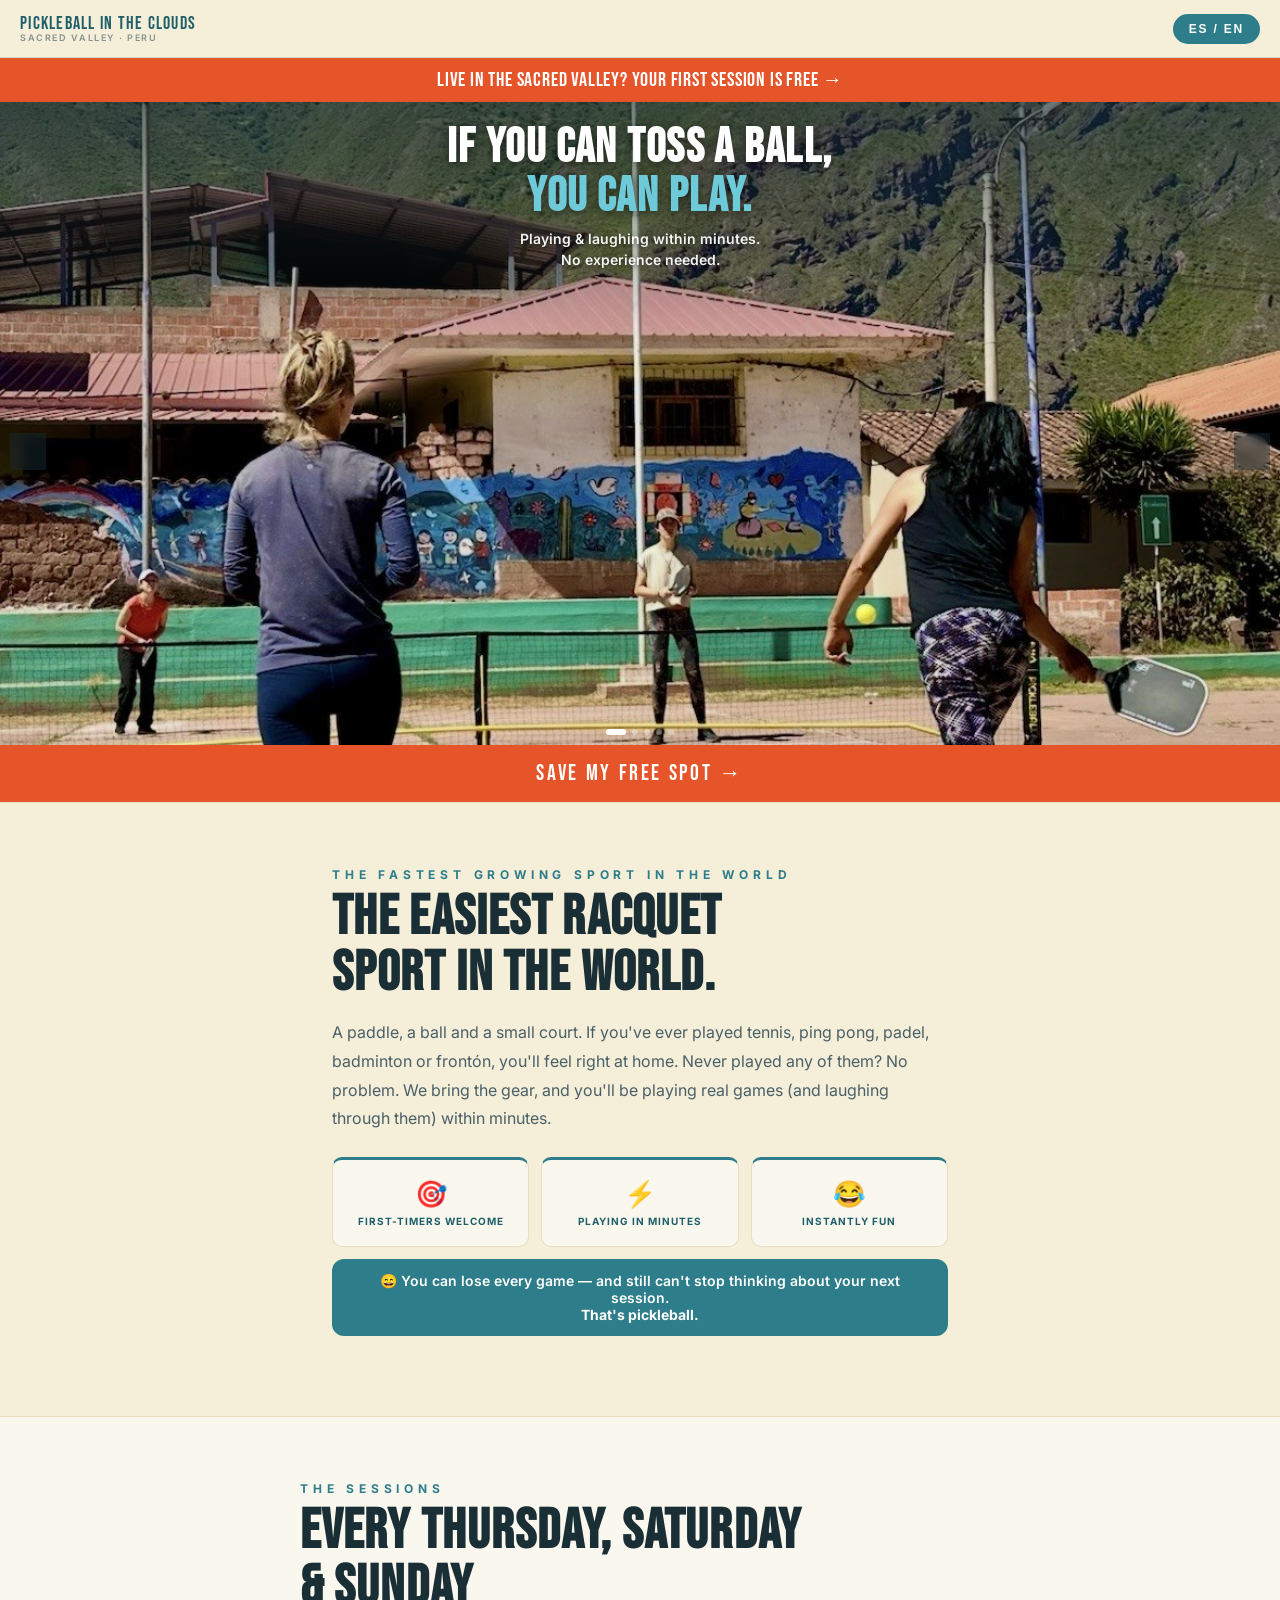
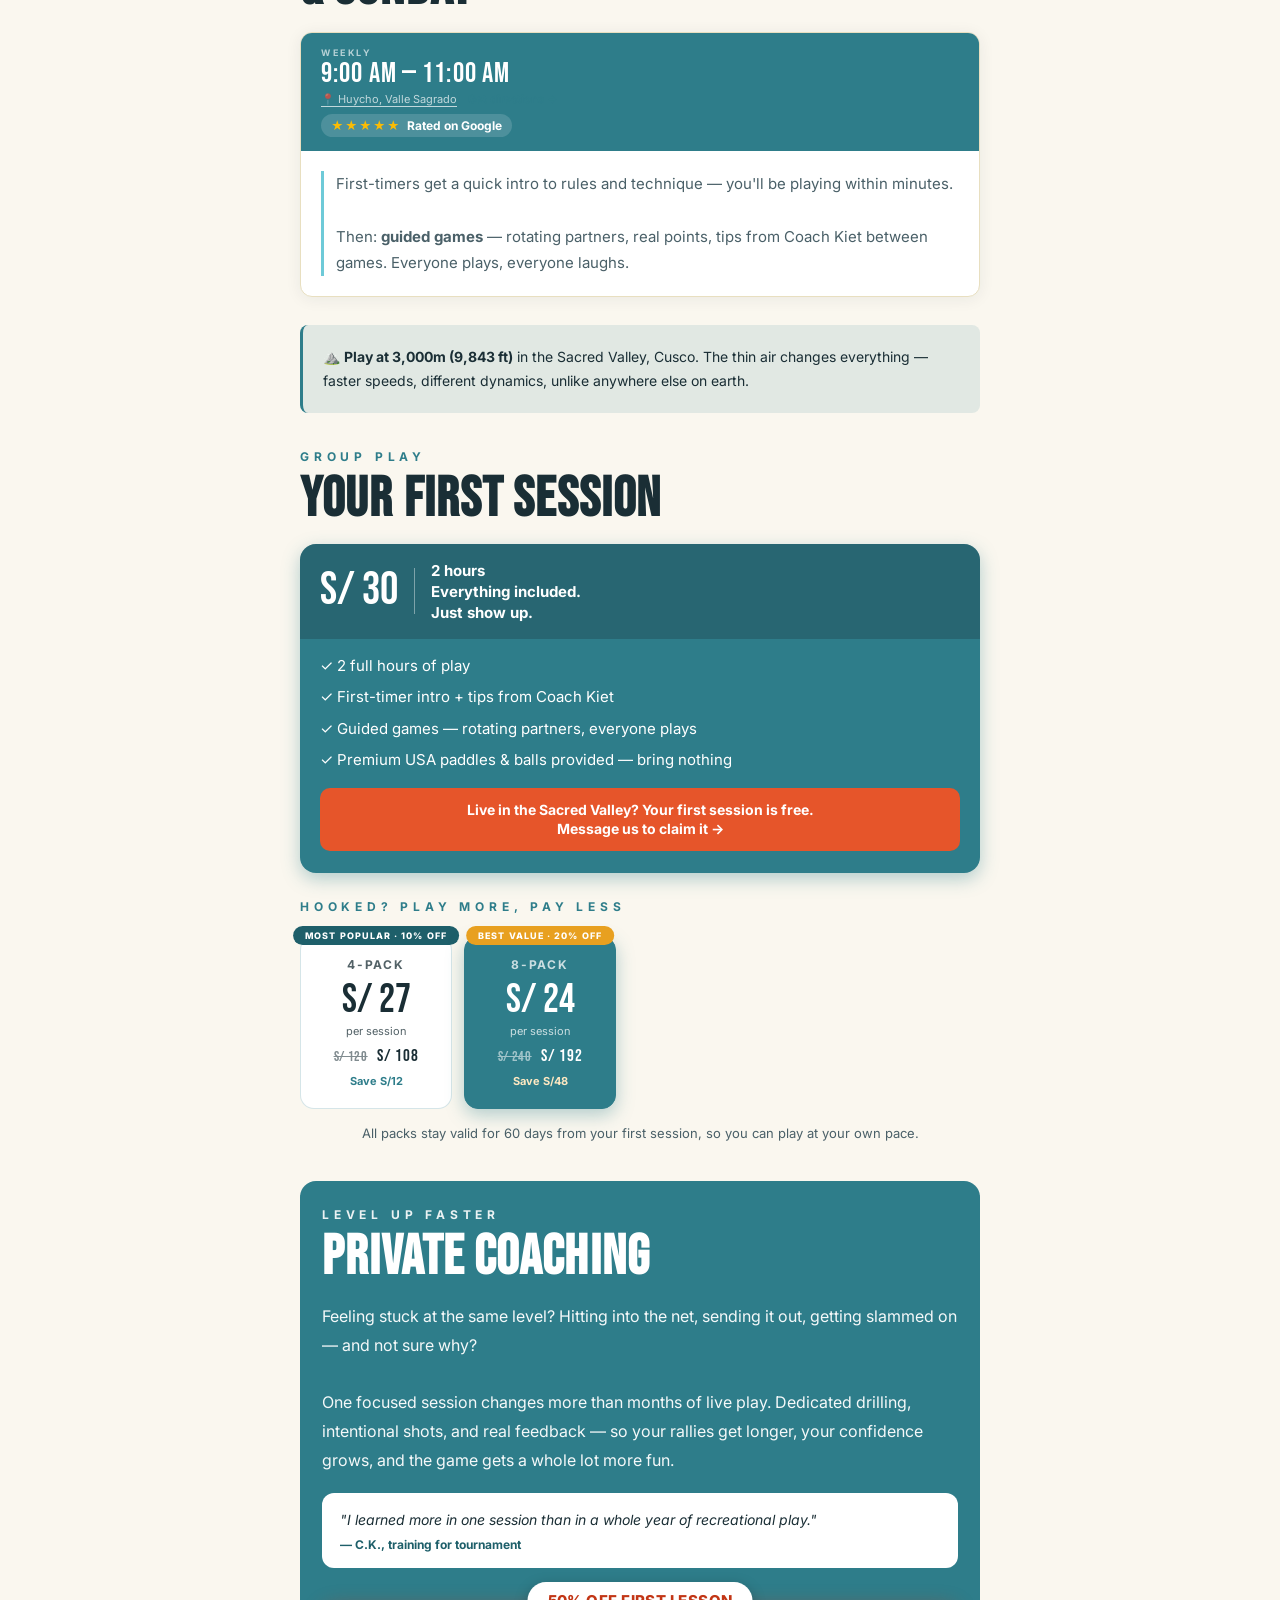
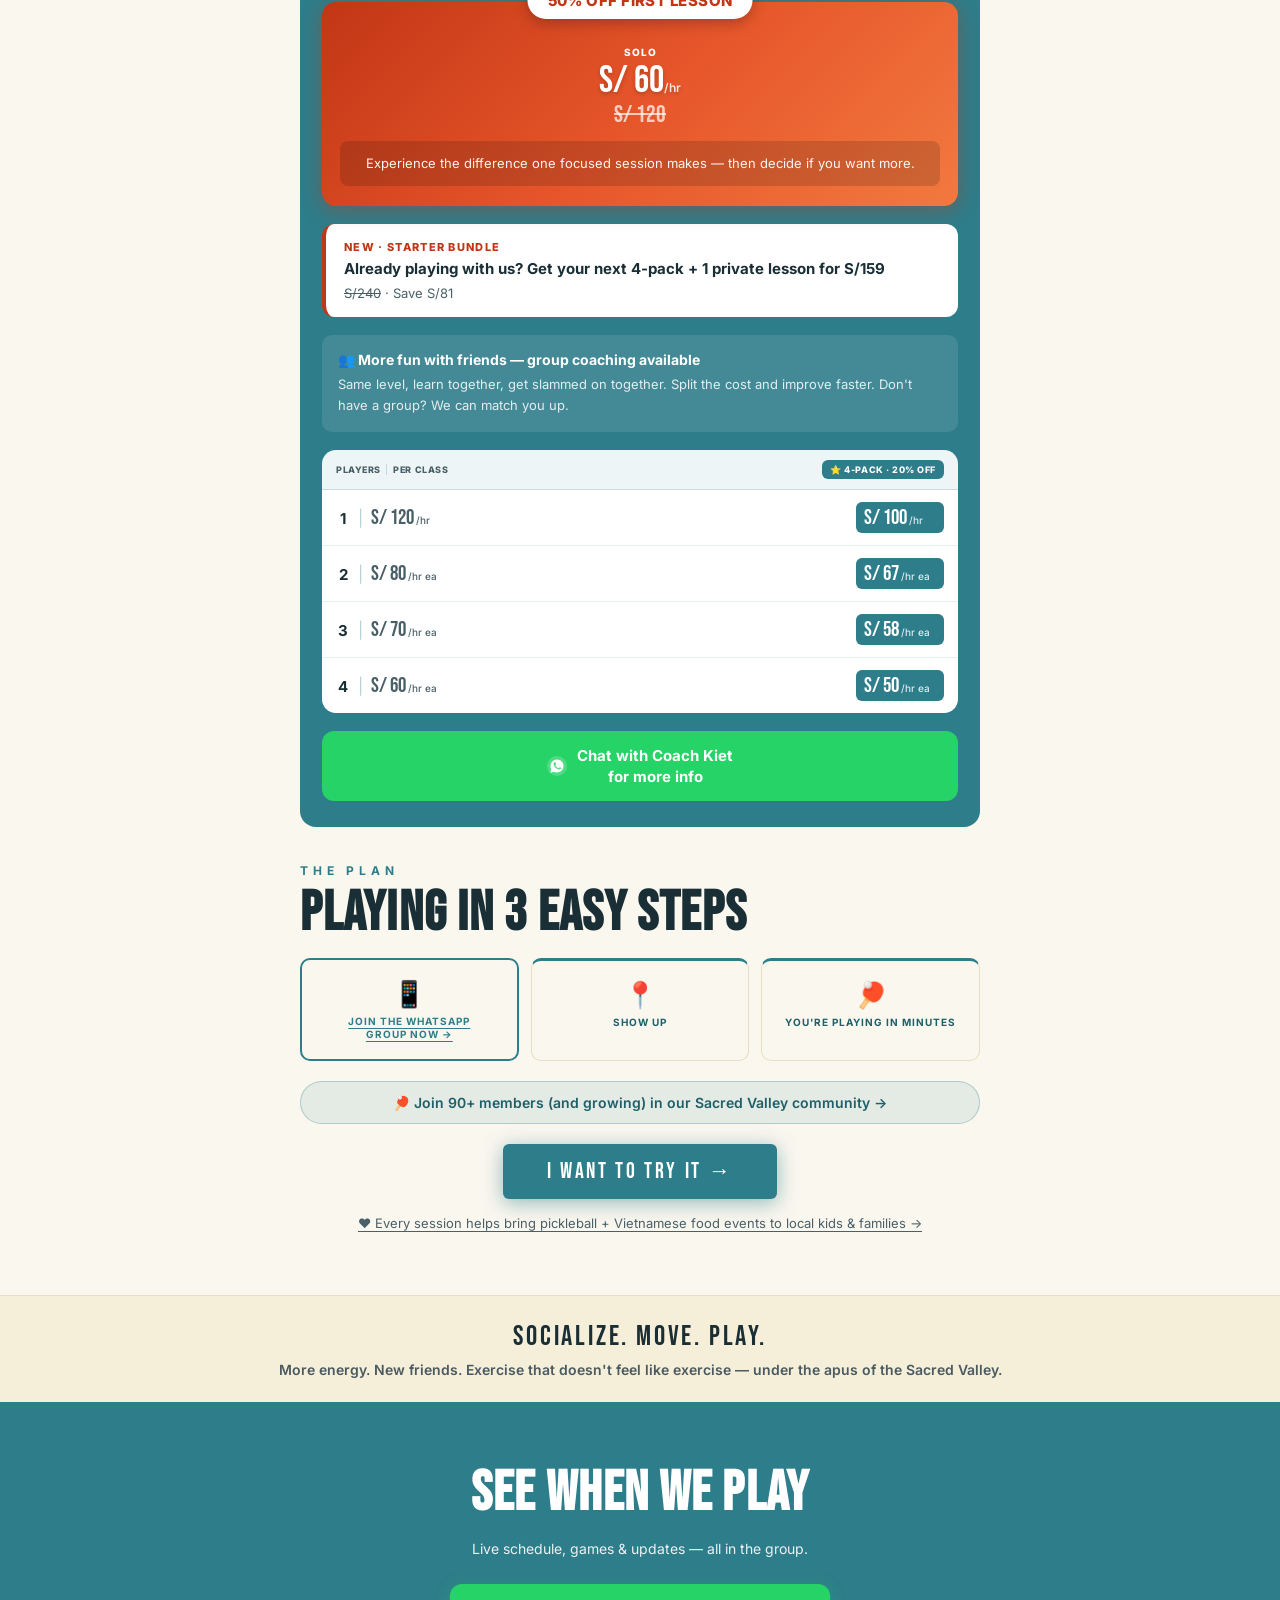
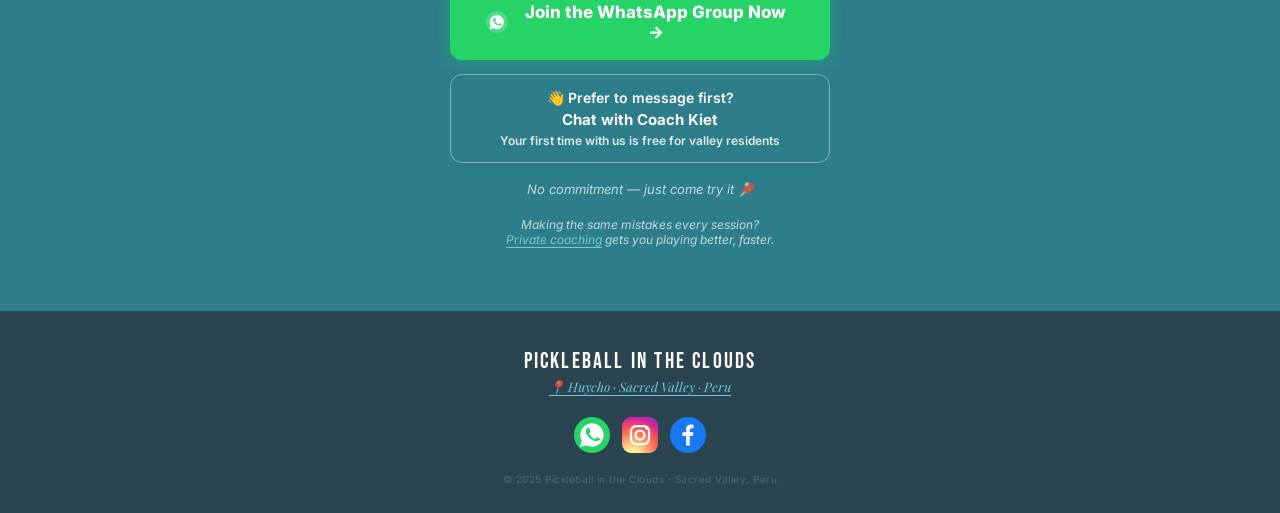
==== commit 3cf61b49: "Add files via upload" ====
--- a/index.html
+++ b/index.html
@@ -51,9 +51,9 @@
 </nav>
 
 <!-- TAGLINE BAR -->
-<a href="#signup" class="tagline-bar" onclick="track('top_bar')">
-  <span class="en">WANT TO PLAY THE FASTEST GROWING SPORT IN THE WORLD? →</span>
-  <span class="es">¿QUIERES JUGAR EL DEPORTE DE MÁS RÁPIDO CRECIMIENTO? →</span>
+<a href="https://wa.me/17144785438" target="_blank" class="tagline-bar wa-free" data-src="top_bar" style="background:#e6552a;">
+  <span class="en">LIVE IN THE SACRED VALLEY? YOUR FIRST SESSION IS FREE →</span>
+  <span class="es">¿VIVES EN EL VALLE SAGRADO? TU PRIMERA SESIÓN ES GRATIS →</span>
 </a>
 
 <!-- HERO -->
@@ -93,16 +93,16 @@
       <span class="es">Si Puedes Lanzar una Pelota,<br><span class="teal-word">Puedes Jugar.</span></span>
     </h1>
     <p class="hero-sub">
-      <span class="en">Playing & laughing in 20 minutes.<br>No experience needed.</span>
-      <span class="es">Jugando y riendo en 20 minutos.<br>Sin experiencia.</span>
+      <span class="en">Playing & laughing within minutes.<br>No experience needed.</span>
+      <span class="es">Jugando y riendo en minutos.<br>Sin experiencia.</span>
     </p>
   </div>
 
   <div class="hero-text" id="heroText">
     <div class="dots-row" id="dotsWrap"><button class="dot active" onclick="goTo(0)" aria-label="Go to slide 1"></button><button class="dot" onclick="goTo(1)" aria-label="Go to slide 2"></button><button class="dot" onclick="goTo(2)" aria-label="Go to slide 3"></button><button class="dot" onclick="goTo(3)" aria-label="Go to slide 4"></button><button class="dot" onclick="goTo(4)" aria-label="Go to slide 5"></button></div>
-    <a href="#signup" class="hero-cta-bar" id="heroBtn" onclick="track('hero')">
-      <span class="en">I Want to Try It →</span>
-      <span class="es">Quiero Probarlo →</span>
+    <a href="https://wa.me/17144785438" target="_blank" class="hero-cta-bar wa-free" id="heroBtn" data-src="hero" style="background:#e6552a;">
+      <span class="en">Save My Free Spot →</span>
+      <span class="es">Reserva Mi Lugar Gratis →</span>
     </a>
   </div>
 </section>
@@ -111,12 +111,12 @@
 
 <!-- WHAT IS PICKLEBALL -->
 <section class="section" id="what">
-  <span class="section-label en">Why Pickleball?</span>
-  <span class="section-label es">¿Por qué Pickleball?</span>
+  <span class="section-label en">The Fastest Growing Sport in the World</span>
+  <span class="section-label es">El Deporte de Más Rápido Crecimiento del Mundo</span>
   <h2 class="section-title en">The Easiest Racquet<br>Sport in the World.</h2>
   <h2 class="section-title es">El Deporte de Raqueta<br>Más Fácil del Mundo.</h2>
-  <p class="what-text en">Tennis meets ping pong on a small court — but way easier than both. No experience, no gear, no problem: you'll be playing real games — and laughing through them — within 30 minutes.</p>
-  <p class="what-text es">Tenis con ping pong en una cancha pequeña — pero mucho más fácil que ambos. Sin experiencia, sin equipo, sin problema: jugarás partidos reales — riéndote todo el rato — en menos de 30 minutos.</p>
+  <p class="what-text en">A paddle, a ball and a small court. If you've ever played tennis, ping pong, padel, badminton or frontón, you'll feel right at home. Never played any of them? No problem. We bring the gear, and you'll be playing real games (and laughing through them) within minutes.</p>
+  <p class="what-text es">Una paleta, una pelota y una cancha pequeña. Si alguna vez jugaste tenis, ping pong, pádel, bádminton o frontón, te sentirás como en casa. ¿Nunca jugaste ninguno? No hay problema. Nosotros ponemos el equipo, y estarás jugando partidos reales (y riéndote) en minutos.</p>
   <div class="quick-hits">
     <div class="qh"><div class="qh-icon">🎯</div><div class="qh-label en">First-Timers Welcome</div><div class="qh-label es">Primera Vez</div></div>
     <div class="qh"><div class="qh-icon">⚡</div><div class="qh-label en">Playing in Minutes</div><div class="qh-label es">Jugando en Minutos</div></div>
@@ -135,23 +135,27 @@
   <div class="sessions-inner">
     <span class="section-label en">The Sessions</span>
     <span class="section-label es">Las Sesiones</span>
-    <h2 class="section-title en">Every Thursday or Saturday</h2>
-    <h2 class="section-title es">Cada Jueves o Sábado</h2>
+    <h2 class="section-title en">Every Thursday, Saturday<br>&amp; Sunday</h2>
+    <h2 class="section-title es">Cada Jueves, Sábado<br>y Domingo</h2>
     <div class="session-card">
       <div class="session-header">
         <div class="session-when">
           <span class="session-recurring en">Weekly</span>
           <span class="session-recurring es">Semanal</span>
-          <div class="session-time">10:00 AM — 12:00 PM</div>
+          <div class="session-time">9:00 AM — 11:00 AM</div>
           <div class="session-loc">
-            <a href="https://maps.app.goo.gl/RBADgs5QPrM97pjN8" target="_blank" style="color:inherit; text-decoration:underline; text-underline-offset:3px;" onclick="track('map_session_card')">📍 Huycho, Valle Sagrado</a>
-            <a href="https://maps.app.goo.gl/RBADgs5QPrM97pjN8" target="_blank" style="display:inline-block; margin-left:8px; font-size:11px; color:var(--teal); font-weight:700; text-decoration:none;" onclick="track('map_directions')"><span class="en">Get directions →</span><span class="es">Cómo llegar →</span></a>
+            <a href="https://maps.app.goo.gl/B39VNR7BFdCJuPrc8" target="_blank" style="color:inherit; text-decoration:underline; text-underline-offset:3px;" onclick="track('map_session_card')">📍 Huycho, Valle Sagrado</a>
+            <a href="https://maps.app.goo.gl/B39VNR7BFdCJuPrc8" target="_blank" style="display:inline-block; margin-left:8px; font-size:11px; color:var(--teal); font-weight:700; text-decoration:none;" onclick="track('map_directions')"><span class="en">Get directions →</span><span class="es">Cómo llegar →</span></a>
           </div>
+          <a href="https://maps.app.goo.gl/B39VNR7BFdCJuPrc8" target="_blank" onclick="track('google_rating')" style="display:inline-flex; align-items:center; gap:6px; margin-top:8px; padding:4px 10px; background:rgba(255,255,255,0.15); border-radius:14px; color:#fff; font-size:12px; font-weight:700; text-decoration:none;">
+            <span style="color:#fbbc04; letter-spacing:1px;">★★★★★</span>
+            <span class="en">Rated on Google</span><span class="es">Calificado en Google</span>
+          </a>
         </div>
       </div>
       <div class="session-body">
-        <p class="session-note en">First-timers get a quick intro to rules and technique — you'll be playing within 20 minutes.<br><br>Then: <strong>guided games</strong> — rotating partners, real points, tips from Coach Kiet between games. Everyone plays, everyone laughs.</p>
-        <p class="session-note es">Si es tu primera vez, recibes una intro rápida a las reglas y la técnica — estarás jugando en 20 minutos.<br><br>Después: <strong>juegos guiados</strong> — rotando parejas, puntos reales, consejos de Coach Kiet entre partidos. Todos juegan, todos ríen.</p>
+        <p class="session-note en">First-timers get a quick intro to rules and technique — you'll be playing within minutes.<br><br>Then: <strong>guided games</strong> — rotating partners, real points, tips from Coach Kiet between games. Everyone plays, everyone laughs.</p>
+        <p class="session-note es">Si es tu primera vez, recibes una intro rápida a las reglas y la técnica — estarás jugando en minutos.<br><br>Después: <strong>juegos guiados</strong> — rotando parejas, puntos reales, consejos de Coach Kiet entre partidos. Todos juegan, todos ríen.</p>
       </div>
     </div>
 
@@ -162,10 +166,12 @@
     </div>
 
     <!-- PRICING: FIRST SESSION VALUE STACK -->
-    <span class="section-label" style="margin-top:28px;display:block;">
-      <span class="en">Your First Session</span>
-      <span class="es">Tu Primera Sesión</span>
+    <span class="section-label" style="margin-top:36px;display:block;">
+      <span class="en">Group Play</span>
+      <span class="es">Juego en Grupo</span>
     </span>
+    <h2 class="section-title en">Your First Session</h2>
+    <h2 class="section-title es">Tu Primera Sesión</h2>
     <div class="dropin-hero">
       <div class="dropin-price-row">
         <div class="dropin-amount">S/ 30</div>
@@ -180,6 +186,10 @@
         <li><span class="en">✓ Guided games — rotating partners, everyone plays</span><span class="es">✓ Juegos guiados — rotando parejas, todos juegan</span></li>
         <li><span class="en">✓ Premium USA paddles & balls provided — bring nothing</span><span class="es">✓ Paletas y pelotas premium de USA — no traigas nada</span></li>
       </ul>
+      <a href="https://wa.me/17144785438" target="_blank" class="wa-free" data-src="first_session_card" style="display:block; margin-top:16px; padding:12px 14px; background:#e6552a; border-radius:10px; color:#fff; text-decoration:none; text-align:center; font-weight:700; font-size:14px; line-height:1.4;">
+        <span class="en">Live in the Sacred Valley? Your first session is free.<br>Message us to claim it →</span>
+        <span class="es">¿Vives en el Valle Sagrado? Tu primera sesión es gratis.<br>Escríbenos para reclamarla →</span>
+      </a>
     </div>
 
     <!-- PACKS -->
@@ -188,6 +198,18 @@
       <span class="es">¿Te Enganchó? Juega Más, Paga Menos</span>
     </span>
     <div class="pricing-grid pricing-grid-2">
+      <div class="price-card">
+        <div class="price-card-badge badge-teal en">MOST POPULAR · 10% OFF</div>
+        <div class="price-card-badge badge-teal es">MÁS POPULAR · 10% DTO</div>
+        <div class="price-card-name en">4-Pack</div>
+        <div class="price-card-name es">Paquete de 4</div>
+        <div class="price-card-amount">S/ 27</div>
+        <div class="price-card-per en">per session</div>
+        <div class="price-card-per es">por sesión</div>
+        <div class="price-card-total"><s>S/ 120</s> S/ 108</div>
+        <div class="price-card-note en">Save S/12</div>
+        <div class="price-card-note es">Ahorra S/12</div>
+      </div>
       <div class="price-card price-card-best">
         <div class="price-card-badge en">BEST VALUE · 20% OFF</div>
         <div class="price-card-badge es">MEJOR PRECIO · 20% DTO</div>
@@ -197,33 +219,23 @@
         <div class="price-card-per en">per session</div>
         <div class="price-card-per es">por sesión</div>
         <div class="price-card-total"><s>S/ 240</s> S/ 192</div>
-        <div class="price-card-note en">⭐ Priority spot when sessions fill up</div>
-        <div class="price-card-note es">⭐ Cupo prioritario cuando se llenan las sesiones</div>
-      </div>
-      <div class="price-card">
-        <div class="price-card-badge badge-teal en">10% OFF</div>
-        <div class="price-card-badge badge-teal es">10% DTO</div>
-        <div class="price-card-name en">4-Pack</div>
-        <div class="price-card-name es">Paquete de 4</div>
-        <div class="price-card-amount">S/ 27</div>
-        <div class="price-card-per en">per session</div>
-        <div class="price-card-per es">por sesión</div>
-        <div class="price-card-total"><s>S/ 120</s> S/ 108</div>
-        <div class="price-card-note en">Save S/12</div>
-        <div class="price-card-note es">Ahorra S/12</div>
-      </div>
-    </div>
-    <p class="pricing-highlight" style="display:block; text-align:center; margin:14px 0 0;">
-      <span class="en">⭐ Packages from S/12 an hour —<br>less than a café visit</span>
-      <span class="es">⭐ Paquetes desde S/12 la hora —<br>menos que una visita al café</span>
+        <div class="price-card-note en">Save S/48</div>
+        <div class="price-card-note es">Ahorra S/48</div>
+      </div>
+    </div>
+    <p style="text-align:center; margin:16px 0 0; font-size:13px; color:var(--text-mid);">
+      <span class="en">All packs stay valid for 60 days from your first session, so you can play at your own pace.</span>
+      <span class="es">Todos los paquetes son válidos por 60 días desde tu primera sesión, para que juegues a tu ritmo.</span>
     </p>
 
     <!-- PRIVATE COACHING -->
     <div class="coach-section" id="coaching">
-      <span class="section-label" style="color:rgba(255,255,255,0.85); letter-spacing:0.2em;">
-        <span class="en">Private Coaching</span>
-        <span class="es">Clases Privadas</span>
+      <span class="section-label" style="color:rgba(255,255,255,0.85);">
+        <span class="en">Level Up Faster</span>
+        <span class="es">Mejora Más Rápido</span>
       </span>
+      <h2 class="section-title en" style="color:#fff;">Private Coaching</h2>
+      <h2 class="section-title es" style="color:#fff;">Clases Privadas</h2>
 
       <p class="what-text" style="margin-bottom:18px; color:rgba(255,255,255,0.95);">
         <span class="en">Feeling stuck at the same level? Hitting into the net, sending it out, getting slammed on — and not sure why?<br><br>One focused session changes more than months of live play. Dedicated drilling, intentional shots, and real feedback — so your rallies get longer, your confidence grows, and the game gets a whole lot more fun.</span>
@@ -255,17 +267,24 @@
             <div class="coach-trial-price">S/ 60<small>/hr</small></div>
             <div class="coach-trial-cross">S/ 120</div>
           </div>
-          <div style="width:1px; background:rgba(255,255,255,0.4); align-self:stretch;"></div>
-          <div style="text-align:center;">
-            <div class="coach-trial-label en">4 Players</div>
-            <div class="coach-trial-label es">4 Jugadores</div>
-            <div class="coach-trial-price">S/ 30<small class="en">/hr ea</small><small class="es">/hr c/u</small></div>
-            <div class="coach-trial-cross">S/ 60</div>
-          </div>
         </div>
         <p class="coach-trial-desc">
           <span class="en">Experience the difference one focused session makes — then decide if you want more.</span>
           <span class="es">Siente la diferencia de una sesión enfocada — luego decides si quieres más.</span>
+        </p>
+      </div>
+
+      <!-- STARTER BUNDLE -->
+      <div style="margin:18px 0 0; padding:16px 18px; background:#fff; border-radius:12px; border-left:4px solid #c23616;">
+        <p style="margin:0 0 4px; color:#c23616; font-size:11px; font-weight:800; letter-spacing:0.12em;">
+          <span class="en">NEW · STARTER BUNDLE</span><span class="es">NUEVO · PAQUETE INICIAL</span>
+        </p>
+        <p style="margin:0 0 6px; color:var(--navy); font-size:15px; font-weight:700; line-height:1.4;">
+          <span class="en">Already playing with us? Get your next 4-pack + 1 private lesson for S/159</span>
+          <span class="es">¿Ya juegas con nosotros? Tu próximo pack de 4 + 1 clase privada por S/159</span>
+        </p>
+        <p style="margin:0; color:var(--text-mid); font-size:13px;">
+          <span class="en"><s>S/240</s> · Save S/81</span><span class="es"><s>S/240</s> · Ahorra S/81</span>
         </p>
       </div>
 
@@ -288,14 +307,14 @@
           <span class="coach-col es" style="white-space:nowrap;">Jugadores <span class="coach-sep">|</span> Por Clase</span>
           <span class="coach-col coach-col-pack en" style="white-space:nowrap;">⭐ 4-Pack · 20% off</span><span class="coach-col coach-col-pack es" style="white-space:nowrap;">⭐ Pack 4 · 20% dto</span>
         </div>
+        <div class="coach-row"><span class="coach-line"><span class="coach-people">1</span><span class="coach-sep">|</span><span class="coach-price">S/ 120<small>/hr</small></span></span><span class="coach-price coach-pack">S/ 100<small>/hr</small></span></div>
+        <div class="coach-row"><span class="coach-line"><span class="coach-people">2</span><span class="coach-sep">|</span><span class="coach-price">S/ 80<small class="en">/hr ea</small><small class="es">/hr c/u</small></span></span><span class="coach-price coach-pack">S/ 67<small class="en">/hr ea</small><small class="es">/hr c/u</small></span></div>
+        <div class="coach-row"><span class="coach-line"><span class="coach-people">3</span><span class="coach-sep">|</span><span class="coach-price">S/ 70<small class="en">/hr ea</small><small class="es">/hr c/u</small></span></span><span class="coach-price coach-pack">S/ 58<small class="en">/hr ea</small><small class="es">/hr c/u</small></span></div>
         <div class="coach-row"><span class="coach-line"><span class="coach-people">4</span><span class="coach-sep">|</span><span class="coach-price">S/ 60<small class="en">/hr ea</small><small class="es">/hr c/u</small></span></span><span class="coach-price coach-pack">S/ 50<small class="en">/hr ea</small><small class="es">/hr c/u</small></span></div>
-        <div class="coach-row"><span class="coach-line"><span class="coach-people">3</span><span class="coach-sep">|</span><span class="coach-price">S/ 70<small class="en">/hr ea</small><small class="es">/hr c/u</small></span></span><span class="coach-price coach-pack">S/ 58<small class="en">/hr ea</small><small class="es">/hr c/u</small></span></div>
-        <div class="coach-row"><span class="coach-line"><span class="coach-people">2</span><span class="coach-sep">|</span><span class="coach-price">S/ 80<small class="en">/hr ea</small><small class="es">/hr c/u</small></span></span><span class="coach-price coach-pack">S/ 67<small class="en">/hr ea</small><small class="es">/hr c/u</small></span></div>
-        <div class="coach-row"><span class="coach-line"><span class="coach-people">1</span><span class="coach-sep">|</span><span class="coach-price">S/ 120<small>/hr</small></span></span><span class="coach-price coach-pack">S/ 100<small>/hr</small></span></div>
       </div>
 
       <!-- WA CTA -->
-      <a href="https://wa.me/17144785438" target="_blank" onclick="fbq('track','Contact'); track('coach_wa_chat')" style="display:flex; align-items:center; justify-content:center; gap:10px; margin-top:18px; padding:14px; background:#25D366; border-radius:12px; text-decoration:none; color:#fff; font-weight:700; font-size:15px;">
+      <a href="https://wa.me/17144785438" target="_blank" data-msg="coach" onclick="fbq('track','Contact'); track('coach_wa_chat')" style="display:flex; align-items:center; justify-content:center; gap:10px; margin-top:18px; padding:14px; background:#25D366; border-radius:12px; text-decoration:none; color:#fff; font-weight:700; font-size:15px;">
         <svg viewBox="0 0 24 24" width="20" height="20"><circle cx="12" cy="12" r="12" fill="#fff" opacity="0.2"/><path fill="#fff" d="M12 4.2C7.7 4.2 4.2 7.7 4.2 12c0 1.4.4 2.7 1 3.9L4 20l4.2-1.1c1.1.6 2.4.9 3.8.9 4.3 0 7.8-3.5 7.8-7.8S16.3 4.2 12 4.2zm4.6 10.8c-.2.5-1 1-1.5 1.1-.4.1-.9.1-1.4-.1-.3-.1-.7-.2-1.2-.5-2.1-1-3.5-3.1-3.6-3.3-.1-.2-1-1.3-1-2.5s.6-1.8.8-2c.2-.2.5-.3.6-.3h.5c.1 0 .3 0 .5.4.2.4.7 1.6.7 1.7.1.1.1.3 0 .4-.1.2-.1.3-.3.4-.1.2-.3.4-.4.5-.1.1-.3.3-.1.6.2.3.8 1.3 1.7 2.1.8.7 1.6 1 1.8 1.1.2.1.4.1.5-.1.2-.2.6-.7.8-.9.2-.2.3-.2.5-.1l1.6.8c.2.1.4.2.4.3.1.2 0 .9-.2 1.3z"/></svg>
         <span class="en coach-wa-text">Chat with Coach Kiet<br>for more info</span>
         <span class="es coach-wa-text">Habla con Coach Kiet<br>para más info</span>
@@ -310,12 +329,12 @@
       <h2 class="section-title es">Juega en 3 Simples Pasos</h2>
       <div class="quick-hits">
         <a href="https://chat.whatsapp.com/DmrSc15uGyBJvFoFaLVNeZ" target="_blank" class="qh qh-link" onclick="track('plan_step1_group')"><div class="qh-icon">📱</div><div class="qh-label en">Join the WhatsApp<br>Group Now →</div><div class="qh-label es">Únete al Grupo de<br>WhatsApp Ya →</div></a>
-        <div class="qh"><div class="qh-icon">📍</div><div class="qh-label en">Show Up — Thu or Sat, 10AM</div><div class="qh-label es">Ven — Jue o Sáb, 10AM</div></div>
-        <div class="qh"><div class="qh-icon">🏓</div><div class="qh-label en">You're Playing in 20 Min</div><div class="qh-label es">Jugando en 20 Min</div></div>
+        <div class="qh"><div class="qh-icon">📍</div><div class="qh-label en">Show Up</div><div class="qh-label es">Ven</div></div>
+        <div class="qh"><div class="qh-icon">🏓</div><div class="qh-label en">You're Playing in Minutes</div><div class="qh-label es">Jugando en Minutos</div></div>
       </div>
       <a href="https://chat.whatsapp.com/DmrSc15uGyBJvFoFaLVNeZ" target="_blank" class="social-proof" style="display:block; text-decoration:none; cursor:pointer;" onclick="track('social_proof_group')">
-        <span class="en">🏓 Join 70+ members (and growing) in our Sacred Valley community →</span>
-        <span class="es">🏓 Únete a más de 70 miembros (y creciendo) en nuestra comunidad del Valle Sagrado →</span>
+        <span class="en">🏓 Join 90+ members (and growing) in our Sacred Valley community →</span>
+        <span class="es">🏓 Únete a más de 90 miembros (y creciendo) en nuestra comunidad del Valle Sagrado →</span>
       </a>
       <div style="text-align:center; margin-top:20px;">
         <a href="#signup" class="btn-hero" style="display:inline-block;" onclick="track('plan_button')">
@@ -362,11 +381,13 @@
         <span class="en">Join the WhatsApp Group Now →</span>
         <span class="es">Únete al Grupo de WhatsApp Ya →</span>
       </a>
-      <a href="https://wa.me/17144785438" target="_blank" onclick="fbq('track', 'Contact'); track('bottom_wa_chat')" style="display:inline-flex; flex-direction:column; align-items:center; justify-content:center; gap:4px; background:transparent; color:#fff; padding:14px 28px; border-radius:12px; text-decoration:none; font-weight:600; font-size:14px; width:100%; max-width:380px; border:1.5px solid rgba(255,255,255,0.4);">
+      <a href="https://wa.me/17144785438" target="_blank" data-msg="general" onclick="fbq('track', 'Contact'); track('bottom_wa_chat')" style="display:inline-flex; flex-direction:column; align-items:center; justify-content:center; gap:4px; background:transparent; color:#fff; padding:14px 28px; border-radius:12px; text-decoration:none; font-weight:600; font-size:14px; width:100%; max-width:380px; border:1.5px solid rgba(255,255,255,0.4);">
         <span class="en">👋 Prefer to message first?</span>
         <span class="en" style="font-size:15px; font-weight:700;">Chat with Coach Kiet</span>
+        <span class="en" style="font-size:12px; opacity:0.85;">Your first time with us is free for valley residents</span>
         <span class="es">👋 ¿Prefieres escribir primero?</span>
         <span class="es" style="font-size:15px; font-weight:700;">Habla con Coach Kiet</span>
+        <span class="es" style="font-size:12px; opacity:0.85;">Tu primera vez con nosotros es gratis para residentes del valle</span>
       </a>
     </div>
 
@@ -381,9 +402,9 @@
 
 <footer>
   <div class="footer-name">Pickleball in the Clouds</div>
-  <div class="footer-tag"><a href="https://maps.app.goo.gl/RBADgs5QPrM97pjN8" target="_blank" style="color:inherit; text-decoration:underline; text-underline-offset:3px;" onclick="track('map_footer')">📍 Huycho · Sacred Valley · Peru</a></div>
+  <div class="footer-tag"><a href="https://maps.app.goo.gl/B39VNR7BFdCJuPrc8" target="_blank" style="color:inherit; text-decoration:underline; text-underline-offset:3px;" onclick="track('map_footer')">📍 Huycho · Sacred Valley · Peru</a></div>
   <div class="footer-links">
-    <a href="https://wa.me/17144785438" target="_blank" class="footer-icon-link" title="WhatsApp" onclick="track('wa_footer')">
+    <a href="https://wa.me/17144785438" target="_blank" class="footer-icon-link" title="WhatsApp" data-msg="general" onclick="track('wa_footer')">
       <svg viewBox="0 0 24 24" width="36" height="36" xmlns="http://www.w3.org/2000/svg"><circle cx="12" cy="12" r="12" fill="#25D366"/><path fill="#fff" d="M12 4.2C7.7 4.2 4.2 7.7 4.2 12c0 1.4.4 2.7 1 3.9L4 20l4.2-1.1c1.1.6 2.4.9 3.8.9 4.3 0 7.8-3.5 7.8-7.8S16.3 4.2 12 4.2zm4.6 10.8c-.2.5-1 1-1.5 1.1-.4.1-.9.1-1.4-.1-.3-.1-.7-.2-1.2-.5-2.1-1-3.5-3.1-3.6-3.3-.1-.2-1-1.3-1-2.5s.6-1.8.8-2c.2-.2.5-.3.6-.3h.5c.1 0 .3 0 .5.4.2.4.7 1.6.7 1.7.1.1.1.3 0 .4-.1.2-.1.3-.3.4-.1.2-.3.4-.4.5-.1.1-.3.3-.1.6.2.3.8 1.3 1.7 2.1.8.7 1.6 1 1.8 1.1.2.1.4.1.5-.1.2-.2.6-.7.8-.9.2-.2.3-.2.5-.1l1.6.8c.2.1.4.2.4.3.1.2 0 .9-.2 1.3z"/></svg>
     </a>
     <a href="https://www.instagram.com/pickleballintheclouds" target="_blank" class="footer-icon-link" title="Instagram" onclick="track('ig_footer')">
@@ -449,6 +470,40 @@
     if(el){ el.dataset.trackName = s[1]; io.observe(el); }
   });
 })();
+
+// Prefilled WhatsApp messages: in the visitor's language, by link type
+(function(){
+  var MSG = {
+    free: {
+      en: "Hi Coach Kiet! I found you on the website and I'd like to try my free first session.\nMy name is: \nI live in: ",
+      es: "¡Hola Coach Kiet! Te encontré en la página web y quiero probar mi primera sesión gratis.\nMe llamo: \nVivo en: "
+    },
+    coach: {
+      en: "Hi Coach Kiet! I found you on the website and I'd like more info about private coaching.\nMy name is: \nI live in: ",
+      es: "¡Hola Coach Kiet! Te encontré en la página web y quiero más info sobre clases privadas.\nMe llamo: \nVivo en: "
+    },
+    general: {
+      en: "Hi Coach Kiet! I found you on the website and I'd like more info about playing with you.\nMy name is: \nI live in: ",
+      es: "¡Hola Coach Kiet! Te encontré en la página web y quiero más info para jugar con ustedes.\nMe llamo: \nVivo en: "
+    }
+  };
+  function links(){ return document.querySelectorAll('a.wa-free, a[data-msg]'); }
+  function update(){
+    var lang = document.body.getAttribute('data-lang') === 'es' ? 'es' : 'en';
+    links().forEach(function(a){
+      var type = a.classList.contains('wa-free') ? 'free' : a.dataset.msg;
+      a.href = 'https://wa.me/17144785438?text=' + encodeURIComponent(MSG[type][lang]);
+    });
+  }
+  document.querySelectorAll('a.wa-free').forEach(function(a){
+    a.addEventListener('click', function(){
+      track('free_' + (a.dataset.src || 'link'));
+      try{ if(typeof fbq==='function') fbq('track','Contact'); }catch(e){}
+    });
+  });
+  new MutationObserver(update).observe(document.body, {attributes:true, attributeFilter:['data-lang']});
+  update();
+})();
 </script>
 </body>
 </html>
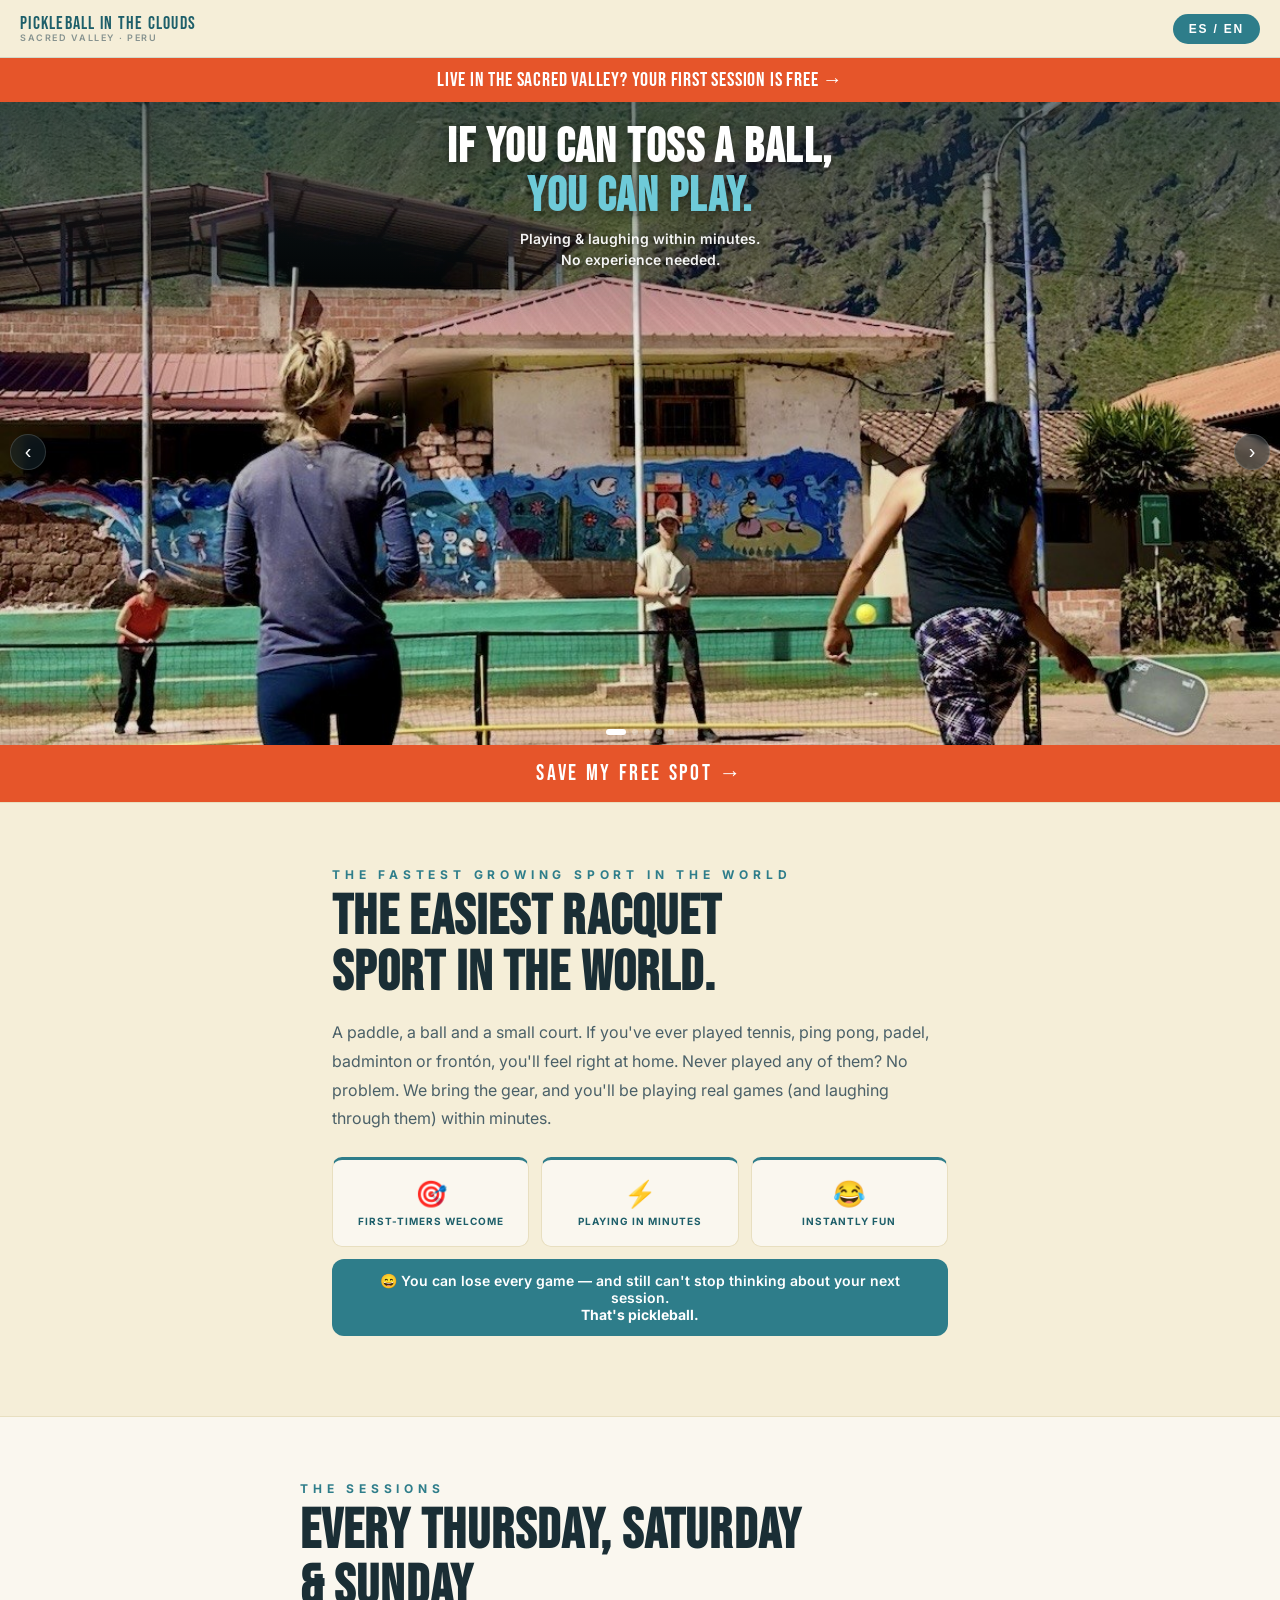
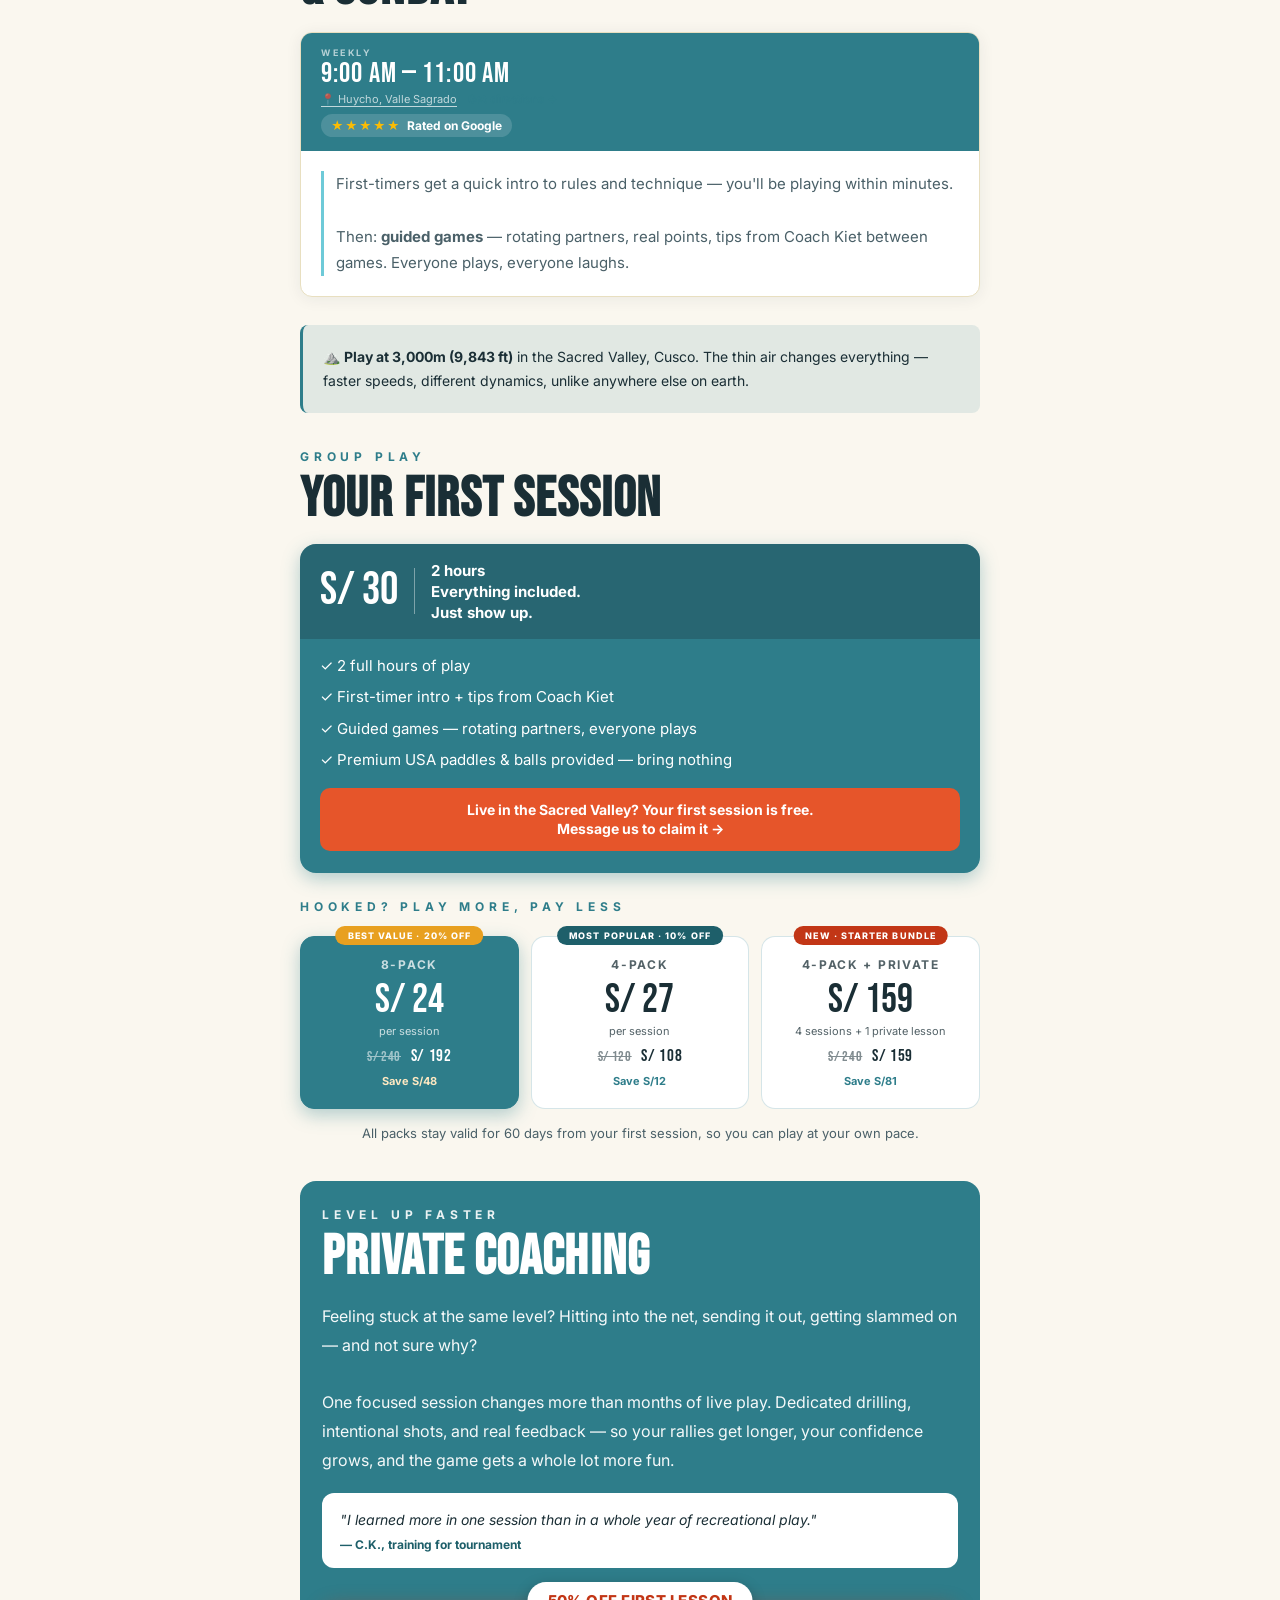
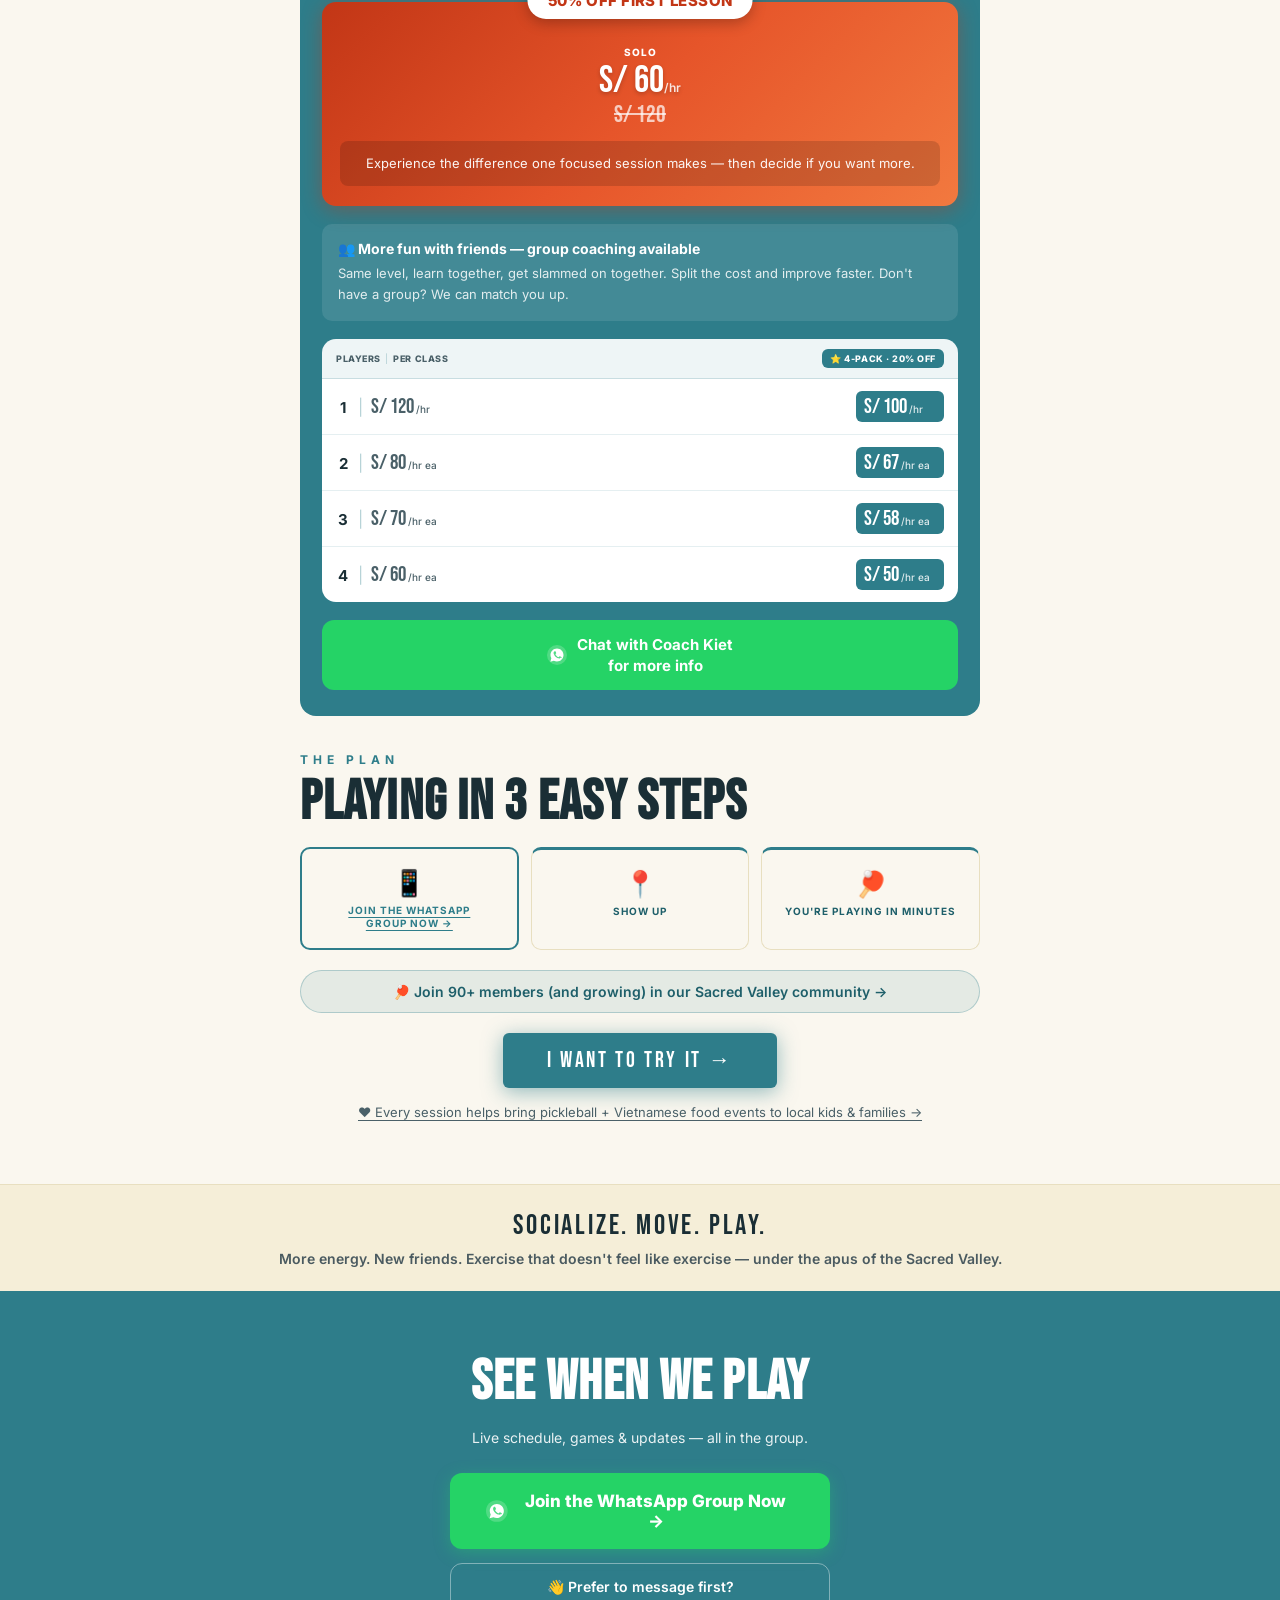
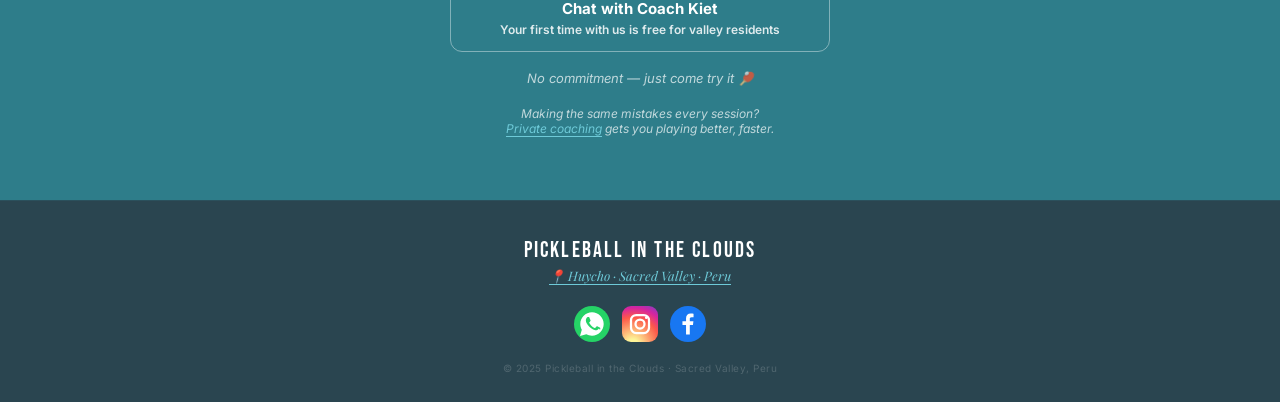
==== commit 3a1b00da: "Add files via upload" ====
--- a/index.html
+++ b/index.html
@@ -197,7 +197,19 @@
       <span class="en">Hooked? Play More, Pay Less</span>
       <span class="es">¿Te Enganchó? Juega Más, Paga Menos</span>
     </span>
-    <div class="pricing-grid pricing-grid-2">
+    <div class="pricing-grid">
+      <div class="price-card price-card-best">
+        <div class="price-card-badge en">BEST VALUE · 20% OFF</div>
+        <div class="price-card-badge es">MEJOR PRECIO · 20% DTO</div>
+        <div class="price-card-name en">8-Pack</div>
+        <div class="price-card-name es">Paquete de 8</div>
+        <div class="price-card-amount">S/ 24</div>
+        <div class="price-card-per en">per session</div>
+        <div class="price-card-per es">por sesión</div>
+        <div class="price-card-total"><s>S/ 240</s> S/ 192</div>
+        <div class="price-card-note en">Save S/48</div>
+        <div class="price-card-note es">Ahorra S/48</div>
+      </div>
       <div class="price-card">
         <div class="price-card-badge badge-teal en">MOST POPULAR · 10% OFF</div>
         <div class="price-card-badge badge-teal es">MÁS POPULAR · 10% DTO</div>
@@ -210,17 +222,17 @@
         <div class="price-card-note en">Save S/12</div>
         <div class="price-card-note es">Ahorra S/12</div>
       </div>
-      <div class="price-card price-card-best">
-        <div class="price-card-badge en">BEST VALUE · 20% OFF</div>
-        <div class="price-card-badge es">MEJOR PRECIO · 20% DTO</div>
-        <div class="price-card-name en">8-Pack</div>
-        <div class="price-card-name es">Paquete de 8</div>
-        <div class="price-card-amount">S/ 24</div>
-        <div class="price-card-per en">per session</div>
-        <div class="price-card-per es">por sesión</div>
-        <div class="price-card-total"><s>S/ 240</s> S/ 192</div>
-        <div class="price-card-note en">Save S/48</div>
-        <div class="price-card-note es">Ahorra S/48</div>
+      <div class="price-card">
+        <div class="price-card-badge en" style="background:#c23616;">NEW · STARTER BUNDLE</div>
+        <div class="price-card-badge es" style="background:#c23616;">NUEVO · PAQUETE INICIAL</div>
+        <div class="price-card-name en">4-Pack + Private</div>
+        <div class="price-card-name es">Pack 4 + Privada</div>
+        <div class="price-card-amount">S/ 159</div>
+        <div class="price-card-per en">4 sessions + 1 private lesson</div>
+        <div class="price-card-per es">4 sesiones + 1 clase privada</div>
+        <div class="price-card-total"><s>S/ 240</s> S/ 159</div>
+        <div class="price-card-note en">Save S/81</div>
+        <div class="price-card-note es">Ahorra S/81</div>
       </div>
     </div>
     <p style="text-align:center; margin:16px 0 0; font-size:13px; color:var(--text-mid);">
@@ -271,20 +283,6 @@
         <p class="coach-trial-desc">
           <span class="en">Experience the difference one focused session makes — then decide if you want more.</span>
           <span class="es">Siente la diferencia de una sesión enfocada — luego decides si quieres más.</span>
-        </p>
-      </div>
-
-      <!-- STARTER BUNDLE -->
-      <div style="margin:18px 0 0; padding:16px 18px; background:#fff; border-radius:12px; border-left:4px solid #c23616;">
-        <p style="margin:0 0 4px; color:#c23616; font-size:11px; font-weight:800; letter-spacing:0.12em;">
-          <span class="en">NEW · STARTER BUNDLE</span><span class="es">NUEVO · PAQUETE INICIAL</span>
-        </p>
-        <p style="margin:0 0 6px; color:var(--navy); font-size:15px; font-weight:700; line-height:1.4;">
-          <span class="en">Already playing with us? Get your next 4-pack + 1 private lesson for S/159</span>
-          <span class="es">¿Ya juegas con nosotros? Tu próximo pack de 4 + 1 clase privada por S/159</span>
-        </p>
-        <p style="margin:0; color:var(--text-mid); font-size:13px;">
-          <span class="en"><s>S/240</s> · Save S/81</span><span class="es"><s>S/240</s> · Ahorra S/81</span>
         </p>
       </div>
 
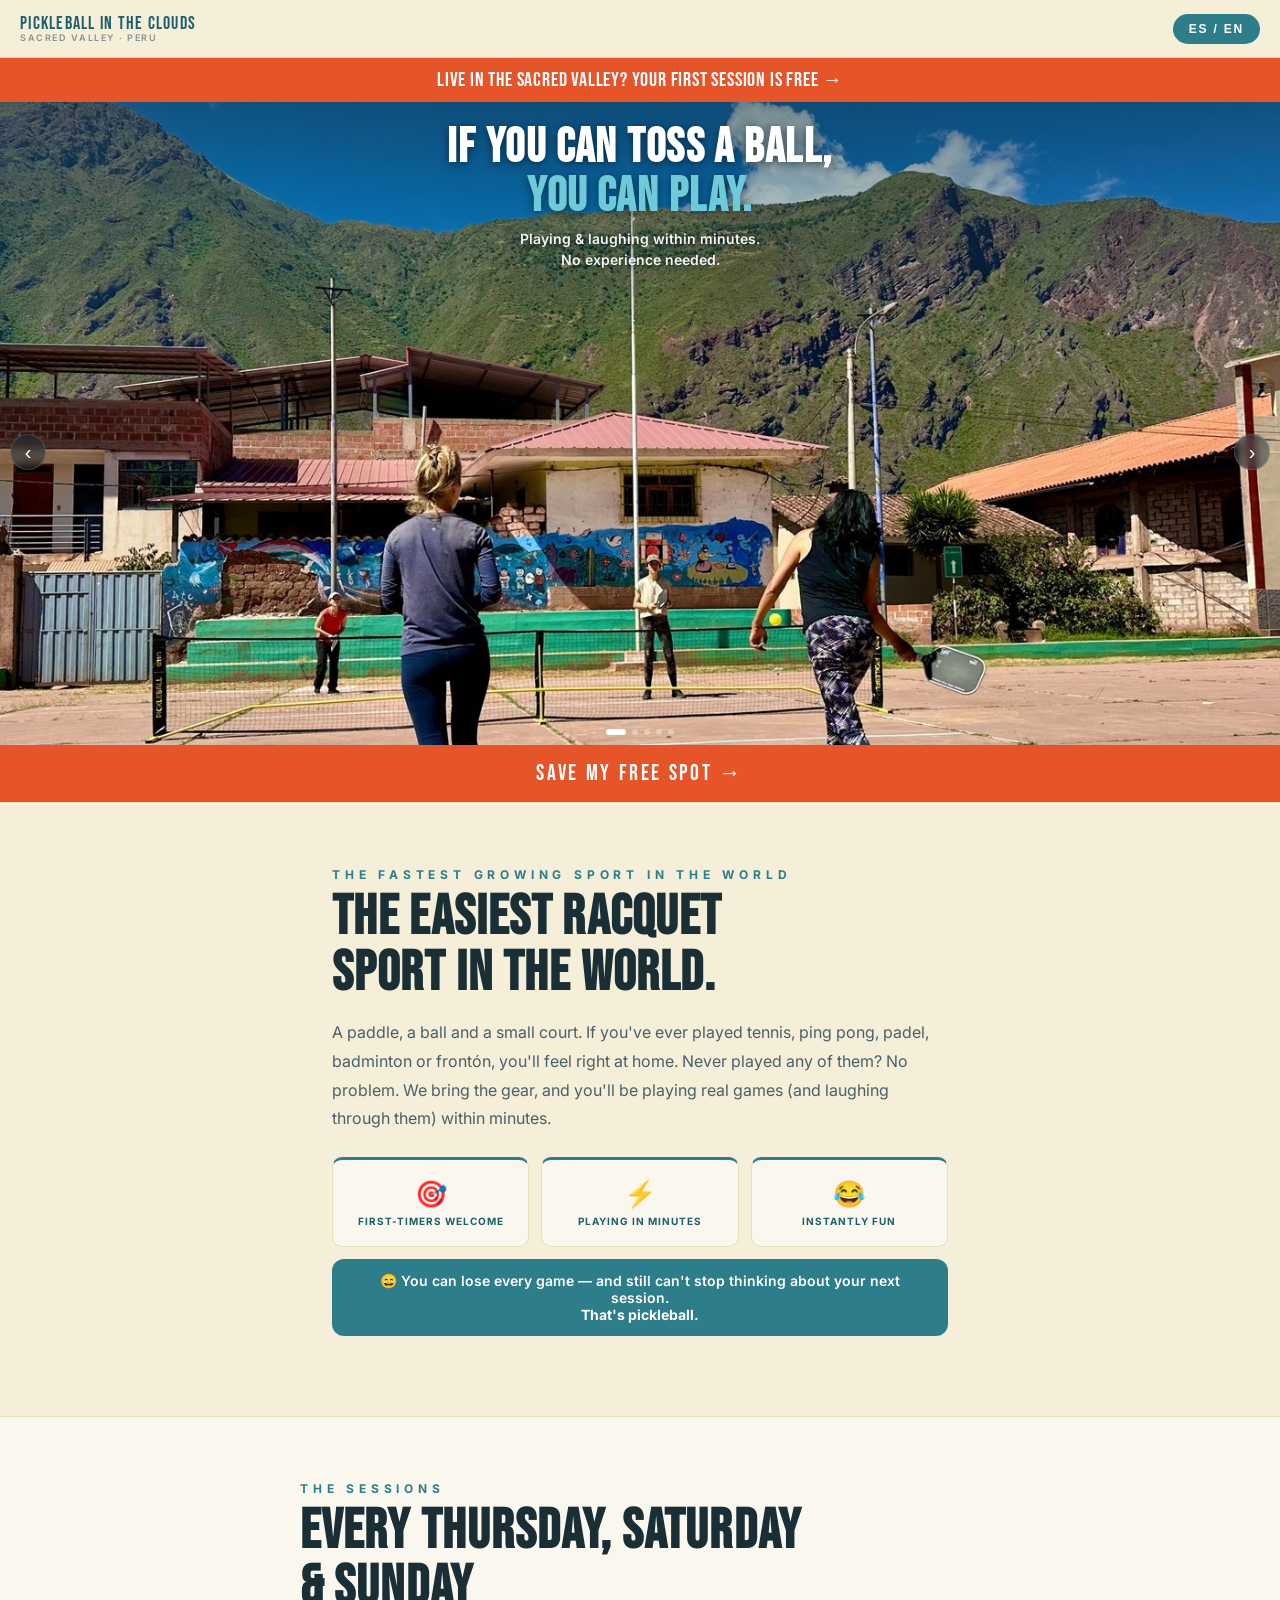
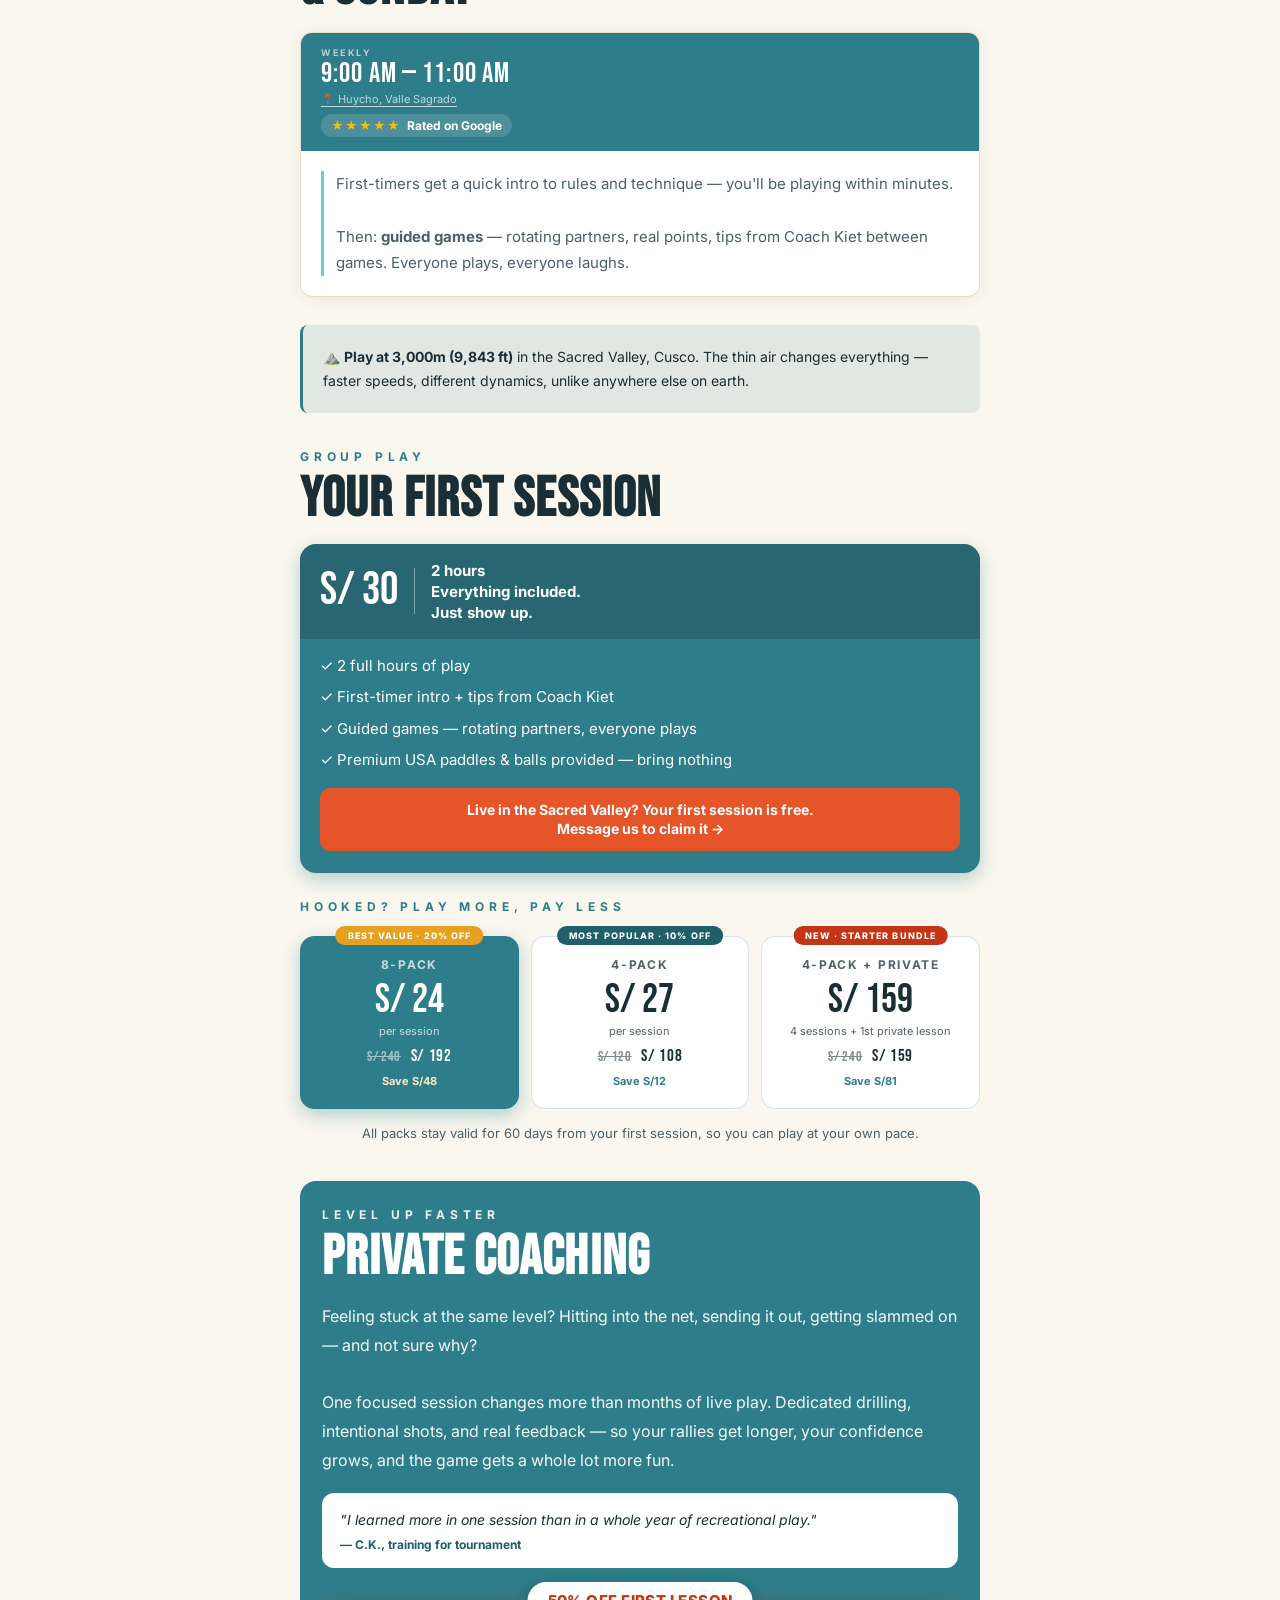
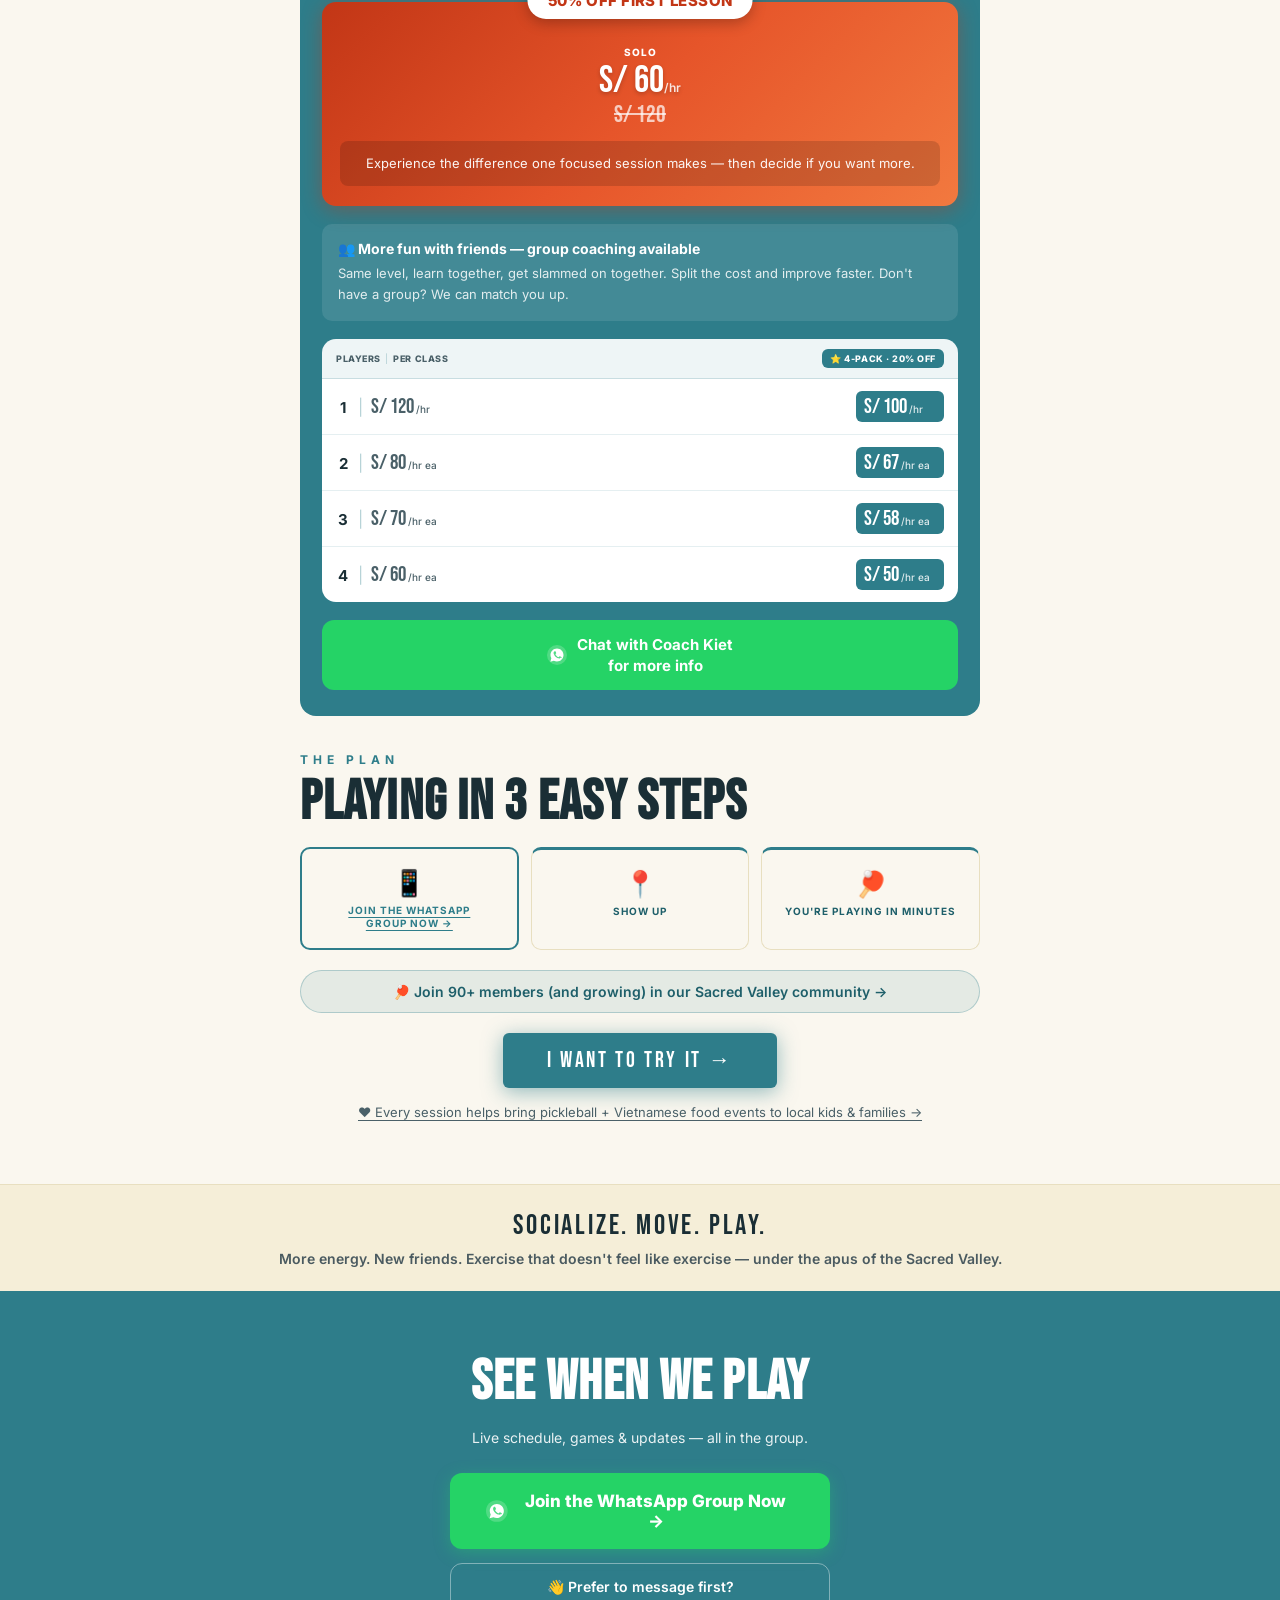
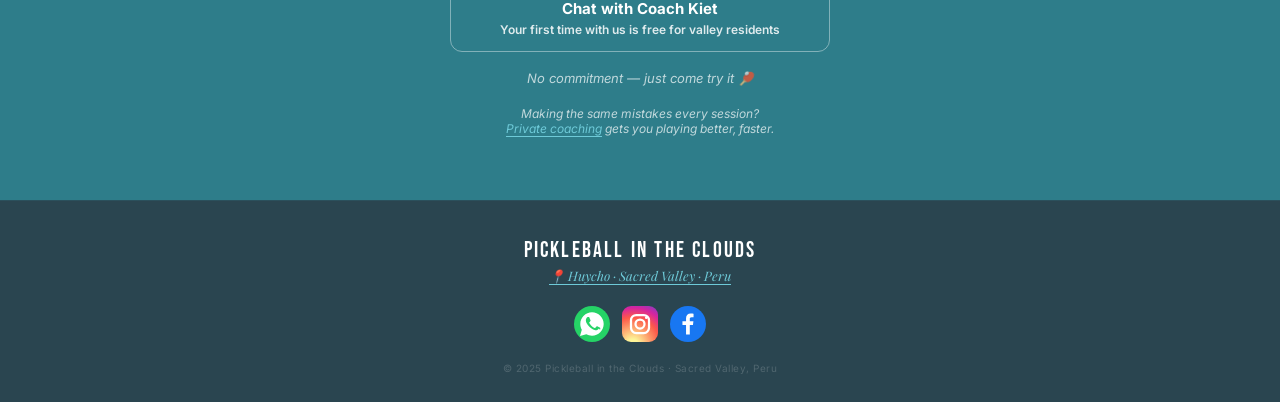
==== commit b3729461: "Add files via upload" ====
--- a/index.html
+++ b/index.html
@@ -228,8 +228,8 @@
         <div class="price-card-name en">4-Pack + Private</div>
         <div class="price-card-name es">Pack 4 + Privada</div>
         <div class="price-card-amount">S/ 159</div>
-        <div class="price-card-per en">4 sessions + 1 private lesson</div>
-        <div class="price-card-per es">4 sesiones + 1 clase privada</div>
+        <div class="price-card-per en" style="white-space:nowrap;">4 sessions + 1st private lesson</div>
+        <div class="price-card-per es" style="white-space:nowrap;">4 sesiones + 1ª clase privada</div>
         <div class="price-card-total"><s>S/ 240</s> S/ 159</div>
         <div class="price-card-note en">Save S/81</div>
         <div class="price-card-note es">Ahorra S/81</div>
